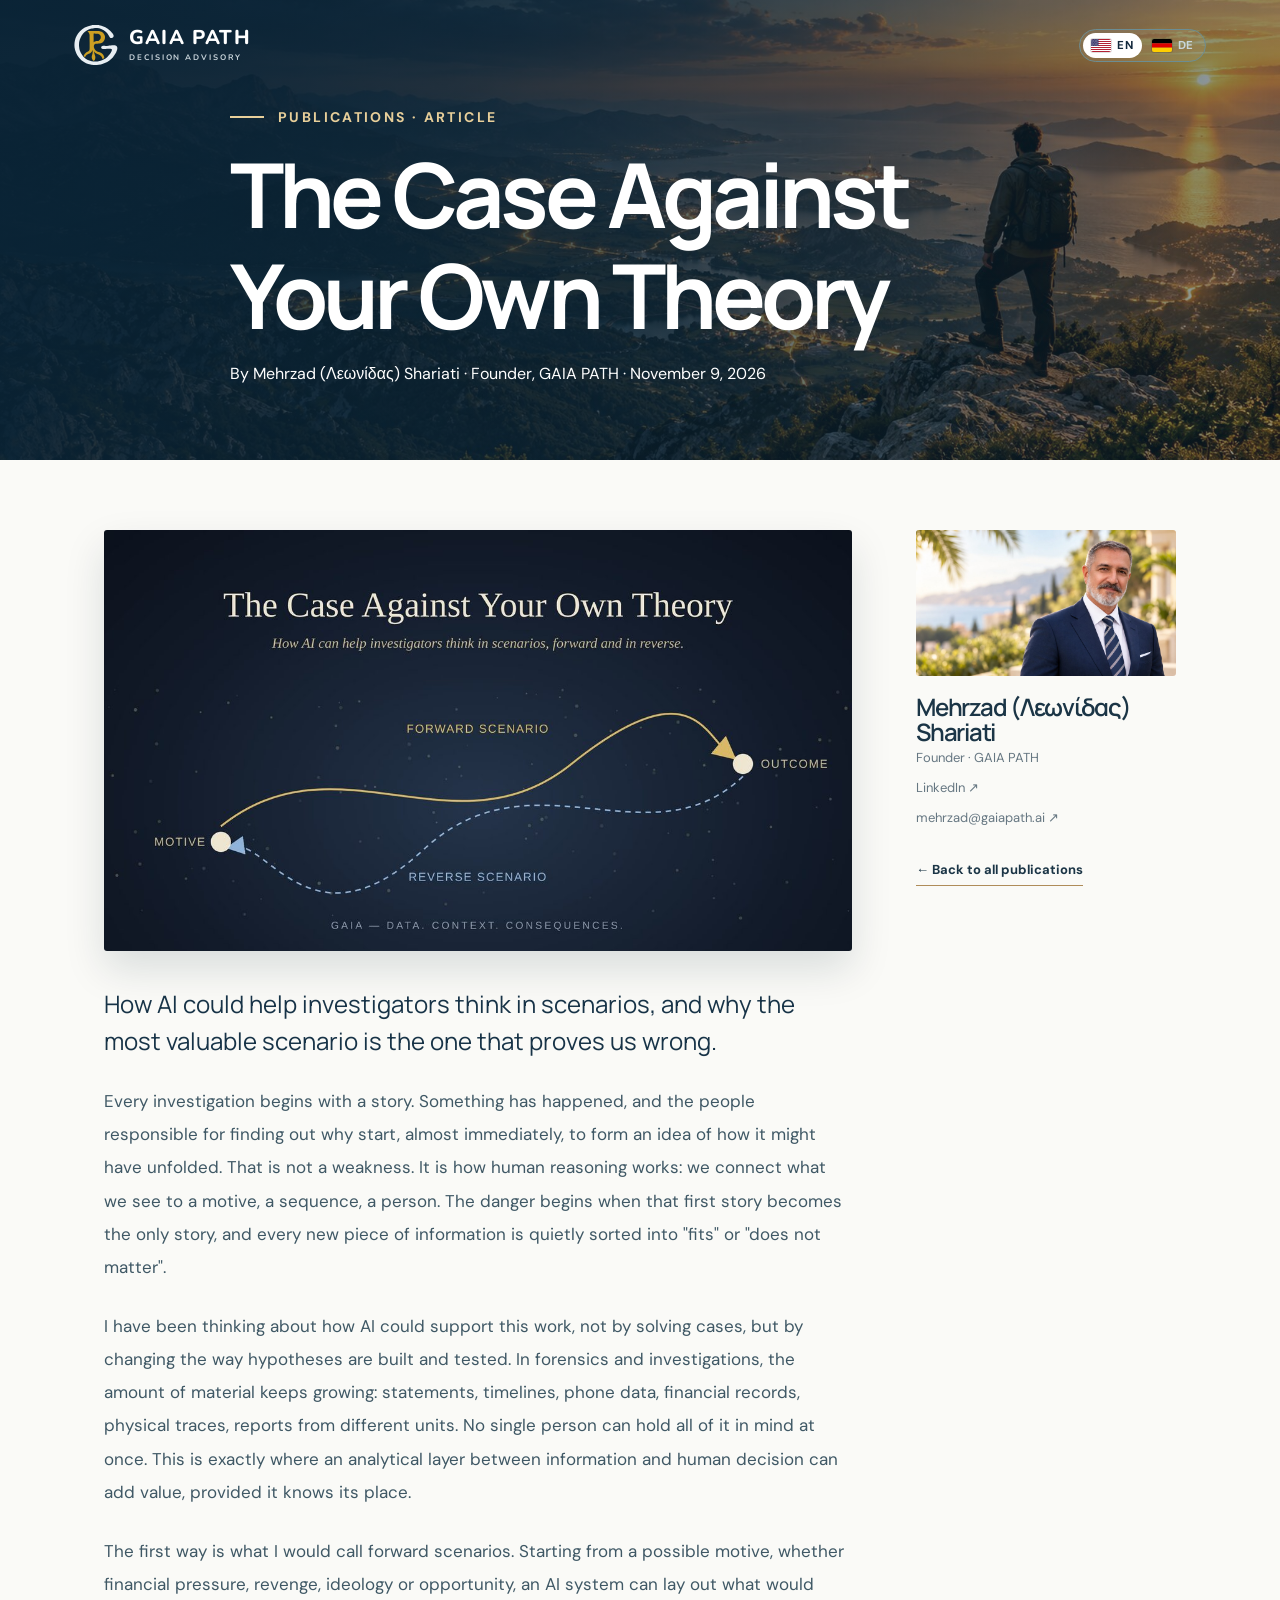
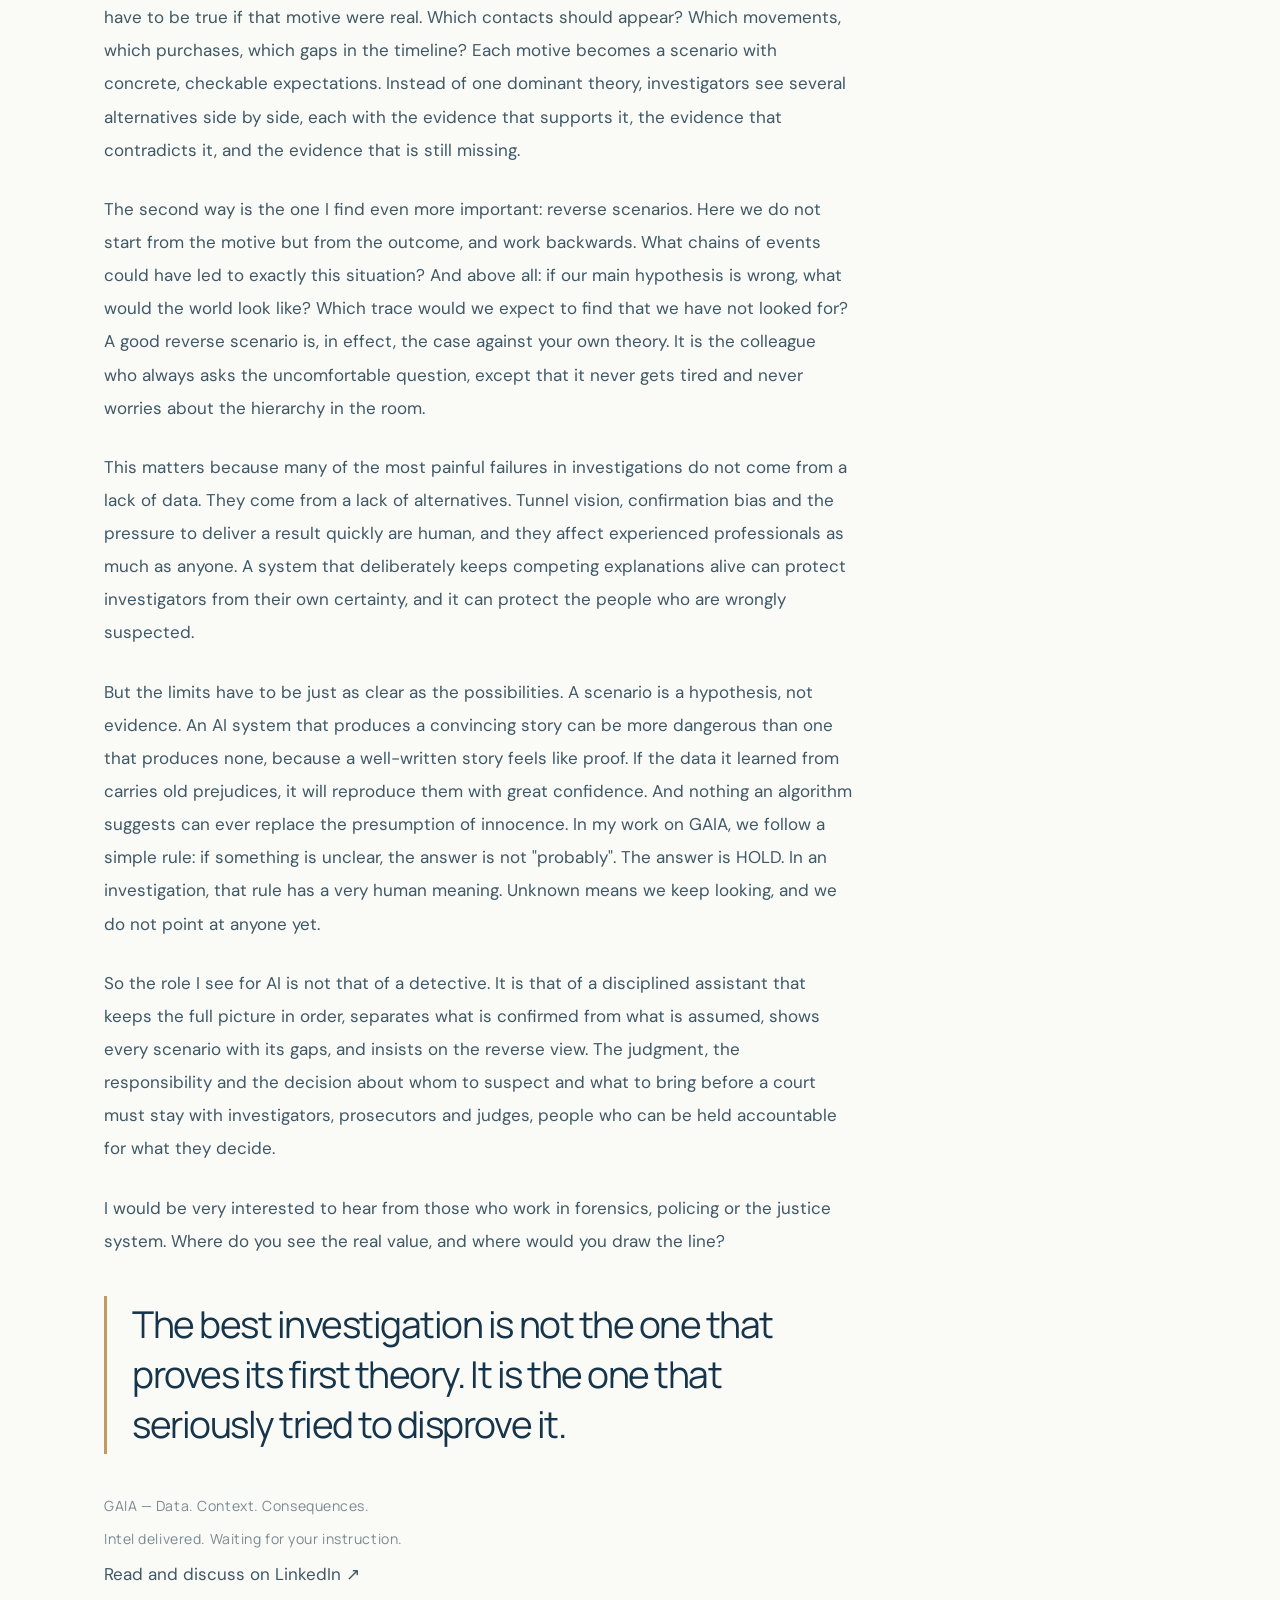
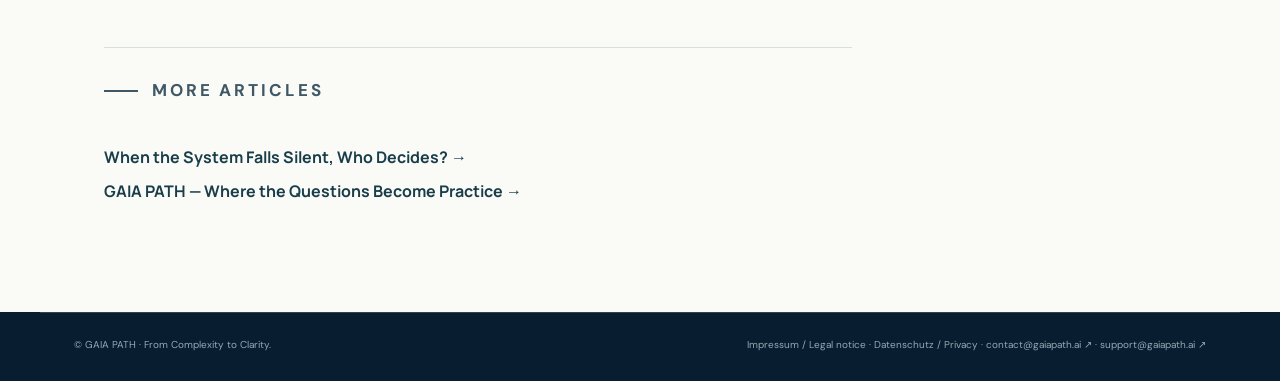
==== article.html @ ae5af327 "Headings: no automatic hyphenation (e.g. 'ex- perience' on About), smaller h2 on very narrow phones;" ====
<!doctype html><html lang="en"><head><meta charset="UTF-8"><meta name="viewport" content="width=device-width,initial-scale=1"><meta name="description" content="Articles by Mehrzad (Λεωνίδας) Shariati on AI, decisions and leadership."><title>Article – GAIA PATH</title><link rel="icon" href="assets/logo.svg" type="image/svg+xml"><link rel="icon" href="assets/favicon-32.png" sizes="32x32" type="image/png"><link rel="apple-touch-icon" href="assets/apple-touch-icon.png"><link rel="stylesheet" href="styles.css?v=34"></head><body class="editorial-page"><main><section class="editorial-hero"><div class="editorial-head"><a class="lockup" href="index.html#publications"><img src="assets/logo-light.svg" alt="" width="40" height="40"><span>GAIA PATH<small>DECISION ADVISORY</small></span></a><div class="editorial-language lang-switch" id="edLang" role="group" aria-label="Language"><button type="button" data-lang="en" aria-pressed="true"><svg class="flag" viewBox="0 0 190 100" preserveAspectRatio="xMidYMid slice" aria-hidden="true"><rect width="190" height="100" fill="#fff"/><rect y="0.00" width="190" height="7.69" fill="#B22234"/><rect y="15.38" width="190" height="7.69" fill="#B22234"/><rect y="30.77" width="190" height="7.69" fill="#B22234"/><rect y="46.15" width="190" height="7.69" fill="#B22234"/><rect y="61.54" width="190" height="7.69" fill="#B22234"/><rect y="76.92" width="190" height="7.69" fill="#B22234"/><rect y="92.31" width="190" height="7.69" fill="#B22234"/><rect width="76" height="53.85" fill="#3C3B6E"/><g fill="#fff"><circle cx="6.3" cy="5.4" r="1.9"/><circle cx="19.0" cy="5.4" r="1.9"/><circle cx="31.7" cy="5.4" r="1.9"/><circle cx="44.3" cy="5.4" r="1.9"/><circle cx="57.0" cy="5.4" r="1.9"/><circle cx="69.7" cy="5.4" r="1.9"/><circle cx="12.7" cy="10.8" r="1.9"/><circle cx="25.3" cy="10.8" r="1.9"/><circle cx="38.0" cy="10.8" r="1.9"/><circle cx="50.7" cy="10.8" r="1.9"/><circle cx="63.3" cy="10.8" r="1.9"/><circle cx="6.3" cy="16.1" r="1.9"/><circle cx="19.0" cy="16.1" r="1.9"/><circle cx="31.7" cy="16.1" r="1.9"/><circle cx="44.3" cy="16.1" r="1.9"/><circle cx="57.0" cy="16.1" r="1.9"/><circle cx="69.7" cy="16.1" r="1.9"/><circle cx="12.7" cy="21.5" r="1.9"/><circle cx="25.3" cy="21.5" r="1.9"/><circle cx="38.0" cy="21.5" r="1.9"/><circle cx="50.7" cy="21.5" r="1.9"/><circle cx="63.3" cy="21.5" r="1.9"/><circle cx="6.3" cy="26.9" r="1.9"/><circle cx="19.0" cy="26.9" r="1.9"/><circle cx="31.7" cy="26.9" r="1.9"/><circle cx="44.3" cy="26.9" r="1.9"/><circle cx="57.0" cy="26.9" r="1.9"/><circle cx="69.7" cy="26.9" r="1.9"/><circle cx="12.7" cy="32.3" r="1.9"/><circle cx="25.3" cy="32.3" r="1.9"/><circle cx="38.0" cy="32.3" r="1.9"/><circle cx="50.7" cy="32.3" r="1.9"/><circle cx="63.3" cy="32.3" r="1.9"/><circle cx="6.3" cy="37.7" r="1.9"/><circle cx="19.0" cy="37.7" r="1.9"/><circle cx="31.7" cy="37.7" r="1.9"/><circle cx="44.3" cy="37.7" r="1.9"/><circle cx="57.0" cy="37.7" r="1.9"/><circle cx="69.7" cy="37.7" r="1.9"/><circle cx="12.7" cy="43.0" r="1.9"/><circle cx="25.3" cy="43.0" r="1.9"/><circle cx="38.0" cy="43.0" r="1.9"/><circle cx="50.7" cy="43.0" r="1.9"/><circle cx="63.3" cy="43.0" r="1.9"/><circle cx="6.3" cy="48.4" r="1.9"/><circle cx="19.0" cy="48.4" r="1.9"/><circle cx="31.7" cy="48.4" r="1.9"/><circle cx="44.3" cy="48.4" r="1.9"/><circle cx="57.0" cy="48.4" r="1.9"/><circle cx="69.7" cy="48.4" r="1.9"/></g></svg><span>EN</span></button><button type="button" data-lang="de" aria-pressed="false"><svg class="flag" viewBox="0 0 5 3" preserveAspectRatio="none" aria-hidden="true"><rect width="5" height="1" fill="#000"/><rect y="1" width="5" height="1" fill="#DD0000"/><rect y="2" width="5" height="1" fill="#FFCE00"/></svg><span>DE</span></button></div></div><div class="container"><p class="eyebrow light" id="edKicker">A WORD FROM OUR FOUNDER</p><h1 id="edTitle">What the Mountains Taught Me About Business</h1><p id="edByline">By Mehrzad (Λεωνίδας) Shariati · Founder & Principal Advisor</p></div></section><section class="editorial-story article-story"><article class="editorial-prose" id="edBody"></article><aside class="editorial-profile"><img src="assets/founder.jpg" alt="Mehrzad (Λεωνίδας) Shariati in a Mediterranean landscape"><h2>Mehrzad (Λεωνίδας) Shariati</h2><p>Founder · GAIA PATH</p><p><a href="https://www.linkedin.com/in/leonidas-shariati" target="_blank" rel="noopener">LinkedIn ↗</a></p><p><a href="mailto:mehrzad@gaiapath.ai">mehrzad@gaiapath.ai ↗</a></p><a class="editorial-back" href="index.html#publications" id="edBack">← Back</a></aside></section></main><footer><div class="container footer-bottom"><span>© GAIA PATH · From Complexity to Clarity.</span><span><a href="impressum.html">Impressum / Legal notice</a> · <a href="datenschutz.html">Datenschutz / Privacy</a> · <a href="mailto:contact@gaiapath.ai">contact@gaiapath.ai ↗</a> · <a href="mailto:support@gaiapath.ai">support@gaiapath.ai ↗</a></span></div></footer><script src="article.js?v=4"></script></body></html>
---- styles.css ----
/* Self-hosted Google Fonts (DM Sans, Manrope; latin + latin-ext) */
@font-face {
  font-family: 'DM Sans';
  font-style: normal;
  font-weight: 400;
  font-display: swap;
  src: url(assets/fonts/DMSans-latin-ext-rP2Yp2yw.woff2) format('woff2');
  unicode-range: U+0100-02BA, U+02BD-02C5, U+02C7-02CC, U+02CE-02D7, U+02DD-02FF, U+0304, U+0308, U+0329, U+1D00-1DBF, U+1E00-1E9F, U+1EF2-1EFF, U+2020, U+20A0-20AB, U+20AD-20C4, U+2113, U+2C60-2C7F, U+A720-A7FF;
}
@font-face {
  font-family: 'DM Sans';
  font-style: normal;
  font-weight: 400;
  font-display: swap;
  src: url(assets/fonts/DMSans-latin-rP2Yp2yw.woff2) format('woff2');
  unicode-range: U+0000-00FF, U+0131, U+0152-0153, U+02BB-02BC, U+02C6, U+02DA, U+02DC, U+0304, U+0308, U+0329, U+2000-206F, U+20AC, U+2122, U+2191, U+2193, U+2212, U+2215, U+FEFF, U+FFFD;
}
@font-face {
  font-family: 'DM Sans';
  font-style: normal;
  font-weight: 500;
  font-display: swap;
  src: url(assets/fonts/DMSans-latin-ext-rP2Yp2yw.woff2) format('woff2');
  unicode-range: U+0100-02BA, U+02BD-02C5, U+02C7-02CC, U+02CE-02D7, U+02DD-02FF, U+0304, U+0308, U+0329, U+1D00-1DBF, U+1E00-1E9F, U+1EF2-1EFF, U+2020, U+20A0-20AB, U+20AD-20C4, U+2113, U+2C60-2C7F, U+A720-A7FF;
}
@font-face {
  font-family: 'DM Sans';
  font-style: normal;
  font-weight: 500;
  font-display: swap;
  src: url(assets/fonts/DMSans-latin-rP2Yp2yw.woff2) format('woff2');
  unicode-range: U+0000-00FF, U+0131, U+0152-0153, U+02BB-02BC, U+02C6, U+02DA, U+02DC, U+0304, U+0308, U+0329, U+2000-206F, U+20AC, U+2122, U+2191, U+2193, U+2212, U+2215, U+FEFF, U+FFFD;
}
@font-face {
  font-family: 'DM Sans';
  font-style: normal;
  font-weight: 600;
  font-display: swap;
  src: url(assets/fonts/DMSans-latin-ext-rP2Yp2yw.woff2) format('woff2');
  unicode-range: U+0100-02BA, U+02BD-02C5, U+02C7-02CC, U+02CE-02D7, U+02DD-02FF, U+0304, U+0308, U+0329, U+1D00-1DBF, U+1E00-1E9F, U+1EF2-1EFF, U+2020, U+20A0-20AB, U+20AD-20C4, U+2113, U+2C60-2C7F, U+A720-A7FF;
}
@font-face {
  font-family: 'DM Sans';
  font-style: normal;
  font-weight: 600;
  font-display: swap;
  src: url(assets/fonts/DMSans-latin-rP2Yp2yw.woff2) format('woff2');
  unicode-range: U+0000-00FF, U+0131, U+0152-0153, U+02BB-02BC, U+02C6, U+02DA, U+02DC, U+0304, U+0308, U+0329, U+2000-206F, U+20AC, U+2122, U+2191, U+2193, U+2212, U+2215, U+FEFF, U+FFFD;
}
@font-face {
  font-family: 'DM Sans';
  font-style: normal;
  font-weight: 700;
  font-display: swap;
  src: url(assets/fonts/DMSans-latin-ext-rP2Yp2yw.woff2) format('woff2');
  unicode-range: U+0100-02BA, U+02BD-02C5, U+02C7-02CC, U+02CE-02D7, U+02DD-02FF, U+0304, U+0308, U+0329, U+1D00-1DBF, U+1E00-1E9F, U+1EF2-1EFF, U+2020, U+20A0-20AB, U+20AD-20C4, U+2113, U+2C60-2C7F, U+A720-A7FF;
}
@font-face {
  font-family: 'DM Sans';
  font-style: normal;
  font-weight: 700;
  font-display: swap;
  src: url(assets/fonts/DMSans-latin-rP2Yp2yw.woff2) format('woff2');
  unicode-range: U+0000-00FF, U+0131, U+0152-0153, U+02BB-02BC, U+02C6, U+02DA, U+02DC, U+0304, U+0308, U+0329, U+2000-206F, U+20AC, U+2122, U+2191, U+2193, U+2212, U+2215, U+FEFF, U+FFFD;
}
@font-face {
  font-family: 'Manrope';
  font-style: normal;
  font-weight: 400;
  font-display: swap;
  src: url(assets/fonts/Manrope-latin-ext-xn7gYHE4.woff2) format('woff2');
  unicode-range: U+0100-02BA, U+02BD-02C5, U+02C7-02CC, U+02CE-02D7, U+02DD-02FF, U+0304, U+0308, U+0329, U+1D00-1DBF, U+1E00-1E9F, U+1EF2-1EFF, U+2020, U+20A0-20AB, U+20AD-20C4, U+2113, U+2C60-2C7F, U+A720-A7FF;
}
@font-face {
  font-family: 'Manrope';
  font-style: normal;
  font-weight: 400;
  font-display: swap;
  src: url(assets/fonts/Manrope-latin-xn7gYHE4.woff2) format('woff2');
  unicode-range: U+0000-00FF, U+0131, U+0152-0153, U+02BB-02BC, U+02C6, U+02DA, U+02DC, U+0304, U+0308, U+0329, U+2000-206F, U+20AC, U+2122, U+2191, U+2193, U+2212, U+2215, U+FEFF, U+FFFD;
}
@font-face {
  font-family: 'Manrope';
  font-style: normal;
  font-weight: 500;
  font-display: swap;
  src: url(assets/fonts/Manrope-latin-ext-xn7gYHE4.woff2) format('woff2');
  unicode-range: U+0100-02BA, U+02BD-02C5, U+02C7-02CC, U+02CE-02D7, U+02DD-02FF, U+0304, U+0308, U+0329, U+1D00-1DBF, U+1E00-1E9F, U+1EF2-1EFF, U+2020, U+20A0-20AB, U+20AD-20C4, U+2113, U+2C60-2C7F, U+A720-A7FF;
}
@font-face {
  font-family: 'Manrope';
  font-style: normal;
  font-weight: 500;
  font-display: swap;
  src: url(assets/fonts/Manrope-latin-xn7gYHE4.woff2) format('woff2');
  unicode-range: U+0000-00FF, U+0131, U+0152-0153, U+02BB-02BC, U+02C6, U+02DA, U+02DC, U+0304, U+0308, U+0329, U+2000-206F, U+20AC, U+2122, U+2191, U+2193, U+2212, U+2215, U+FEFF, U+FFFD;
}
@font-face {
  font-family: 'Manrope';
  font-style: normal;
  font-weight: 600;
  font-display: swap;
  src: url(assets/fonts/Manrope-latin-ext-xn7gYHE4.woff2) format('woff2');
  unicode-range: U+0100-02BA, U+02BD-02C5, U+02C7-02CC, U+02CE-02D7, U+02DD-02FF, U+0304, U+0308, U+0329, U+1D00-1DBF, U+1E00-1E9F, U+1EF2-1EFF, U+2020, U+20A0-20AB, U+20AD-20C4, U+2113, U+2C60-2C7F, U+A720-A7FF;
}
@font-face {
  font-family: 'Manrope';
  font-style: normal;
  font-weight: 600;
  font-display: swap;
  src: url(assets/fonts/Manrope-latin-xn7gYHE4.woff2) format('woff2');
  unicode-range: U+0000-00FF, U+0131, U+0152-0153, U+02BB-02BC, U+02C6, U+02DA, U+02DC, U+0304, U+0308, U+0329, U+2000-206F, U+20AC, U+2122, U+2191, U+2193, U+2212, U+2215, U+FEFF, U+FFFD;
}
@font-face {
  font-family: 'Manrope';
  font-style: normal;
  font-weight: 700;
  font-display: swap;
  src: url(assets/fonts/Manrope-latin-ext-xn7gYHE4.woff2) format('woff2');
  unicode-range: U+0100-02BA, U+02BD-02C5, U+02C7-02CC, U+02CE-02D7, U+02DD-02FF, U+0304, U+0308, U+0329, U+1D00-1DBF, U+1E00-1E9F, U+1EF2-1EFF, U+2020, U+20A0-20AB, U+20AD-20C4, U+2113, U+2C60-2C7F, U+A720-A7FF;
}
@font-face {
  font-family: 'Manrope';
  font-style: normal;
  font-weight: 700;
  font-display: swap;
  src: url(assets/fonts/Manrope-latin-xn7gYHE4.woff2) format('woff2');
  unicode-range: U+0000-00FF, U+0131, U+0152-0153, U+02BB-02BC, U+02C6, U+02DA, U+02DC, U+0304, U+0308, U+0329, U+2000-206F, U+20AC, U+2122, U+2191, U+2193, U+2212, U+2215, U+FEFF, U+FFFD;
}
@font-face {
  font-family: 'Manrope';
  font-style: normal;
  font-weight: 800;
  font-display: swap;
  src: url(assets/fonts/Manrope-latin-ext-xn7gYHE4.woff2) format('woff2');
  unicode-range: U+0100-02BA, U+02BD-02C5, U+02C7-02CC, U+02CE-02D7, U+02DD-02FF, U+0304, U+0308, U+0329, U+1D00-1DBF, U+1E00-1E9F, U+1EF2-1EFF, U+2020, U+20A0-20AB, U+20AD-20C4, U+2113, U+2C60-2C7F, U+A720-A7FF;
}
@font-face {
  font-family: 'Manrope';
  font-style: normal;
  font-weight: 800;
  font-display: swap;
  src: url(assets/fonts/Manrope-latin-xn7gYHE4.woff2) format('woff2');
  unicode-range: U+0000-00FF, U+0131, U+0152-0153, U+02BB-02BC, U+02C6, U+02DA, U+02DC, U+0304, U+0308, U+0329, U+2000-206F, U+20AC, U+2122, U+2191, U+2193, U+2212, U+2215, U+FEFF, U+FFFD;
}

:root{--navy:#11273b;--deep:#0b1c2e;--blue:#2e657b;--teal:#317c83;--paper:#f5f6f3;--ink:#192b37;--muted:#60717d;--line:#e0e6e5;--accent:#b3d5cb}*{box-sizing:border-box}html{scroll-behavior:smooth;scroll-padding-top:85px}body{margin:0;font-family:'DM Sans',sans-serif;color:var(--ink);background:#fff}h1,h2,h3,p{margin-top:0}h1,h2,h3{font-family:Manrope,sans-serif;letter-spacing:-.052em;line-height:1.12}h2{font-size:clamp(32px,4.1vw,58px);font-weight:600}h2 em,h1 em{font-style:normal;color:#8bbfb4}a{color:inherit;text-decoration:none}button,select,textarea{font:inherit}button{cursor:pointer}.container{max-width:1200px;margin:0 auto;padding-left:34px;padding-right:34px}.section{position:relative}.site-header{height:83px;display:flex;align-items:center;justify-content:space-between;padding:0 max(34px,calc((100vw - 1132px)/2));background:#fff;position:sticky;top:0;z-index:20;box-shadow:0 1px 0 rgba(10,38,50,.08)}.brand{display:flex;align-items:center;gap:11px;line-height:1;font-family:Manrope,sans-serif;font-size:20px;letter-spacing:.05em;font-weight:500;color:#152c43}.brand b{font-weight:800}.brand small{display:block;font-size:8px;letter-spacing:.19em;margin-top:6px;color:#799099;font-weight:700}.brand-mark{width:39px;height:39px;display:grid;place-items:center;border:1.5px solid #2f6b77;font-size:23px;font-weight:800;color:#246376}.brand-mark span{color:#be9271}.desktop-nav{display:flex;gap:29px;align-items:center}.desktop-nav a{font-size:12px;font-weight:700;color:#455d6c;transition:color .2s}.desktop-nav a:hover,.text-link:hover{color:#277e85}.nav-actions{display:flex;align-items:center;gap:13px}.language{background:transparent;border:0;font-size:12px;font-weight:800;color:#2d5363;padding:12px}.nav-cta{background:#163349;color:white;padding:14px 18px;font-size:12px;font-weight:700}.nav-cta span{margin-left:10px;color:#a2d6c8}.menu-toggle,.mobile-nav{display:none}.hero{background:linear-gradient(116deg,#092035 4%,#122d43 55%,#1b4550);color:white;min-height:666px;overflow:hidden}.hero-inner{padding-top:108px;padding-bottom:47px;position:relative;z-index:2}.eyebrow{font-weight:800;font-size:11px;letter-spacing:.17em;color:#3b7f84;text-transform:uppercase}.eyebrow.light{color:#a4c9c7}.dot{display:inline-block;border-radius:50%;width:7px;height:7px;background:#b0d4c6;margin-right:10px}.hero h1{font-size:clamp(52px,6.5vw,92px);max-width:900px;margin:26px 0 27px;font-weight:600;line-height:1.08}.hero-lede{max-width:530px;font-size:17px;line-height:1.85;color:#c8d8e3}.hero-buttons{display:flex;gap:14px;margin-top:33px;flex-wrap:wrap}.btn{display:inline-flex;align-items:center;justify-content:space-between;gap:35px;padding:16px 21px;font-size:13px;font-weight:800;border:1px solid transparent;transition:transform .2s}.btn:hover{transform:translateY(-2px)}.btn-light{background:#e2eee8;color:#173849}.btn-outline{border-color:#7d929b;color:#fff;background:transparent}.btn-dark{background:#133044;color:white;width:100%}.hero-footer{display:flex;gap:25px;color:#b8c9d2;font-size:11px;letter-spacing:.08em;margin-top:101px}.hero-decor{position:absolute;right:-125px;top:18px;width:700px;height:700px;opacity:.5}.ring{position:absolute;border:1px solid rgba(158,220,217,.25);border-radius:50%}.r1{inset:0}.r2{inset:85px}.r3{inset:185px}.ring-symbol{position:absolute;top:210px;left:240px;color:#b0d7ce;font-family:Manrope;font-weight:700;font-size:170px;opacity:.1}.intro{padding-top:122px;padding-bottom:120px;display:grid;grid-template-columns:1.2fr .8fr;gap:12%}.intro h2{font-size:clamp(32px,3.6vw,53px);max-width:650px;margin:21px 0 0}.intro h2 em,.services h2 em,.areas h2 em,.approach h2 em,.about h2 em{color:#538d8b}.intro-side{padding-top:57px}.intro-side p{font-size:15px;color:#516575;line-height:1.95}.text-link{display:inline-block;margin-top:15px;border-bottom:1px solid #589292;padding-bottom:8px;font-weight:800;font-size:12px}.ecosystem{background:var(--paper);padding:104px 0 106px}.center-heading{text-align:center;max-width:760px;margin:auto}.center-heading h2{margin:19px 0 25px}.center-heading>p:last-child{font-size:15px;line-height:1.85;color:#596c75}.ecosystem-visual{max-width:920px;margin:38px auto 31px;background:white;border-radius:3px;border:1px solid #e5ecea;box-shadow:0 18px 50px rgba(22,52,65,.07)}.ecosystem-visual img{width:100%;display:block}.ecosystem-tabs{display:flex;gap:9px;justify-content:center;flex-wrap:wrap}.tab{padding:12px 25px;background:white;border:1px solid #cad9d8;font-size:12px;color:#28516b;font-weight:700}.tab.active{background:#193b4d;color:white;border-color:#193b4d}.tab-panel{background:white;border:1px solid #e4eae9;padding:30px 36px;max-width:920px;margin:12px auto 0;min-height:128px;display:grid;grid-template-columns:190px 1fr;gap:24px;align-items:start}.tab-panel h3{font-size:22px;margin:0}.tab-panel p{color:#596d76;font-size:14px;line-height:1.85;margin:0}.caveat{color:#76858d;font-size:11px;text-align:center;margin-top:18px}.services{padding-top:117px;padding-bottom:117px}.section-top{display:flex;justify-content:space-between;align-items:end;gap:9%;margin-bottom:50px}.section-top h2{margin:18px 0 0}.section-aside{max-width:350px;color:#5e737c;line-height:1.9;font-size:14px;margin:0 0 6px}.service-grid{display:grid;grid-template-columns:1fr 1fr;gap:16px}.service-card{padding:35px 34px 30px;background:#f6f8f7;min-height:310px;border-top:3px solid #75a4a0;transition:transform .2s,box-shadow .2s}.service-card:hover{transform:translateY(-3px);box-shadow:0 12px 28px #15334510}.service-num{color:#3a858b;font-size:12px;font-weight:800;letter-spacing:.1em}.service-card h3{font-size:25px;margin:36px 0 16px;max-width:370px}.service-card p{font-size:14px;line-height:1.85;color:#596e79}.service-result{font-size:12px;color:#235b62;font-weight:800;margin-top:25px}.areas{background:#eaf0ed;padding:113px 0}.area-list{border-top:1px solid #cad9d6}.area-row{display:grid;grid-template-columns:64px 1fr 1fr 30px;gap:25px;padding:27px 0;align-items:center;border-bottom:1px solid #cad9d6}.area-row .number{color:#618b8c;font-weight:800;font-size:13px}.area-row h3{font-size:20px;letter-spacing:-.04em;margin:0}.area-row p{color:#5a6d77;font-size:13px;line-height:1.7;margin:0}.area-row .arrow{font-size:20px;color:#548e8a}.approach{padding-top:120px;padding-bottom:110px}.steps{display:grid;grid-template-columns:repeat(5,1fr);gap:12px}.step{border-top:2px solid #357f84;padding:22px 8px 0 0}.step .step-number{font-size:12px;font-weight:800;color:#398a8e}.step h3{font-size:19px;margin:24px 0 12px}.step p{font-size:13px;line-height:1.8;color:#60717a}.approach-note{background:#edf3f0;display:flex;gap:25px;align-items:center;padding:24px 30px;margin-top:60px}.approach-note p{margin:0;color:#4a646d;font-size:13px;line-height:1.8}.asterisk{font-size:36px;color:#408d89}.perspective{background:#143449;color:white;padding:100px 0 104px}.perspective-inner{max-width:1030px}.perspective h2{font-size:clamp(33px,4.2vw,58px);font-weight:500;line-height:1.35;max-width:930px;margin:26px 0 32px}.about{display:grid;grid-template-columns:1fr 1fr;gap:9%;padding-top:118px;padding-bottom:118px;align-items:center}.about-picture{position:relative;min-height:490px;overflow:hidden;background:#dce4df}.about-picture img{width:100%;height:530px;object-fit:cover;object-position:63% center;display:block}.photo-tag{position:absolute;bottom:0;left:0;right:0;background:rgba(10,37,51,.83);color:white;padding:18px 22px;font-size:12px}.about-copy h2{margin:20px 0 29px}.about-copy p:not(.eyebrow){font-size:14px;line-height:1.93;color:#5b6c75}.founder-signature{font-family:Manrope;font-weight:800;margin-top:29px;color:#1e3d4a}.founder-signature small{display:block;font-family:'DM Sans';font-size:11px;color:#77878e;margin-top:8px;font-weight:500}.contact{background:#103045;color:white;padding:113px 0}.contact-inner{display:grid;grid-template-columns:1fr 1fr;gap:12%}.contact h2{font-size:clamp(34px,4vw,57px);margin:24px 0}.contact h2 em{color:#9ac9bf}.contact p:not(.eyebrow){line-height:1.85;color:#c4d5dd;font-size:15px}.email-link{display:inline-block;color:#b8e0d4;border-bottom:1px solid #8bcabb;font-size:19px;font-weight:700;padding-bottom:10px;margin-top:23px}.challenge-card{background:#f6f9f7;color:#213848;padding:35px}.challenge-card label{font-size:12px;font-weight:800;display:block;margin-bottom:10px}.challenge-card select,.challenge-card textarea{border:1px solid #ccdbd8;background:white;width:100%;padding:15px;font-size:13px;color:#263f4b;outline-color:#3e898b;margin-bottom:25px}.challenge-card textarea{resize:vertical}.challenge-card .form-note{font-size:11px!important;line-height:1.6!important;color:#7b8a8d!important;margin:16px 0 0}footer{background:#081e30;color:white}.footer-top{padding-top:62px;padding-bottom:60px;display:flex;justify-content:space-between}.footer-brand{font-family:Manrope;font-size:27px;letter-spacing:.06em}.footer-top p{font-size:13px;color:#9bb0bc;line-height:1.7;margin-top:19px}.footer-links{display:grid;grid-template-columns:1fr 1fr;gap:17px 45px;align-content:start;font-size:12px;color:#b0c2cc}.footer-bottom{border-top:1px solid #2a4655;padding-top:25px;padding-bottom:30px;display:flex;gap:25px;justify-content:space-between;color:#8fa9b4;font-size:10px}
@media(max-width:1000px){.desktop-nav{gap:13px}.desktop-nav a{font-size:11px}.hero-decor{right:-280px}.steps{grid-template-columns:repeat(3,1fr)}}@media(max-width:760px){.container{padding-left:22px;padding-right:22px}.site-header{padding:0 20px;height:70px}.desktop-nav,.nav-cta{display:none}.menu-toggle{display:block;border:0;background:transparent;font-size:23px;color:#1a3c50}.mobile-nav.show{display:flex}.mobile-nav{position:sticky;top:70px;z-index:19;background:white;box-shadow:0 9px 20px #1232;flex-direction:column;padding:10px 24px 20px;gap:14px;font-size:13px;font-weight:800}.hero{min-height:auto}.hero-inner{padding-top:88px;padding-bottom:50px}.hero h1{font-size:clamp(48px,10vw,70px)}.hero-decor{opacity:.22;right:-420px}.hero-footer{margin-top:72px;gap:12px;flex-wrap:wrap}.intro,.about,.contact-inner{grid-template-columns:1fr;gap:36px}.intro{padding-top:82px;padding-bottom:80px}.intro-side{padding-top:0}.ecosystem,.services,.areas,.approach,.contact{padding-top:82px;padding-bottom:82px}.tab-panel{grid-template-columns:1fr;gap:8px;padding:23px}.section-top{display:block}.section-aside{margin-top:25px}.service-grid{grid-template-columns:1fr}.area-row{grid-template-columns:30px 1fr 25px;gap:12px}.area-row p{grid-column:2;grid-row:2}.area-row .arrow{grid-column:3;grid-row:1}.steps{grid-template-columns:1fr 1fr}.about{padding-top:82px;padding-bottom:82px}.about-picture{min-height:unset}.about-picture img{height:400px}.perspective{padding-top:79px;padding-bottom:79px}.footer-top,.footer-bottom{flex-direction:column;gap:20px}.footer-links{margin-top:14px}.challenge-card{padding:25px}.ecosystem-visual{margin-left:-12px;margin-right:-12px}}@media(max-width:430px){.steps{grid-template-columns:1fr}.step h3{margin-top:12px}.hero-buttons{flex-direction:column;align-items:stretch}.hero h1{font-size:44px}.brand{font-size:17px}}

/* Reusable editorial diagrams — also suitable for presentation export */
.interactions{background:#fff;padding:110px 0}.interactions h2 em{color:#538d8b}.visual-grid{display:grid;grid-template-columns:repeat(2,minmax(0,1fr));gap:24px}.visual-card{border:1px solid #dce6e4;background:#f6f9f8;overflow:hidden}.visual-card img{display:block;width:100%;height:290px;object-fit:contain;background:#f1f6f4}.visual-card-copy{padding:26px 28px 33px}.visual-card h3{font-size:24px;line-height:1.28;margin:15px 0}.visual-card p{color:#526976;font-size:14px;line-height:1.8}.golden-card{grid-column:1/-1;display:grid;grid-template-columns:1.12fr 1fr;align-items:center;background:#102c40;color:white}.golden-card img{height:100%;min-height:315px;background:#102c40}.golden-card .eyebrow{color:#d4b77b}.golden-card p{color:#d1dfe3}@media(max-width:760px){.interactions{padding:78px 0}.visual-grid{grid-template-columns:1fr}.golden-card{grid-column:auto;display:block}.golden-card img{min-height:unset;height:auto}.visual-card img{height:auto}.visual-card-copy{padding:23px}}

/* Nature-Inspired Intelligence: GAIA PATH visual system v1.2 */
:root{--accent:#d4a856;--gold:#d4a856;--paper:#f8f8f4}body{background:#fcfcfa}h1 em,h2 em{color:#d5ab65}.site-header{background:#f8f9f6f5;backdrop-filter:blur(17px)}.nav-cta{background:#c79953;color:#10283a;border-radius:5px}.nav-cta span{color:#10283a}
.hero{background:linear-gradient(90deg,rgba(6,27,42,.97) 0%,rgba(8,32,47,.88) 39%,rgba(8,34,48,.30) 79%),url('assets/hero-nature.jpg') center center/cover no-repeat;min-height:675px}.hero .orb,.hero-decor{display:none!important}.hero-inner{padding-top:116px}.hero h1{max-width:780px}.hero h1 em{color:#deb979}.hero-lede{max-width:615px}.hero .btn-light{background:#dbb677;color:#102739}.hero .btn-outline{border-color:#e5d4b7}.hero-footer{border-top-color:#d7b87a50}.nature-route{pointer-events:none;position:absolute;width:42vw;right:3vw;top:40%;opacity:.85}.nature-route svg{width:100%;height:220px;filter:drop-shadow(0 0 5px #e5c27d)}.nature-route circle{fill:#f6d38c;stroke:white;stroke-width:2}.eyebrow{color:#a67c40}.eyebrow.light{color:#e8cf9a}.dot{background:#dfb46e}.intro{background:#fcfcfa}.ecosystem{background:#f1f4f1}.nature-ecosystem-story{display:grid;grid-template-columns:repeat(3,1fr);gap:8px;margin:40px 0 20px}.nature-ecosystem-story article{height:230px;position:relative;overflow:hidden}.nature-ecosystem-story img{height:100%;width:100%;object-fit:cover;filter:saturate(.87)}.nature-ecosystem-story article:after{content:'';position:absolute;inset:0;background:linear-gradient(transparent 38%,#061d30ac)}.nature-ecosystem-story span{position:absolute;bottom:24px;left:24px;color:white;z-index:1;font-family:Manrope,sans-serif;font-size:17px;font-weight:800;letter-spacing:.13em}.ecosystem-visual{background:white;border:1px solid #dce3de;padding:15px}.ecosystem-tabs .tab.active{border-color:#b98d50;color:#926c37}.interactions{background:#fcfcfa}.visual-card{border-color:#dedfd5;background:#f6f6f0}.visual-card img{background:#e9eee9}.golden-card{background:#0d2636}.golden-card img{background:#0d2636}.nature-services .service-card{overflow:hidden;padding-top:0}.nature-services .service-photo{height:133px;margin:0 -1px 22px;background-size:cover;background-position:center}.service-photo-01{background-image:url('assets/service-1.jpg')}.service-photo-02{background-image:url('assets/processes-nature.jpg')}.service-photo-03{background-image:url('assets/service-3.jpg')}.service-photo-04{background-image:url('assets/service-4.jpg')}.perspective{background:linear-gradient(90deg,#071f33e8,#10283bc9),url('assets/hero-nature.jpg') center/cover}.about{background:#fcfcfa}.btn-light{background:#ddb879;color:#102536}.contact{background:#f1f3ee}
@media(max-width:760px){.hero{background-position:57% center}.hero-inner{padding-top:80px}.nature-route{opacity:.4;width:82vw;right:0;top:52%}.nature-ecosystem-story{gap:4px}.nature-ecosystem-story article{height:160px}.nature-ecosystem-story span{font-size:10px;left:9px;bottom:12px;letter-spacing:.04em}.nature-services .service-photo{height:180px}}

.founder-editorial-link{display:flex;align-items:center;gap:16px;padding:22px;margin-top:28px;border-top:1px solid #c9d8d4;border-bottom:1px solid #c9d8d4;color:#193e4a;transition:background .2s}.founder-editorial-link:hover{background:#edf3ee}.founder-editorial-link strong{display:block;font-family:Manrope,sans-serif;font-size:18px;margin-bottom:6px}.founder-editorial-link small{display:block;font-size:12px;color:#647881;line-height:1.6}.founder-editorial-link>span:last-child{margin-left:auto;font-size:22px;color:#af8244}.founder-editorial-symbol{font-size:27px;color:#bc8b45}.about-landscape img{object-position:75% center}.editorial-page{background:#fafaf7;color:#1b3546}.editorial-hero{min-height:460px;background:linear-gradient(90deg,#0a2436eb,#102c3b72),url('assets/hero-nature.jpg') center/cover;display:flex;align-items:end;color:white;padding:80px 0 60px}.editorial-hero h1{font-size:clamp(39px,6vw,75px);max-width:820px;letter-spacing:-.055em;margin:18px 0}.editorial-story{max-width:1100px;margin:0 auto;padding:90px 34px 110px;display:grid;grid-template-columns:minmax(220px,360px) minmax(0,1fr);gap:10%;align-items:start}.editorial-profile{position:sticky;top:110px}.editorial-profile img{width:100%;height:415px;object-fit:cover;object-position:center;display:block}.editorial-profile h2{font-size:24px;margin:19px 0 5px}.editorial-profile p{font-size:13px;color:#667782}.editorial-prose p{font-size:17px;line-height:1.95;color:#3f5865;margin-bottom:26px}.editorial-prose p.lead{font-size:24px;line-height:1.55;color:#173347;font-family:Manrope,sans-serif}.editorial-prose blockquote{font-size:clamp(24px,3vw,37px);line-height:1.35;letter-spacing:-.04em;border-left:3px solid #c29a5b;padding:4px 0 4px 25px;margin:38px 0;color:#16354a;font-family:Manrope,sans-serif}.editorial-back{display:inline-block;margin-top:22px;border-bottom:1px solid #af8c59;padding-bottom:7px;font-size:13px;font-weight:700}.editorial-language{background:#183347;color:white;border:1px solid #6c8d93;padding:10px 15px;border-radius:2px}.editorial-head{position:absolute;top:0;left:0;right:0;padding:23px max(34px,calc((100vw - 1132px)/2));display:flex;align-items:center;justify-content:space-between;z-index:2}.editorial-head a{color:white;font-weight:800;letter-spacing:.11em}.editorial-head small{display:block;font-size:9px;letter-spacing:.15em;margin-top:4px;font-weight:500}.editorial-hero{position:relative}@media(max-width:760px){.editorial-story{grid-template-columns:1fr;padding:55px 22px;gap:34px}.editorial-profile{position:static;max-width:360px}.editorial-profile img{height:320px}.editorial-hero{min-height:425px}.editorial-head{padding:20px 22px}}

/* Show images uncropped: ecosystem cards keep their full frame, founder photo centred on the person */
.nature-ecosystem-story article,.nature-ecosystem-story article:nth-child(n){height:auto;aspect-ratio:500/221}
.nature-ecosystem-story img{object-fit:cover;object-position:center top}
.editorial-profile img{height:auto;aspect-ratio:4/5;object-position:73% 20%}
.nature-ecosystem-story span,.nature-ecosystem-story article:after{display:none}

/* v2 content: problem tiles, decision cycle, AI capabilities, use cases, principles */
.problem-wrap{padding-bottom:110px}
.problem-grid{display:grid;grid-template-columns:repeat(3,1fr);gap:16px}
.problem-card{background:#f3f6f5;border-top:3px solid #d1a654;padding:28px 30px}
.problem-card h3{font-size:22px;margin:18px 0 10px}
.problem-card p{margin:0;color:#596e79;font-size:14px;line-height:1.8}
.problem-card .step-number{font-size:12px;font-weight:800;color:#b98d50}
.cycle-path{height:44px;margin:0 0 -6px}.cycle-path svg{width:100%;height:100%;display:block}
.capabilities{background:#f3f6f5}
.capabilities h2 em,.principles h2 em{color:#538d8b}
.cap-grid{display:grid;grid-template-columns:repeat(4,1fr);gap:14px}
.cap-card{background:white;padding:30px 26px;border-top:3px solid #75a4a0;min-height:220px}
.cap-card h3{font-size:21px;margin:26px 0 12px}
.cap-card p{margin:0;font-size:14px;line-height:1.8;color:#596e79}
.use-tabs{justify-content:flex-start;margin-bottom:22px}
.principles{background:#102c40;color:white}
.principles h2{font-size:clamp(32px,3.6vw,53px);margin:18px 0 50px}
.principles h2 em{color:#dbb677}
.prin-grid{display:grid;grid-template-columns:repeat(4,1fr);gap:28px}
.principle{border-top:1px solid #ffffff33;padding-top:22px}
.principle .asterisk{color:#dbb677}
.principle h3{font-size:19px;margin:16px 0 10px;color:white}
.principle p{margin:0;color:#c3d3da;font-size:14px;line-height:1.8}
@media(max-width:1000px){.cap-grid,.prin-grid{grid-template-columns:1fr 1fr}}
@media(max-width:760px){.problem-grid,.cap-grid,.prin-grid{grid-template-columns:1fr}.problem-wrap{padding-bottom:70px}.cycle-path{display:none}}
.contact{background:linear-gradient(116deg,#092035 4%,#122d43 55%,#1b4550)}.contact p{color:#c3d3da}

/* Founder page: whole landscape photo, smaller, essay below */
.editorial-story,.editorial-story:nth-child(n){display:block;max-width:760px;padding-top:70px}
.editorial-profile{position:static;max-width:640px;margin:0 auto 56px;text-align:center}
.editorial-profile img,.editorial-profile img:nth-child(n){width:100%;height:auto;aspect-ratio:auto;object-fit:contain;border-radius:3px}
.nature-ecosystem-story article:first-child img{object-position:center 20%}
.nature-ecosystem-story article:nth-child(2) img{object-position:center 55%}
/* All three ecosystem images are new 3:2 photos without baked-in text: show labels as real text */
.nature-ecosystem-story article,.nature-ecosystem-story article:nth-child(n){aspect-ratio:3/2}
.nature-ecosystem-story article:first-child img{object-position:center 30%}
.nature-ecosystem-story span{display:block;text-transform:uppercase}
.nature-ecosystem-story article:after{display:block}
/* New full-size service photos: show them larger */
.nature-services .service-photo{height:auto;aspect-ratio:16/9;margin:0 -34px 22px}
@media(max-width:760px){.nature-services .service-photo{margin-left:-23px;margin-right:-23px}}

/* Greek glyphs (Manrope) for the founder name */
@font-face {
  font-family: 'Manrope';
  font-style: normal;
  font-weight: 400;
  font-display: swap;
  src: url(assets/fonts/Manrope-greek.woff2) format('woff2');
  unicode-range: U+0370-0377, U+037A-037F, U+0384-038A, U+038C, U+038E-03A1, U+03A3-03FF;
}
@font-face {
  font-family: 'Manrope';
  font-style: normal;
  font-weight: 500;
  font-display: swap;
  src: url(assets/fonts/Manrope-greek.woff2) format('woff2');
  unicode-range: U+0370-0377, U+037A-037F, U+0384-038A, U+038C, U+038E-03A1, U+03A3-03FF;
}
@font-face {
  font-family: 'Manrope';
  font-style: normal;
  font-weight: 600;
  font-display: swap;
  src: url(assets/fonts/Manrope-greek.woff2) format('woff2');
  unicode-range: U+0370-0377, U+037A-037F, U+0384-038A, U+038C, U+038E-03A1, U+03A3-03FF;
}
@font-face {
  font-family: 'Manrope';
  font-style: normal;
  font-weight: 700;
  font-display: swap;
  src: url(assets/fonts/Manrope-greek.woff2) format('woff2');
  unicode-range: U+0370-0377, U+037A-037F, U+0384-038A, U+038C, U+038E-03A1, U+03A3-03FF;
}
@font-face {
  font-family: 'Manrope';
  font-style: normal;
  font-weight: 800;
  font-display: swap;
  src: url(assets/fonts/Manrope-greek.woff2) format('woff2');
  unicode-range: U+0370-0377, U+037A-037F, U+0384-038A, U+038C, U+038E-03A1, U+03A3-03FF;
}

/* Motion: scroll reveal, drawn golden paths, hero route */
.anim .section-top,.anim .intro h2,.anim .intro-side,.anim .problem-card,.anim .step,.anim .cap-card,.anim .area-row,.anim .service-card,.anim .principle,.anim .tower-copy,.anim .tower-visual,.anim .nature-ecosystem-story article,.anim .about-copy,.anim .about-picture{opacity:0;transform:translateY(26px);transition:opacity .8s ease var(--stagger,0s),transform .8s cubic-bezier(.2,.7,.2,1) var(--stagger,0s)}
.anim .in{opacity:1!important;transform:none!important}
.cycle-path path{stroke-dasharray:1200;stroke-dashoffset:0}
.anim .cycle-path path{stroke-dashoffset:1200;transition:stroke-dashoffset 2.4s ease}
.anim .cycle-path.in path{stroke-dashoffset:0}
.step{position:relative}.step:before{content:'';position:absolute;top:-7px;left:0;width:12px;height:12px;border-radius:50%;background:#d6a95b;box-shadow:0 0 0 4px #fff,0 0 14px #e0b36899}
.cap-card,.problem-card{transition:transform .25s,box-shadow .25s}.cap-card:hover,.problem-card:hover{transform:translateY(-4px);box-shadow:0 14px 30px #15334514}
.hero h1 em{background:linear-gradient(90deg,#dbb677,#f3d9a4,#dbb677);background-size:200% 100%;-webkit-background-clip:text;background-clip:text;color:transparent;animation:shimmer 6s ease-in-out infinite}
@keyframes shimmer{0%,100%{background-position:0 0}50%{background-position:100% 0}}
/* Carrier Tower showcase */
.tower{background:radial-gradient(circle at 80% 20%,#1b4550,#0b2235 60%);color:white;overflow:hidden}
.tower-inner{display:grid;grid-template-columns:1.1fr .9fr;gap:8%;align-items:center}
.tower h2{font-size:clamp(32px,3.6vw,53px);margin:18px 0 22px}.tower h2 em{color:#dbb677}
.tower-copy>p{color:#c3d3da;line-height:1.9;font-size:15px;max-width:560px}
.tower-facts{list-style:none;padding:0;margin:34px 0 0;display:grid;grid-template-columns:1fr 1fr;gap:22px 28px}
.tower-facts li{border-top:1px solid #ffffff2e;padding-top:14px}
.tower-facts strong{display:block;font-family:Manrope,sans-serif;font-size:34px;color:#dbb677;letter-spacing:-.03em}
.tower-facts span{color:#c3d3da;font-size:13px;line-height:1.7}
.tower-note{font-size:12px!important;color:#8fa7b2!important;margin-top:26px}
.tower-visual{position:relative;max-width:420px;width:100%;margin-left:auto;aspect-ratio:420/560}
.tower-visual svg{position:absolute;inset:0;width:100%;height:100%;overflow:visible}
.gate-line,.gate-branch,.gate-hold{fill:none;stroke:#d1a654;stroke-width:2.5}
.gate-hold{stroke:#7f97a3;stroke-dasharray:6 6}
.gate-node{fill:#0b2235;stroke:#d1a654;stroke-width:2.5}
.gate-end{fill:#dbb677}.gate-end.hold{fill:#7f97a3}
.gate-labels{position:absolute;inset:0}
.gate-label{position:absolute;left:21%;transform:translateY(-50%);font-size:13px;font-weight:700;letter-spacing:.04em;color:#e6eef1;white-space:nowrap}
.gate-label.hold,.gate-label.human{left:66%;font-weight:600;color:#c3d3da;font-size:12px;white-space:normal;width:34%;line-height:1.4}
.gate-label.human{color:#f3d9a4}
.anim .tower-visual .gate-line{stroke-dasharray:480;stroke-dashoffset:480;transition:stroke-dashoffset 3s ease}
.anim .tower-visual.in .gate-line{stroke-dashoffset:0}
.anim .tower-visual .gate-node{opacity:.25;transition:opacity .4s,fill .4s}
.anim .tower-visual.in .gate-node{animation:gatePulse .6s ease forwards;animation-delay:var(--d)}
@keyframes gatePulse{0%{opacity:.25}60%{opacity:1;fill:#f3d9a4;r:12}100%{opacity:1;fill:#dbb677;r:9}}
.anim .tower-visual .gate-label{opacity:.35;transition:opacity .5s}
.anim .tower-visual.in .gate-label{opacity:1;transition-delay:var(--d,3s)}
.anim .tower-visual .gate-label.hold,.anim .tower-visual .gate-label.human,.anim .tower-visual .gate-end,.anim .tower-visual .gate-branch,.anim .tower-visual .gate-hold{opacity:0;transition:opacity .8s 3s}
.anim .tower-visual.in .gate-label.hold,.anim .tower-visual.in .gate-label.human,.anim .tower-visual.in .gate-end,.anim .tower-visual.in .gate-branch,.anim .tower-visual.in .gate-hold{opacity:1}
@media(max-width:900px){.tower-inner{grid-template-columns:1fr;gap:50px}.tower-visual{margin:0 auto}}
@media(max-width:430px){.tower-facts{grid-template-columns:1fr}}
@media(prefers-reduced-motion:reduce){.hero h1 em{animation:none}}
/* publications */
.pub-grid{display:grid;grid-template-columns:repeat(auto-fill,minmax(260px,1fr));gap:18px;margin-top:40px}
.pub-card{display:flex;flex-direction:column;gap:10px;padding:26px 24px;border:1px solid rgba(16,42,58,.14);border-radius:18px;background:#fff;color:inherit;text-decoration:none;transition:transform .35s,box-shadow .35s,border-color .35s}
.pub-card:hover{transform:translateY(-4px);box-shadow:0 18px 40px rgba(16,42,58,.12);border-color:#d1a654}
.pub-card strong{font-size:1.12rem;line-height:1.35}
.pub-card small{color:#6b7c85;font-size:.85rem;line-height:1.5}
.pub-no{font-weight:700;color:#d1a654;letter-spacing:.08em;font-size:.8rem}
.pub-more{margin-top:auto;font-weight:600;font-size:.88rem;color:#16465c}
.pub-all{background:#0f2a3a;color:#fff;border-color:#0f2a3a}.pub-all small{color:#b9cbd3}.pub-all .pub-more{color:#dbb677}
/* ecosystem diagram */
.ecosystem-visual{padding:24px 12px 14px!important;overflow:hidden}
.eco-diagram svg{display:block;width:100%;height:auto;overflow:visible}
.eco-ring{fill:none;stroke:#c9e0e1;stroke-width:16;cursor:pointer;transition:stroke .4s}
.eco-orbit{fill:none;stroke:#8fb2ba;stroke-width:1.5;stroke-dasharray:2 9}
.eco-ring-text{font-family:Manrope,sans-serif;font-size:15px;font-weight:700;letter-spacing:3.5px;fill:#2e5a6e}
.eco-spin{transform-box:view-box;transform-origin:500px 360px;animation:ecoSpin 48s linear infinite}
.eco-spin circle{fill:#2e657b}
@keyframes ecoSpin{to{transform:rotate(360deg)}}
.eco-cap path{fill:none;stroke:#8fb2ba;stroke-width:1.5;stroke-dasharray:2 6}
.eco-cap circle{fill:#1f4f66}
.eco-cap text{font-family:Manrope,sans-serif;font-size:18px;fill:#2a4252}
.eco-c{cursor:pointer;outline:none}
.eco-c circle{stroke:#fff;stroke-width:3;fill-opacity:.9;transform-box:fill-box;transform-origin:center;transition:transform .5s cubic-bezier(.2,.8,.2,1),opacity .4s,stroke .4s}
.eco-c:hover circle,.eco-c:focus-visible circle{transform:scale(1.035)}
.eco-diagram svg[data-active=people] .eco-c[data-k=people] circle,.eco-diagram svg[data-active=processes] .eco-c[data-k=processes] circle,.eco-diagram svg[data-active=solutions] .eco-c[data-k=solutions] circle{stroke:#dbb677;stroke-width:5}
.eco-diagram svg[data-active=space] .eco-ring{stroke:#e5c98e}
.eco-labels{pointer-events:none}
.eco-name{font-family:Manrope,sans-serif;font-size:36px;font-weight:700;fill:#fff}
.eco-kw{font-size:13px;letter-spacing:2.5px;fill:#d8e8ee}
.eco-l path{stroke:#dbb677;stroke-width:2}
.eco-glow{pointer-events:none;transform-box:fill-box;transform-origin:center;animation:ecoGlow 4s ease-in-out infinite}
@keyframes ecoGlow{0%,100%{opacity:.65;transform:scale(.85)}50%{opacity:1;transform:scale(1.25)}}
.eco-hint{text-align:center;font-size:13px;color:#6b7c85;margin:10px 0 0}
/* entrance */
.anim .eco-diagram .eco-c circle{transition:transform .9s cubic-bezier(.2,.8,.2,1) calc(.25s + var(--i)*.3s),opacity .9s calc(.25s + var(--i)*.3s),stroke .4s}
.anim .eco-diagram:not(.in) .eco-c circle{transform:scale(.2);opacity:0}
.anim .eco-diagram .eco-l,.anim .eco-diagram .eco-cap,.anim .eco-diagram .eco-ring-text{transition:opacity .8s 1.2s}
.anim .eco-diagram .eco-cap{transition-delay:calc(1.4s + var(--i)*.15s)}
.anim .eco-diagram:not(.in) .eco-l,.anim .eco-diagram:not(.in) .eco-cap,.anim .eco-diagram:not(.in) .eco-ring-text{opacity:0}
.anim .eco-diagram .eco-ring{stroke-dasharray:1885;transition:stroke-dashoffset 1.6s ease,stroke .4s}
.anim .eco-diagram:not(.in) .eco-ring{stroke-dashoffset:1885}
@media(prefers-reduced-motion:reduce){.eco-spin,.eco-glow{animation:none}}
@media(max-width:640px){.eco-diagram svg{width:150%;margin-left:-25%}.eco-cap,.eco-kw{display:none}.eco-name{font-size:33px}.eco-ring-text{font-size:17px;letter-spacing:2px}}
/* film */
.film{position:relative;background:#081a28;overflow:hidden}
.film-stage{position:relative;height:min(82vh,760px);min-height:420px}
.film-slide{position:absolute;inset:0;margin:0;opacity:0;transition:opacity 1.4s ease}
.film-slide.active{opacity:1;z-index:1}
.film-slide img{width:100%;height:100%;object-fit:cover;display:block;transform:scale(1.02)}
.film-slide.active img{animation:kenA 7s ease-out forwards}
.film-slide:nth-child(even).active img{animation-name:kenB}
@keyframes kenA{from{transform:scale(1.02) translate(0,0)}to{transform:scale(1.14) translate(-2%,-1.5%)}}
@keyframes kenB{from{transform:scale(1.14) translate(2%,1%)}to{transform:scale(1.03) translate(0,0)}}
.film-slide:after{content:"";position:absolute;inset:0;background:linear-gradient(0deg,rgba(6,22,34,.85) 0%,rgba(6,22,34,.35) 38%,rgba(6,22,34,0) 65%)}
.film-slide figcaption{position:absolute;z-index:2;left:0;right:0;bottom:84px;max-width:1180px;margin:0 auto;padding:0 40px;color:#fff}
.film-no{display:block;font-size:12px;letter-spacing:.2em;color:#dbb677;font-weight:700;margin-bottom:12px}
.film-cap{display:block;font-family:Manrope,sans-serif;font-weight:600;font-size:clamp(1.6rem,4vw,3.3rem);line-height:1.12;max-width:820px;letter-spacing:-.02em}
.film-cap em{font-style:normal;color:#dbb677}
.film-slide figcaption>*{opacity:0;transform:translateY(18px);transition:opacity .9s .5s,transform .9s .5s}
.film-slide.active figcaption>*{opacity:1;transform:none}
.film-slide.active .film-cap{transition-delay:.75s}
.film-ui{position:absolute;z-index:3;left:0;right:0;bottom:34px;max-width:1180px;margin:0 auto;padding:0 40px;display:flex;align-items:center;gap:18px}
.film-toggle{width:34px;height:34px;border-radius:50%;border:1px solid rgba(255,255,255,.45);background:rgba(8,26,40,.4);color:#fff;font-size:11px;cursor:pointer;flex:none}
.film-bars{display:flex;gap:6px;flex:1}
.film-bars button{flex:1;height:3px;border:0;padding:0;background:rgba(255,255,255,.25);cursor:pointer;position:relative;overflow:hidden}
.film-bars button:before{content:"";position:absolute;inset:0;background:#dbb677;transform:scaleX(0);transform-origin:left}
.film-bars button.done:before{transform:scaleX(1)}
.film-bars button.run:before{animation:filmBar 5.2s linear forwards}
.film.paused .film-bars button.run:before{animation-play-state:paused}
.film.paused .film-slide.active img{animation-play-state:paused}
@keyframes filmBar{to{transform:scaleX(1)}}
@media(max-width:760px){.film-stage{height:78vh;min-height:460px}.film-slide figcaption,.film-ui{padding:0 22px}.film-slide figcaption{bottom:76px}}
@media(prefers-reduced-motion:reduce){.film-slide.active img{animation:none}.film-bars button.run:before{animation:none;transform:scaleX(1)}}
/* film as hero background */
.hero{position:relative;background:#081a28!important}
.hero-film .film-slide:after{content:"";display:block;position:absolute;inset:0;z-index:1;pointer-events:none;background:linear-gradient(90deg,rgba(6,27,42,.94) 0%,rgba(8,32,47,.78) 40%,rgba(8,34,48,.18) 78%),linear-gradient(0deg,rgba(6,22,34,.75) 0%,rgba(6,22,34,0) 30%)}
.hero-inner{position:relative;z-index:2;padding-bottom:120px}
.hero-film{position:absolute;inset:0;z-index:0}
.hero-film .film-stage{position:absolute;inset:0;height:auto;min-height:0}
.hero-film .film-slide figcaption{z-index:3;left:auto;right:max(40px,calc((100vw - 1180px)/2 + 40px));bottom:84px;max-width:440px;padding:0;margin:0;text-align:right}
.hero-film .film-cap{font-size:clamp(1.05rem,1.7vw,1.45rem);line-height:1.3}
.hero-film .film-no{margin-bottom:8px}
.hero-film .film-ui{z-index:4;bottom:32px}
.hero-film .film-bars{max-width:none}
@media(max-width:900px){.hero-film .film-slide figcaption{left:22px;right:22px;text-align:left;bottom:76px;max-width:none}.hero-film .film-slide:after{background:linear-gradient(0deg,rgba(6,22,34,.92) 0%,rgba(6,22,34,.55) 35%,rgba(6,27,42,.82) 100%)}.hero-inner{padding-bottom:170px}}
.film-more{display:inline-block;margin-top:14px;font-size:14px;font-weight:700;color:#dbb677;text-decoration:none;border-bottom:1px solid rgba(219,182,119,.5);padding-bottom:2px;pointer-events:auto}
.film-more:hover{color:#f3d9a4;border-color:#f3d9a4}
.film-slide:not(.active) .film-more{pointer-events:none}
.hero-film .film-slide figcaption{max-width:470px}
.film-hit{animation:filmHit 2.4s ease}
@keyframes filmHit{0%{box-shadow:0 0 0 0 rgba(219,182,119,.9)}25%{box-shadow:0 0 0 8px rgba(219,182,119,.75)}100%{box-shadow:0 0 0 0 rgba(219,182,119,0)}}
.hero-inner{pointer-events:none}.hero-inner>*{pointer-events:auto}
@media(max-width:900px){.hero .hero-footer{display:none}.hero-inner{padding-bottom:200px}}
.film-hit{animation:filmHit 3.2s ease;position:relative;z-index:2}
@keyframes filmHit{0%{box-shadow:0 0 0 0 rgba(219,182,119,.9);transform:translateY(0)}20%{box-shadow:0 0 0 10px rgba(219,182,119,.8);transform:translateY(-6px)}70%{box-shadow:0 0 0 10px rgba(219,182,119,.5)}100%{box-shadow:0 0 0 0 rgba(219,182,119,0);transform:none}}
.film-sound{display:inline-flex;align-items:center;gap:8px;height:34px;padding:0 14px;border-radius:17px;border:1px solid rgba(219,182,119,.7);background:rgba(8,26,40,.45);color:#f3e2b8;font:600 12px 'DM Sans',sans-serif;letter-spacing:.06em;cursor:pointer;flex:none;transition:background .3s,color .3s}
.film-sound:hover{background:rgba(219,182,119,.25)}
.film-sound.on{background:#dbb677;color:#0b1c2e}
.film-sound-ico{font-size:14px}
.film-sound.on .film-sound-ico{animation:soundPulse 1.2s ease-in-out infinite}
@keyframes soundPulse{50%{transform:scale(1.3)}}
.eco-tag{display:flex;align-items:center;justify-content:center;gap:10px;margin:4px 0 0;font-family:Manrope,sans-serif;font-weight:700;font-size:13px;letter-spacing:.22em;text-transform:uppercase;color:#2e5a6e}
.eco-tag-dot{width:9px;height:9px;border-radius:50%;background:#dbb677;box-shadow:0 0 0 0 rgba(219,182,119,.7);animation:tagPulse 2.4s ease-out infinite}
@keyframes tagPulse{70%{box-shadow:0 0 0 10px rgba(219,182,119,0)}100%{box-shadow:0 0 0 0 rgba(219,182,119,0)}}
#circle{scroll-margin-top:95px}
.desktop-nav a{white-space:nowrap}
@media(max-width:1180px){.desktop-nav{display:none}.menu-toggle{display:block}.mobile-nav{top:84px}.mobile-nav.show{display:flex}}
@media(max-width:760px){.mobile-nav{top:70px}}
/* bigger circle */
.ecosystem-visual#circle{max-width:1180px}
.eco-diagram svg{max-height:calc(100vh - 150px);min-height:420px}
@media(max-width:640px){.eco-diagram svg{width:160%;margin-left:-30%;min-height:0;max-height:none}}
.eco-name{font-size:32px}
.eco-kw{font-size:12px;letter-spacing:1.8px}
@media(max-width:640px){.eco-name{font-size:31px}}
/* language switch with flags */
.lang-switch{display:inline-flex;align-items:center;gap:2px;padding:3px;border:1px solid #d8e1e3;border-radius:20px;background:rgba(255,255,255,.6)}
.lang-switch button{display:inline-flex;align-items:center;gap:6px;border:0;background:transparent;border-radius:16px;padding:6px 10px;font:800 11.5px 'DM Sans',sans-serif;letter-spacing:.06em;color:#5b707c;cursor:pointer;transition:background .25s,color .25s}
.lang-switch button:hover{color:#11273b}
.lang-switch button.on{background:#11273b;color:#fff}
.lang-switch button:focus-visible{outline:2px solid #d1a654;outline-offset:1px}
.lang-switch .flag{width:20px;height:13px;border-radius:2px;box-shadow:0 0 0 1px rgba(0,0,0,.12);flex:none;display:block}
.language.lang-switch{padding:3px}
.editorial-language.lang-switch{background:rgba(255,255,255,.08);border-color:#6c8d93;padding:3px}
.editorial-language.lang-switch button{color:#c9d7dc}
.editorial-language.lang-switch button.on{background:#fff;color:#11273b}
@media(max-width:760px){.lang-switch button{padding:6px 7px}.lang-switch button span{display:none}}
.brand{white-space:nowrap}
@media(min-width:1181px){.desktop-nav{gap:18px}.lang-switch button{padding:5px 8px}}
/* logo */
.brand-mark{width:44px!important;height:44px!important;border:0!important;display:block!important;color:#11273b;flex:none}
.brand-mark svg{width:100%;height:100%;display:block}
/* decision brief example */
.brief{background:#f3f6f5}
.brief h2 em{color:#538d8b}
.brief-doc{background:#fff;border-top:4px solid #d1a654;box-shadow:0 30px 60px -40px rgba(17,39,59,.35);padding:clamp(22px,4vw,48px);display:grid;gap:30px}
.brief-tag{font-size:11px;letter-spacing:.16em;font-weight:700;color:#a07b33}
.brief-head h3{font-size:clamp(22px,2.6vw,32px);line-height:1.25;margin:12px 0 18px;color:#11273b;text-wrap:balance;max-width:28ch}
.brief-head dl{display:flex;flex-wrap:wrap;gap:10px 36px;margin:0}
.brief-head dt{font-size:11px;letter-spacing:.12em;text-transform:uppercase;color:#7b8c95}
.brief-head dd{margin:3px 0 0;font-size:14px;color:#11273b}
.brief-table-wrap{overflow-x:auto}
.brief-table{width:100%;border-collapse:collapse;font-size:14px;min-width:620px}
.brief-table th{text-align:left;font-size:11px;letter-spacing:.12em;text-transform:uppercase;color:#7b8c95;padding:0 14px 10px 0;border-bottom:1px solid #d9e1e3}
.brief-table td{padding:14px 14px 14px 0;border-bottom:1px solid #eef2f3;color:#3d5260;vertical-align:top;line-height:1.55}
.brief-table td:first-child{color:#11273b;font-weight:600;white-space:nowrap}
.brief-opt{display:inline-grid;place-items:center;width:26px;height:26px;border-radius:50%;background:#11273b;color:#fff;font-size:12px;margin-right:6px}
.brief-blocks{display:grid;grid-template-columns:repeat(5,1fr);gap:14px}
.brief-block{background:#f7f9f9;padding:20px 18px;border-left:3px solid #75a4a0;min-width:0}
.brief-cap{font-size:10.5px;letter-spacing:.12em;text-transform:uppercase;color:#538d8b;font-weight:700}
.brief-block h4{margin:8px 0 10px;font-size:17px;color:#11273b}
.brief-block ul{margin:0;padding-left:16px;font-size:13.5px;line-height:1.65;color:#596e79}
.brief-block li+li{margin-top:6px}
.brief-foot{margin:0;display:flex;align-items:center;gap:12px;flex-wrap:wrap;font-size:15px;color:#3d5260;border-top:1px solid #eef2f3;padding-top:22px}
.brief-foot strong{color:#11273b}
.brief-dot{width:12px;height:12px;border-radius:50%;background:#d1a654;box-shadow:0 0 0 6px rgba(209,166,84,.2)}
@media(max-width:1100px){.brief-blocks{grid-template-columns:repeat(2,1fr)}}
@media(max-width:600px){.brief-blocks{grid-template-columns:1fr}}
.anim .brief-doc{opacity:0;transform:translateY(26px);transition:opacity .8s ease,transform .8s cubic-bezier(.2,.7,.2,1)}
@media(max-width:700px){.brief-table{min-width:0}.brief-table thead{display:none}.brief-table tr{display:block;padding:16px 0;border-bottom:1px solid #d9e1e3}.brief-table td{display:block;border:0;padding:4px 0}.brief-table td:first-child{white-space:normal;margin-bottom:6px}.brief-table td[data-l]:before{content:attr(data-l);display:block;font-size:10.5px;letter-spacing:.12em;text-transform:uppercase;color:#7b8c95}}
/* GAIA note, Carrier Tower use */
.gaia-note{margin-top:14px;background:#fbf6ea;border-left:3px solid #d1a654}
.gaia-note .asterisk{color:#d1a654}
.gaia-note strong{color:#11273b}
.tower-use{border-left:2px solid #d1a654;padding-left:16px;font-size:15px;line-height:1.75}
.tower-use strong{color:#d1a654;font-weight:600}
/* where we support companies: AI room */
.xp{position:relative;margin-top:110px;padding-block:90px 80px;background:#0d1f30;box-shadow:0 0 0 100vmax #0d1f30;clip-path:inset(0 -100vmax);color:#e8eef0;isolation:isolate}
.xp-mesh{position:absolute;inset:0;width:100%;height:100%;z-index:-1;opacity:.9}
.xp .eyebrow{color:#d1a654}
.xp h2{color:#fff}.xp h2 em{color:#d1a654}
.xp .section-aside{color:#b9c8cf}
.xp-grid{display:grid;grid-template-columns:repeat(3,1fr);gap:18px}
.xp-card{position:relative;background:linear-gradient(180deg,rgba(255,255,255,.06),rgba(255,255,255,.025));border:1px solid rgba(255,255,255,.09);border-radius:4px;padding:0 0 24px;display:flex;flex-direction:column;gap:14px;min-width:0;overflow:hidden;transition:transform .5s cubic-bezier(.2,.7,.2,1),border-color .4s,box-shadow .4s;backdrop-filter:blur(3px)}
.xp-card:hover{transform:translateY(-6px);border-color:rgba(209,166,84,.55);box-shadow:0 30px 60px -30px rgba(209,166,84,.35)}
.xp-card>*:not(.xp-art){margin-left:24px;margin-right:24px}
.xp-art{position:relative;aspect-ratio:16/9;max-width:100%;overflow:hidden;background:#11273b}
.xp-art img{position:absolute;inset:0;width:100%;height:100%;object-fit:cover;filter:saturate(.75) contrast(1.05);transform:scale(1.04);transition:transform 6s ease,filter .6s}
.xp-card:hover .xp-art img{transform:scale(1.14);filter:saturate(1) contrast(1.05)}
.xp-art:before{content:"";position:absolute;inset:0;z-index:1;background:linear-gradient(180deg,rgba(13,31,48,.25),rgba(13,31,48,.78)),linear-gradient(90deg,rgba(13,31,48,.55),transparent 60%)}
.xp-net{position:absolute;inset:0;width:100%;height:100%;z-index:2}
.xp-net line{stroke:rgba(243,213,143,.42);stroke-width:.9}
.xp-node{fill:#f3d58f;transform-box:fill-box;transform-origin:center;animation:xpTw 2.8s ease-in-out infinite var(--d)}
.xp-pulse{fill:#fff;filter:drop-shadow(0 0 4px #f3d58f)}
.xp-scan{animation:xpScan 3.6s cubic-bezier(.5,0,.5,1) infinite calc(var(--i,0)*.5s)}
.xp-brk{fill:none;stroke:rgba(255,255,255,.7);stroke-width:1.6}
@keyframes xpTw{0%,100%{opacity:.55;transform:scale(1)}50%{opacity:1;transform:scale(1.6)}}
@keyframes xpScan{0%{transform:translateY(0)}100%{transform:translateY(300px)}}
.xp-live{position:absolute;z-index:3;top:12px;right:14px;display:flex;align-items:center;gap:7px;font-size:10px;letter-spacing:.14em;text-transform:uppercase;font-weight:700;color:#fff;background:rgba(13,31,48,.55);border:1px solid rgba(255,255,255,.18);padding:5px 9px;border-radius:999px;backdrop-filter:blur(4px)}
.xp-live i{width:7px;height:7px;border-radius:50%;background:#5fd38d;box-shadow:0 0 0 0 rgba(95,211,141,.7);animation:xpLive 1.8s infinite}
@keyframes xpLive{70%{box-shadow:0 0 0 8px rgba(95,211,141,0)}100%{box-shadow:0 0 0 0 rgba(95,211,141,0)}}
.xp-hud{position:absolute;z-index:3;left:16px;bottom:14px;max-width:calc(100% - 32px);font:600 12px/1.3 ui-monospace,SFMono-Regular,Menlo,Consolas,monospace;color:#f3d58f;background:rgba(13,31,48,.6);border-left:2px solid #d1a654;padding:6px 10px;white-space:nowrap;overflow:hidden;text-overflow:ellipsis}
.xp-hud.typing{animation:xpType .9s steps(24,end)}
@keyframes xpType{from{clip-path:inset(0 100% 0 0)}to{clip-path:inset(0 0 0 0)}}
.xp-num{font-size:12px;letter-spacing:.14em;color:#d1a654;font-weight:700}
.xp-top{display:flex;justify-content:space-between;align-items:center;gap:10px;margin-top:6px}
.xp-badge{font-size:10px;letter-spacing:.12em;text-transform:uppercase;font-weight:700;color:#11273b;background:linear-gradient(90deg,#f3d58f,#d1a654);border-radius:999px;padding:4px 10px}
.xp-card h3{margin:0;font-size:20px;line-height:1.3;color:#fff}
.xp-card>p{margin:0;font-size:14px;line-height:1.75;color:#b9c8cf}
.xp-ai{background:rgba(209,166,84,.08);border:1px solid rgba(209,166,84,.25);border-radius:4px;padding:14px 14px 12px;flex:1}
.xp-ai-label{display:flex;align-items:center;gap:6px;font-size:10.5px;letter-spacing:.12em;text-transform:uppercase;font-weight:700;color:#d1a654;margin-bottom:10px}
.xp-spark{display:inline-block;animation:xpSpin 6s linear infinite}
@keyframes xpSpin{to{transform:rotate(360deg)}}
.xp-agents{list-style:none;margin:0 0 10px;padding:0;display:flex;flex-wrap:wrap;gap:6px;align-items:center}
.xp-agents li{position:relative;font-size:11px;font-weight:600;color:#e8eef0;border:1px solid rgba(255,255,255,.18);border-radius:999px;padding:4px 9px;animation:xpAgent 4.5s infinite calc(var(--j)*1.5s + var(--i,0)*.3s)}
.xp-agents li+li:before{content:"";position:absolute;left:-7px;top:50%;width:6px;height:1px;background:rgba(209,166,84,.6)}
@keyframes xpAgent{0%,30%{background:rgba(209,166,84,.9);color:#11273b;border-color:#d1a654;box-shadow:0 0 14px rgba(209,166,84,.55)}40%,100%{background:transparent;color:#e8eef0;border-color:rgba(255,255,255,.18);box-shadow:none}}
.xp-ai p{margin:0;font-size:13.5px;line-height:1.7;color:#dbe4e8}
.xp-kw{font-size:11.5px;letter-spacing:.06em;color:#75a4a0;font-weight:600;padding-top:12px;border-top:1px solid rgba(255,255,255,.1)}
.xp-meta{display:grid;grid-template-columns:1fr 1fr;gap:14px 40px;margin:40px 0 0}
.xp-meta dt{font-size:11px;letter-spacing:.14em;text-transform:uppercase;color:#d1a654;margin-bottom:6px}
.xp-meta dd{margin:0;font-size:14.5px;line-height:1.7;color:#e8eef0}
@media(max-width:1000px){.xp-grid{grid-template-columns:1fr 1fr}}
@media(max-width:640px){.xp-grid,.xp-meta{grid-template-columns:1fr}.xp{margin-top:70px;padding-block:60px}}
@media(prefers-reduced-motion:reduce){.xp *{animation:none!important}.xp-net animateMotion{display:none}}
.anim .xp-card{opacity:0;transform:translateY(26px);transition:opacity .8s ease var(--stagger,0s),transform .8s cubic-bezier(.2,.7,.2,1) var(--stagger,0s)}
.anim .xp-card.in:hover{transform:translateY(-6px)!important}
/* contact channels */
.channels{list-style:none;margin:28px 0 8px;padding:0;display:grid;gap:12px}
.channels li{display:grid;gap:2px;padding:14px 18px;border:1px solid rgba(139,202,187,.35);border-left:3px solid #8bcabb;background:rgba(255,255,255,.04)}
.channels .ch-label{font-size:11px;letter-spacing:.14em;text-transform:uppercase;font-weight:700;color:#d1a654}
.channels a{color:#fff;font-size:19px;font-weight:700;word-break:break-word}
.channels a:hover{color:#b8e0d4}
.channels small{font-size:13px;color:#c4d5dd;line-height:1.6}
.channels .ch-support{border-left-color:#d1a654;background:rgba(209,166,84,.08)}
.about-links{display:flex;flex-wrap:wrap;gap:12px 28px}
/* contact form */
.challenge-card input:not(.hp){border:1px solid #ccdbd8;background:white;width:100%;padding:13px 15px;font-size:14px;color:#263f4b;outline-color:#3e898b;margin-bottom:20px;font-family:inherit}
.challenge-card .hp{position:absolute;left:-9999px;width:1px;height:1px;opacity:0}
.challenge-card button[disabled]{opacity:.6;cursor:wait}
.form-status{margin:14px 0 0;font-size:14px!important;line-height:1.6!important;font-weight:600}
.form-status:empty{display:none}
.form-status.ok{color:#2f7d5b!important;background:#e6f4ec;padding:10px 14px;border-left:3px solid #2f7d5b}
.form-status.err{color:#a23b2a!important;background:#fbece8;padding:10px 14px;border-left:3px solid #a23b2a}
.challenge-card #cfTo{border-color:#d1a654;background:#fffaf0;font-weight:600}
/* live demo */
.demo{display:grid;gap:22px}
.demo-step{display:block;font-size:11px;letter-spacing:.16em;text-transform:uppercase;font-weight:700;color:#a07b33;margin-bottom:12px}
.demo-pick{background:#fff;border-top:4px solid #d1a654;padding:clamp(20px,3vw,34px);box-shadow:0 30px 60px -45px rgba(17,39,59,.4);display:grid;gap:4px}
.demo-cases{display:flex;flex-wrap:wrap;gap:8px}
.demo-case{font:inherit;font-size:14px;font-weight:600;padding:10px 18px;border-radius:999px;border:1px solid #cfdadd;background:#f7f9f9;color:#11273b;cursor:pointer;transition:.25s}
.demo-case:hover{border-color:#d1a654}
.demo-case.on{background:#11273b;color:#fff;border-color:#11273b}
.demo-q{margin:16px 0 14px;font-size:clamp(18px,2vw,23px);line-height:1.4;color:#11273b;font-weight:600;max-width:52ch;text-wrap:balance}
.demo-fict{display:inline-block;font-size:10px;letter-spacing:.12em;text-transform:uppercase;font-weight:700;color:#7b8c95;border:1px solid #d9e1e3;border-radius:999px;padding:3px 8px;margin-right:10px;vertical-align:middle}
.demo-go{justify-self:start;cursor:pointer}
.demo-lab{position:relative;display:grid;grid-template-columns:minmax(0,1fr) minmax(0,1.3fr);gap:20px;background:#0d1f30;color:#e8eef0;padding:clamp(18px,3vw,30px);overflow:hidden;border-radius:4px;min-height:340px}
.demo-mesh{position:absolute;inset:0;width:100%;height:100%;pointer-events:none}
.demo-agents{position:relative;list-style:none;margin:0;padding:0;display:grid;gap:10px;align-content:start}
.demo-agents li{display:grid;grid-template-columns:14px 1fr;column-gap:12px;row-gap:2px;align-items:center;padding:12px 14px;border:1px solid rgba(255,255,255,.1);background:rgba(255,255,255,.04);border-radius:4px;transition:.4s}
.demo-agents b{font-size:14px;color:#fff}
.demo-agents small{grid-column:2;font-size:12px;color:#9fb3bc}
.demo-dot{width:10px;height:10px;border-radius:50%;background:#46606e;grid-row:1/3}
.demo-bar{grid-column:1/-1;height:3px;background:rgba(255,255,255,.08);border-radius:3px;overflow:hidden;margin-top:8px;display:block}
.demo-bar i{display:block;height:100%;width:0;background:linear-gradient(90deg,#d1a654,#f3d58f);transition:width .4s}
.demo-agents li.work{border-color:#d1a654;background:rgba(209,166,84,.1);box-shadow:0 0 24px -6px rgba(209,166,84,.5)}
.demo-agents li.work .demo-dot{background:#d1a654;animation:xpLive 1.2s infinite;box-shadow:0 0 0 0 rgba(209,166,84,.7)}
.demo-agents li.work .demo-bar i{width:60%;animation:demoBar 1.1s ease-in-out infinite alternate}
.demo-agents li.done .demo-dot{background:#5fd38d}
.demo-agents li.done .demo-bar i{width:100%;background:#5fd38d}
@keyframes demoBar{from{width:25%}to{width:85%}}
.demo-log{position:relative;font:13px/1.6 ui-monospace,SFMono-Regular,Menlo,Consolas,monospace;background:rgba(0,0,0,.25);border:1px solid rgba(255,255,255,.08);border-radius:4px;padding:16px 18px;max-height:320px;overflow-y:auto;min-width:0}
.demo-log p{margin:0 0 10px;color:#dbe4e8}
.demo-log p b{color:#f3d58f;font-weight:600;margin-right:6px}
.demo-log p b:before{content:"› ";color:#75a4a0}
.demo-log .typing{animation:xpType .8s steps(30,end)}
.demo-idle{color:#9fb3bc!important;font-family:inherit}
.demo-out{display:none}
.demo-out.show{display:grid;gap:24px;animation:demoIn .7s ease}
@keyframes demoIn{from{opacity:0;transform:translateY(20px)}to{opacity:1;transform:none}}
.demo-opts{display:grid;grid-template-columns:repeat(3,minmax(0,1fr));gap:14px}
.demo-opt{background:#fff;border:1px solid #e3e9eb;border-top:3px solid #75a4a0;padding:20px;display:grid;gap:10px;align-content:start;transition:.35s;animation:demoIn .6s ease both calc(var(--k)*.15s)}
.demo-opt header{display:flex;align-items:center;gap:8px}
.demo-opt h4{margin:0;font-size:17px;color:#11273b}
.demo-opt>p{margin:0;font-size:14px;line-height:1.6;color:#596e79}
.demo-opt dl{margin:4px 0 0;display:grid;gap:7px}
.demo-m{display:grid;grid-template-columns:84px 1fr;align-items:center;gap:10px}
.demo-m dt{font-size:11px;letter-spacing:.06em;color:#7b8c95}
.demo-m dd{margin:0;height:7px;background:#eef2f3;border-radius:6px;overflow:hidden}
.demo-m dd i{display:block;height:100%;width:var(--w);border-radius:6px;background:#538d8b;animation:demoGrow 1.2s cubic-bezier(.2,.7,.2,1) both}
.demo-m.m1 dd i{background:#c0705a}.demo-m.m2 dd i{background:#d1a654}.demo-m.m3 dd i{background:#7b8c95}
@keyframes demoGrow{from{width:0}}
.demo-open{margin:4px 0 0!important;font-size:13px!important;color:#3d5260!important;background:#fbf6ea;border-left:3px solid #d1a654;padding:8px 10px}
.demo-open span{display:block;font-size:10px;letter-spacing:.12em;text-transform:uppercase;font-weight:700;color:#a07b33}
.demo-opt.picked{border-top-color:#d1a654;box-shadow:0 20px 40px -24px rgba(209,166,84,.7);transform:translateY(-4px)}
.demo-opt.dim{filter:grayscale(.7) opacity(.5)}
.demo-decide{background:#11273b;color:#fff;padding:clamp(20px,3vw,32px);border-radius:4px}
.demo-decide .demo-step{color:#d1a654}
.demo-choices{display:flex;flex-wrap:wrap;gap:10px}
.demo-choice{font:inherit;font-size:15px;color:#fff;background:transparent;border:1px solid rgba(255,255,255,.3);border-radius:999px;padding:11px 20px;cursor:pointer;transition:.25s}
.demo-choice b{color:#d1a654;margin-right:4px}
.demo-choice:hover{border-color:#d1a654;background:rgba(209,166,84,.12)}
.demo-choice.on{background:#d1a654;border-color:#d1a654;color:#11273b}.demo-choice.on b{color:#11273b}
.demo-result{margin-top:22px;padding-top:20px;border-top:1px solid rgba(255,255,255,.15);animation:demoIn .6s ease}
.demo-result p{margin:0 0 10px;color:#c4d5dd;line-height:1.7}
.demo-chose{font-size:20px;color:#fff!important;font-weight:600}
.demo-result .btn{margin-top:8px}
@media(max-width:900px){.demo-lab{grid-template-columns:1fr}.demo-opts{grid-template-columns:1fr}}
@media(prefers-reduced-motion:reduce){.demo *{animation:none!important}}
.demo-fair{justify-self:start;font-size:10.5px;letter-spacing:.1em;text-transform:uppercase;font-weight:700;color:#2f7d5b;background:#e6f4ec;border:1px solid #b9dfc9;border-radius:999px;padding:3px 9px}
.demo-sign{margin:18px 0 6px;padding-top:18px;border-top:1px solid rgba(255,255,255,.15);animation:demoIn .6s ease}
.demo-parties{display:grid;grid-template-columns:repeat(2,minmax(0,1fr));gap:12px}
.demo-party{position:relative;display:grid;gap:2px;padding:14px 16px;border:1px dashed rgba(255,255,255,.3);border-radius:4px;background:rgba(255,255,255,.04);transition:.4s}
.demo-party svg{width:120px;height:40px}
.demo-sig{fill:none;stroke:#f3d58f;stroke-width:2.2;stroke-linecap:round;stroke-linejoin:round;stroke-dasharray:260;stroke-dashoffset:260}
.demo-party.signing .demo-sig{animation:demoSig 1.5s ease forwards}
.demo-party.signed .demo-sig{stroke-dashoffset:0}
@keyframes demoSig{to{stroke-dashoffset:0}}
.demo-party b{color:#fff;font-size:15px}
.demo-party small{color:#9fb3bc;font-size:12px}
.demo-party.signing{border-color:#d1a654}
.demo-party.signed{border-style:solid;border-color:#5fd38d;background:rgba(95,211,141,.08)}
.demo-check{position:absolute;top:12px;right:14px;width:26px;height:26px;border-radius:50%;display:grid;place-items:center;background:#5fd38d;color:#0d1f30;font-weight:800;transform:scale(0);transition:transform .4s cubic-bezier(.3,1.6,.5,1)}
.demo-party.signed .demo-check{transform:scale(1)}
.demo-flow{position:relative;margin-top:16px;padding:16px;border-radius:4px;background:rgba(209,166,84,.08);border:1px solid rgba(209,166,84,.3);animation:demoIn .6s ease}
.demo-flow-title{display:block;font-size:11px;letter-spacing:.14em;text-transform:uppercase;font-weight:700;color:#d1a654;margin-bottom:12px}
.demo-flow ol{list-style:none;margin:0;padding:0;display:flex;flex-wrap:wrap;gap:8px;align-items:center}
.demo-flow li{position:relative;font-size:13px;font-weight:600;color:#fff;border:1px solid rgba(255,255,255,.25);border-radius:999px;padding:6px 12px;animation:demoIn .5s ease both calc(var(--s)*.25s),demoPulse 3.75s ease-in-out infinite calc(var(--s)*.75s + 1.5s)}
.demo-flow li+li:before{content:"→";position:absolute;left:-8px;top:50%;transform:translate(-50%,-50%);color:#d1a654;font-size:11px}
@keyframes demoPulse{0%,20%{background:#d1a654;color:#11273b;border-color:#d1a654;box-shadow:0 0 16px rgba(209,166,84,.6)}30%,100%{background:transparent;color:#fff;border-color:rgba(255,255,255,.25);box-shadow:none}}
.demo-done{margin:14px 0 4px!important;color:#e8eef0!important}
@media(max-width:600px){.demo-parties{grid-template-columns:1fr}}
.demo-fictnote{position:absolute;right:16px;bottom:8px;margin:0;font-size:10.5px;letter-spacing:.06em;color:#7f97a2;z-index:1}
.demo-lab{padding-bottom:34px}

/* Article pages */
.editorial-story.article-story{display:grid;max-width:1140px;grid-template-columns:minmax(0,1fr) 260px;gap:64px;align-items:start}
.article-story .editorial-profile{position:sticky;top:40px;max-width:none;margin:0;text-align:left}
.article-story .editorial-profile img{max-height:300px;object-fit:cover;object-position:center 30%}
.article-story .editorial-prose{min-width:0}
.article-cover{margin:0 0 34px}.article-cover img{width:100%;height:auto;display:block;border-radius:3px;box-shadow:0 18px 40px #0a243622}
.editorial-prose p.article-note{font-size:13px;line-height:1.6;color:#6c7d86;border-left:2px solid #c29a5b;padding-left:12px;margin-bottom:22px}
.editorial-prose p.article-sign{font-family:Manrope,sans-serif;font-size:14px;letter-spacing:.04em;color:#7a8a92;margin-bottom:6px}
.article-more{margin-top:56px;padding-top:26px;border-top:1px solid #d6e0dd;display:flex;flex-direction:column;gap:12px}
.article-more a{font-family:Manrope,sans-serif;font-weight:700;color:#193e4a}.article-more a:hover{color:#af8244}
.pub-card.pub-site .pub-more{color:#af8244}
@media(max-width:860px){.editorial-story.article-story{grid-template-columns:1fr;gap:40px}.article-story .editorial-profile{position:static;max-width:320px}}

/* Pages: one area per view */
body.routed [data-view]:not(.view-on){display:none!important}
.desktop-nav a.on{color:#193e4a;box-shadow:inset 0 -2px 0 #c29a5b;padding-bottom:4px}
.mobile-nav a.on{color:#af8244}
.explore{background:#f4f7f5}
.explore-grid{display:grid;grid-template-columns:repeat(auto-fill,minmax(240px,1fr));gap:18px}
.explore-card{display:flex;flex-direction:column;gap:10px;padding:26px 24px;background:#fff;border:1px solid #dde6e3;border-radius:14px;color:#193e4a;transition:transform .25s,box-shadow .25s,border-color .25s}
.explore-card:hover{transform:translateY(-4px);box-shadow:0 18px 36px #0a243614;border-color:#c29a5b}
.explore-card strong{font-family:Manrope,sans-serif;font-size:20px}
.explore-card small{font-size:14px;line-height:1.6;color:#5d717b}
.explore-card .pub-more{margin-top:auto;color:#af8244;font-weight:700}
body.routed section.view-first{padding-top:60px!important}body.routed #tower.view-first,body.routed #philosophy.view-first{padding-top:120px!important}
@media print{.anim *{opacity:1!important;transform:none!important;transition:none!important}.site-header{position:static!important;box-shadow:none}.anim .cycle-path path,.anim .tower-visual .gate-line{stroke-dashoffset:0!important}}

/* GAIA Circle: detailed tab panel */
.tab-panel{max-width:1040px}
.eco-detail{display:flex;flex-direction:column;gap:22px;min-width:0}
.tab-panel p.eco-intro{font-size:16px;color:#2f4a58;line-height:1.75}
.eco-cols{display:grid;grid-template-columns:1fr 1fr;gap:26px}
.eco-lbl{display:block;font-size:10px;font-weight:800;letter-spacing:.16em;text-transform:uppercase;color:#af8244;margin-bottom:12px}
.eco-ai{list-style:none;margin:0;padding:0;display:flex;flex-direction:column;gap:12px}
.eco-ai li{position:relative;padding-left:22px;font-size:14px;line-height:1.7;color:#4a6170}
.eco-ai li:before{content:"";position:absolute;left:0;top:.62em;width:9px;height:9px;border-radius:50%;background:radial-gradient(circle,#e6c27e 30%,#c29a5b 70%);box-shadow:0 0 0 3px #c29a5b22}
.eco-ex{background:#f4f7f5;border-left:3px solid #4c9a97;padding:18px 20px;border-radius:0 6px 6px 0}
.eco-ex p{font-size:14px!important}
.tab-panel p.eco-res{font-size:14px;color:#193e4a;border-top:1px solid #e4eae9;padding-top:16px}
@media(max-width:760px){.eco-cols{grid-template-columns:1fr}}

/* Use cases: each row leads to the contact form with the topic filled in */
a.area-row{color:inherit;text-decoration:none;cursor:pointer;position:relative;transition:background .25s,padding .25s}
a.area-row:hover{background:#f1f6f4}
a.area-row .arrow{transition:transform .25s}
a.area-row:hover .arrow{transform:translateX(6px);color:#af8244}
.area-row .area-ask{position:absolute;right:46px;bottom:8px;font-size:11px;font-weight:700;letter-spacing:.04em;color:#af8244;opacity:0;transition:opacity .25s}
a.area-row:hover .area-ask,a.area-row:focus-visible .area-ask{opacity:1}
@media(max-width:760px){.area-row .area-ask{position:static;opacity:1;grid-column:2;grid-row:3;margin-top:4px}}

/* Bigger headings site-wide (2026-11) */
h2{font-size:clamp(36px,5.2vw,76px);hyphens:auto;-webkit-hyphens:auto;overflow-wrap:break-word}
.intro h2,.principles h2,.contact h2{font-size:clamp(36px,4.8vw,70px)}
.intro h2{max-width:820px}
.perspective h2{font-size:clamp(34px,4.8vw,66px)}
.editorial-profile h2,.tab-panel h3{hyphens:manual}
.eyebrow{font-size:13px}
.section-aside{font-size:16px;max-width:400px}
.editorial-hero h1{font-size:clamp(40px,7vw,92px)}
.legal h1{font-size:clamp(2.1rem,6vw,4.4rem)!important;hyphens:auto;-webkit-hyphens:auto;overflow-wrap:break-word}
.legal h2{font-size:clamp(1.6rem,3.4vw,2.2rem)!important;hyphens:auto}

/* Section headers v2: larger type, filled header row (2026-11-02) */
h2{font-size:clamp(40px,6.4vw,100px);line-height:1.02}
.intro h2,.principles h2,.contact h2,.perspective h2{font-size:clamp(38px,5.6vw,88px)}
.section-top{display:grid;grid-template-columns:minmax(0,1.7fr) minmax(0,1fr);gap:56px;align-items:end;padding-bottom:40px;margin-bottom:56px;position:relative}
.section-top:after{content:"";position:absolute;left:0;right:0;bottom:0;height:2px;background:linear-gradient(90deg,#c29a5b 0,#c29a5b 120px,#c9d8d4 120px,#c9d8d4 100%)}
.section-top>div{min-width:0}
.section-top h2{max-width:none;margin-bottom:0}
.eyebrow{font-size:14px;display:flex;align-items:center;gap:14px}
.eyebrow:before{content:"";width:34px;height:2px;background:currentColor;display:inline-block}
.section-aside{font-size:18px;line-height:1.75;max-width:none;border-left:3px solid #c29a5b;padding:6px 0 6px 24px;margin:0}
.xp .section-top:after,.principles .section-top:after,.contact .section-top:after{background:linear-gradient(90deg,#d1a654 0,#d1a654 120px,#ffffff22 120px,#ffffff22 100%)}
@media(max-width:900px){.section-top{grid-template-columns:1fr;gap:26px;padding-bottom:30px}.section-aside{font-size:16px}}
.section-top{grid-template-columns:1fr;gap:30px}
.section-top h2{font-size:clamp(40px,6.4vw,96px)}
.section-aside{justify-self:end;max-width:620px}
@media(max-width:900px){.section-aside{justify-self:start}}

/* Visible links on legal pages (2026-11-02) */
.legal a:not(.back):not(.legal-btn){color:#1f6f66;text-decoration:underline;text-underline-offset:3px;text-decoration-thickness:1px}
.legal-btn{display:inline-block;margin-top:8px;padding:12px 22px;border-radius:999px;background:#c29a5b;color:#fff!important;text-decoration:none!important;font-weight:600}
.legal-btn:hover{background:#a9824a}
.service-card{display:flex;flex-direction:column}.service-card .service-result{margin-top:auto;padding-top:20px}.pg-join{align-self:flex-start;margin-top:16px;font-size:12px;font-weight:800;color:#235b62;border-bottom:1px solid #b9a06a;padding-bottom:4px;transition:color .2s}.pg-join:hover{color:#b08a43}.pg-note{display:flex;gap:28px;align-items:center;justify-content:space-between;margin-top:22px;padding:26px 30px;background:#edf3f0;border-left:3px solid #d1a654}.pg-note p{margin:0;color:#4a646d;font-size:14px;line-height:1.8;max-width:720px}.pg-note .pg-note-cta{width:auto;flex:none}@media(max-width:760px){.pg-note{flex-direction:column;align-items:flex-start;padding:22px 20px}}

/* Unified GAIA PATH lockup (logo v8): same name and subline everywhere */
.brand,.editorial-head a.lockup,.footer-brand{font-family:Manrope,sans-serif;font-weight:800;letter-spacing:.06em;line-height:1}
.brand b,.footer-brand b{font-weight:800}
.brand small,.editorial-head a.lockup small,.footer-brand small{display:block;font-family:Manrope,sans-serif;font-weight:700;letter-spacing:.24em;margin-top:6px;font-size:8px}
.editorial-head a.lockup,.footer-brand{display:flex;align-items:center;gap:11px}
.editorial-head a.lockup img,.footer-brand img{flex:none;display:block}
.editorial-head a.lockup small{color:#c9d4db}
.footer-brand small{font-size:10px;color:#9fb0bc}
.editorial-head a.lockup{font-size:20px;color:#fff}.editorial-head a.lockup img{width:44px;height:44px}
/* Soft rounded lockup type (Nunito, self-hosted, OFL) */
@font-face{font-family:'Nunito';font-style:normal;font-weight:800;font-display:swap;src:url(assets/fonts/nunito-800.woff2) format('woff2')}
@font-face{font-family:'Nunito';font-style:normal;font-weight:700;font-display:swap;src:url(assets/fonts/nunito-700.woff2) format('woff2')}
.brand,.editorial-head a.lockup,.footer-brand{font-family:Nunito,Manrope,sans-serif}
.brand small,.editorial-head a.lockup small,.footer-brand small{font-family:Nunito,Manrope,sans-serif}
/* demo start button */
.demo-go{--g:#cc9f22;--n:#0e2a4e;font:inherit;border:0;cursor:pointer;justify-self:start;display:inline-flex;align-items:center;gap:16px;text-align:left;margin-top:8px;transition:transform .25s,box-shadow .25s,background .25s}
.demo-go .go-txt{display:grid;gap:3px}
.demo-go .go-txt b{font-family:Nunito,Manrope,sans-serif;font-weight:800;font-size:19px;letter-spacing:.01em}
.demo-go .go-txt small{font-size:13px;font-weight:500;opacity:.85}
.demo-go .go-icon{flex:none;display:grid;place-items:center;border-radius:50%;position:relative}
.demo-go .go-icon svg{width:22px;height:22px;fill:currentColor;margin-left:3px}
.demo-go .go-agents{display:none}
.demo-go:focus-visible{outline:3px solid var(--g);outline-offset:4px}
@keyframes goRing{0%{transform:scale(1);opacity:.7}100%{transform:scale(1.9);opacity:0}}
@keyframes goDot{0%,100%{background:rgba(255,255,255,.18);box-shadow:none}25%{background:var(--g);box-shadow:0 0 10px var(--g)}}
/* B: agent bar */
.go-b{justify-self:stretch;background:linear-gradient(110deg,var(--n) 0%,#163d66 100%);color:#fff;border-radius:14px;padding:16px 26px 16px 16px;box-shadow:0 22px 40px -24px rgba(14,42,78,.9);border-left:5px solid var(--g)}
.go-b .go-icon{width:58px;height:58px;background:var(--g);color:var(--n)}
.go-b .go-icon:after{content:"";position:absolute;inset:0;border-radius:50%;border:2px solid var(--g);animation:goRing 2s ease-out infinite}
.go-b .go-txt small{color:#e9d9a8}
.go-b .go-agents{display:flex;gap:9px;margin-left:auto;padding-left:16px}
.go-b .go-agents i{width:12px;height:12px;border-radius:50%;background:rgba(255,255,255,.18);animation:goDot 2.4s infinite}
.go-b .go-agents i:nth-child(2){animation-delay:.6s}.go-b .go-agents i:nth-child(3){animation-delay:1.2s}.go-b .go-agents i:nth-child(4){animation-delay:1.8s}
.go-b:hover{transform:translateY(-3px);box-shadow:0 28px 46px -24px rgba(14,42,78,1)}
/* after a run: calmer */
.demo-go.again{animation:none}
.demo-go.again .go-icon:before,.demo-go.again .go-icon:after{display:none}
.demo-go.again .go-agents i{animation:none}
@media(max-width:640px){.demo-go{justify-self:stretch}.go-b .go-agents{display:none}.demo-go .go-txt b{font-size:18px}}
@media(prefers-reduced-motion:reduce){.demo-go,.demo-go *,.demo-go .go-icon:before,.demo-go .go-icon:after{animation:none!important}}
/* human layer in demo results */
.demo-story{display:grid;grid-template-columns:auto 1fr;gap:6px 18px;align-items:start;background:#fff;border-radius:14px;padding:22px 26px;box-shadow:0 20px 44px -34px rgba(14,42,78,.6);border:1px solid #efe6cf}
.demo-story:before{content:"“";grid-row:1/3;font-family:Nunito,Manrope,sans-serif;font-weight:800;font-size:64px;line-height:.8;color:#cc9f22}
.demo-story span{font-size:11px;letter-spacing:.14em;text-transform:uppercase;font-weight:700;color:#a07b33}
.demo-story p{margin:0;font-size:clamp(16px,1.6vw,19px);line-height:1.6;color:#0e2a4e;font-weight:500}
.demo-people{margin:4px 0 0!important;font-size:14px!important;line-height:1.55!important;color:#0e2a4e!important;background:#eef4f6;border-radius:10px;padding:10px 12px 10px 40px;position:relative}
.demo-people:before{content:"";position:absolute;left:12px;top:12px;width:18px;height:18px;background:no-repeat center/contain url("data:image/svg+xml,%3Csvg xmlns='http://www.w3.org/2000/svg' viewBox='0 0 24 24' fill='%230e2a4e'%3E%3Ccircle cx='8' cy='7' r='3.2'/%3E%3Ccircle cx='16.5' cy='8' r='2.6'/%3E%3Cpath d='M1.5 20c0-4 2.9-6.5 6.5-6.5s6.5 2.5 6.5 6.5z'/%3E%3Cpath d='M15.5 20c0-2-.5-3.7-1.6-5 .8-.4 1.6-.6 2.6-.6 3 0 5.5 2 5.5 5.6z' opacity='.7'/%3E%3C/svg%3E")}
.demo-people span{display:block;font-size:10px;letter-spacing:.12em;text-transform:uppercase;font-weight:700;color:#2e657b;margin-bottom:2px}
@media(max-width:640px){.demo-story{grid-template-columns:1fr;padding:18px}.demo-story:before{grid-row:auto;font-size:48px}}

/* No automatic hyphenation in headings (2026-11-13): words stay whole */
h1,h2,h3,h4,.legal h1,.legal h2{hyphens:manual!important;-webkit-hyphens:manual!important;overflow-wrap:normal;word-break:normal}
@media(max-width:380px){h2{font-size:32px!important}.legal h2{font-size:1.6rem!important}.editorial-profile h2{font-size:24px!important}.service-card h3{font-size:22px}.legal h1{font-size:1.75rem!important}}
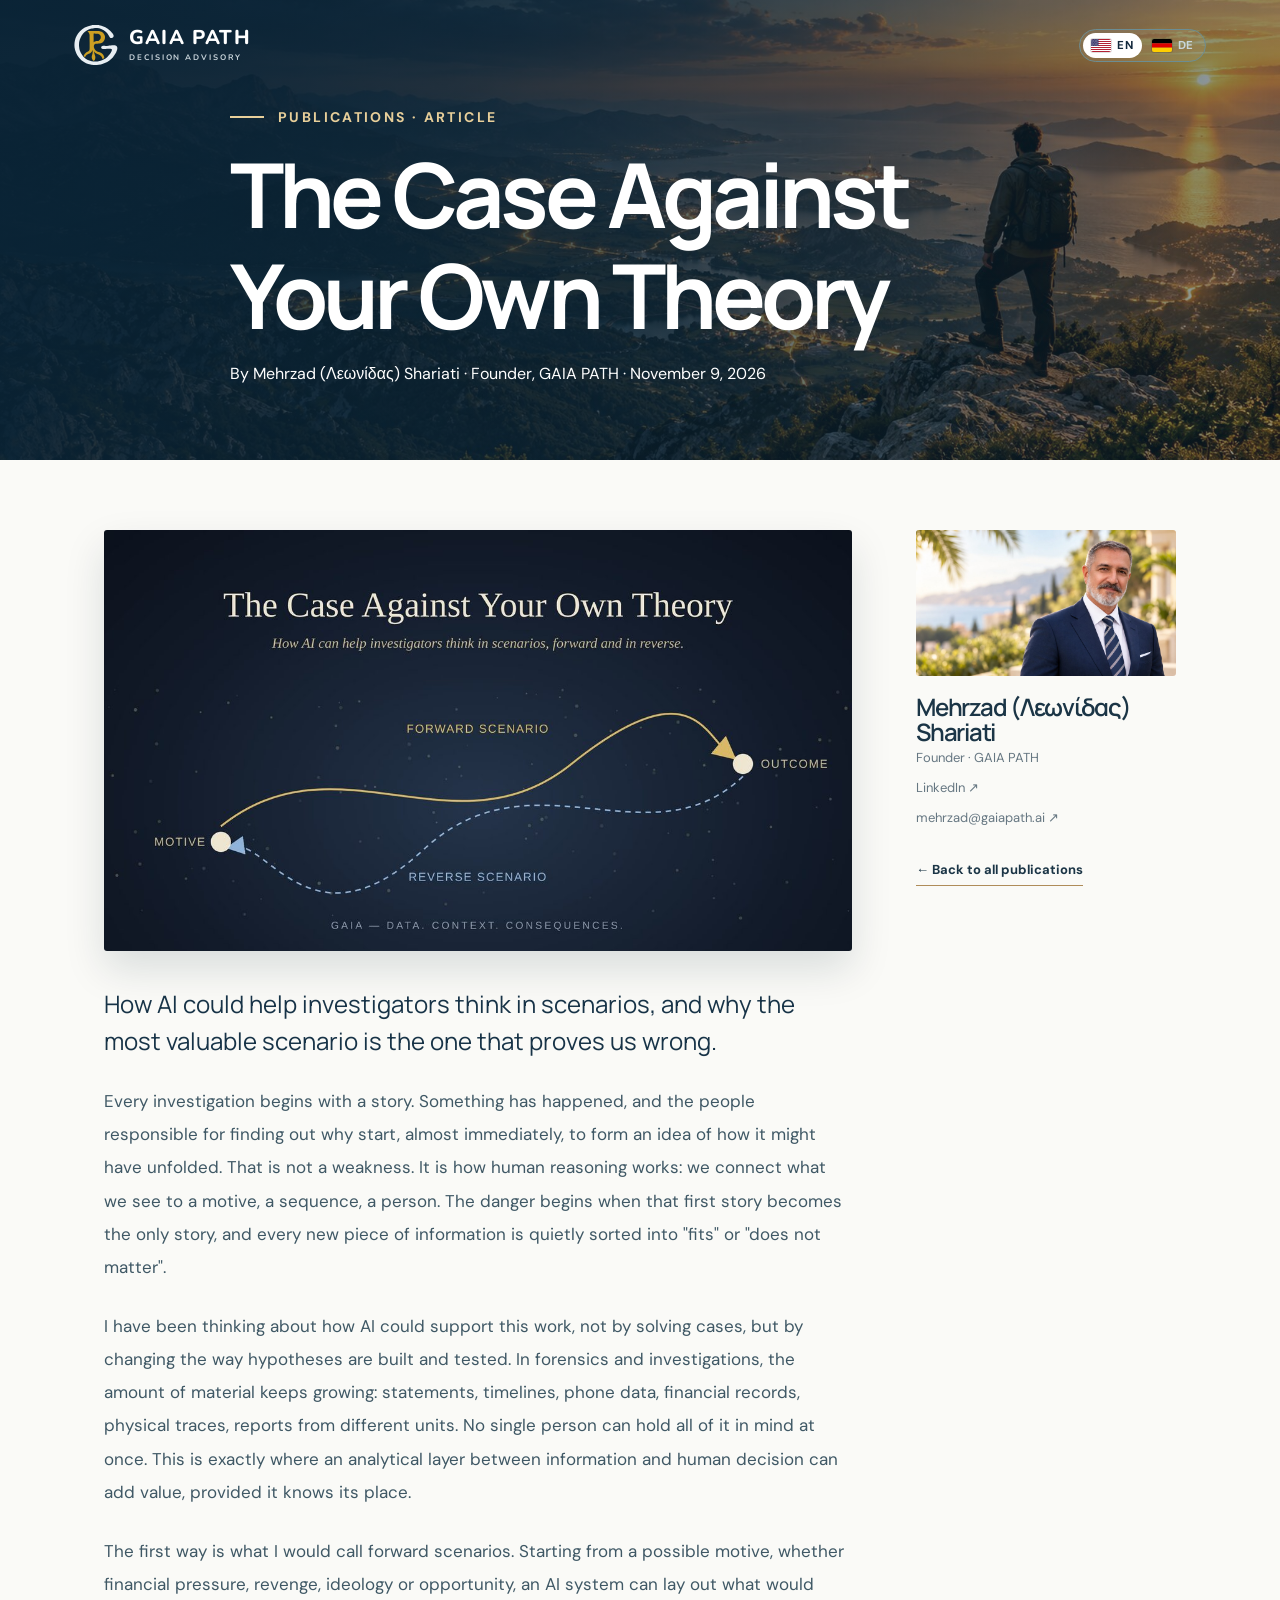
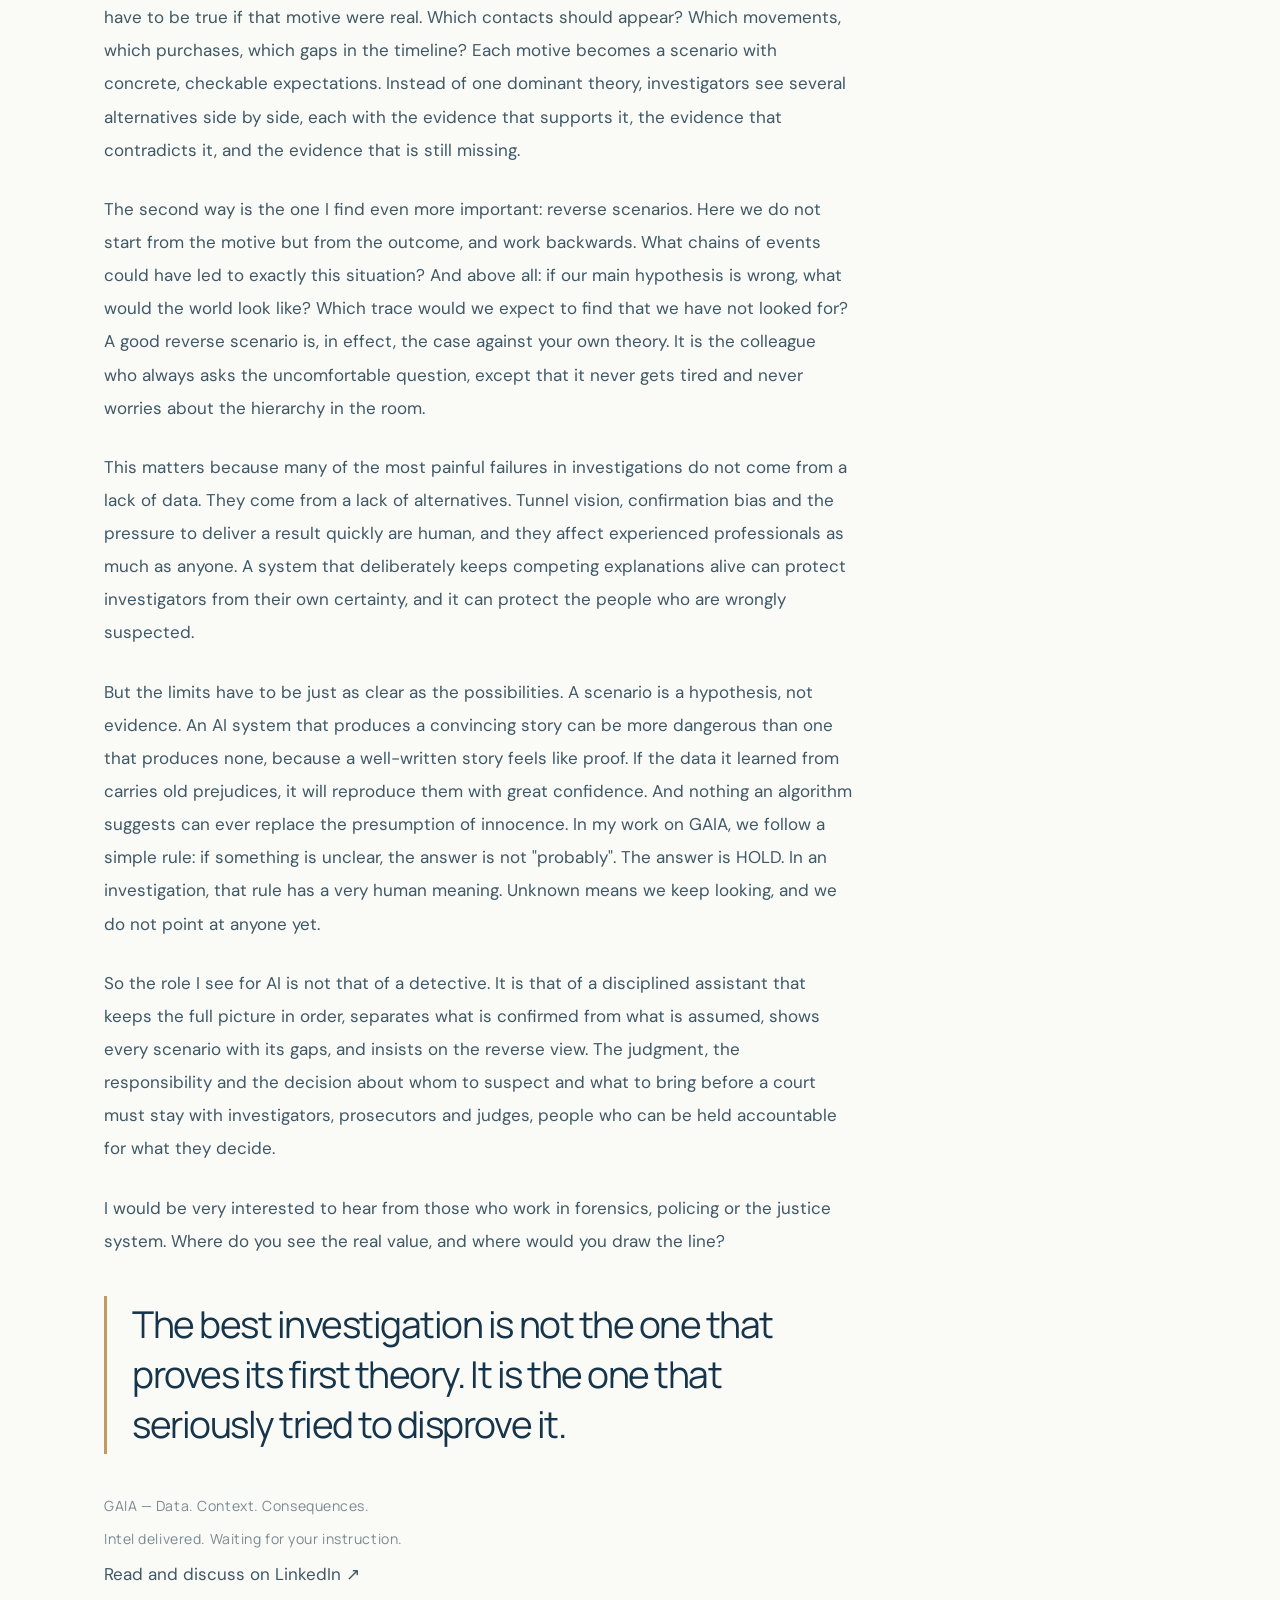
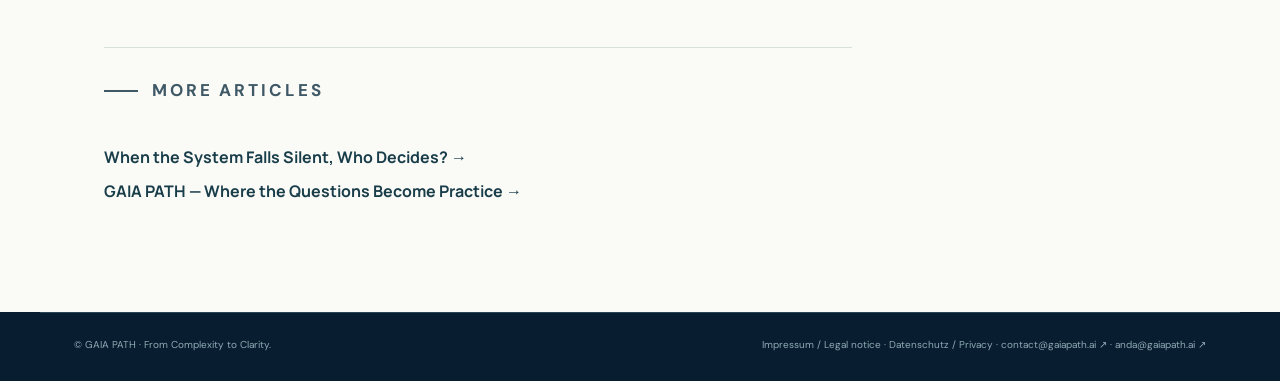
==== commit e3fd41e6: "Support-Adresse: support@ durch anda@gaiapath.ai ersetzen (DE+EN) Kontaktkanal, Formular-Dropdown, F" ====
--- a/article.html
+++ b/article.html
@@ -1 +1 @@
-<!doctype html><html lang="en"><head><meta charset="UTF-8"><meta name="viewport" content="width=device-width,initial-scale=1"><meta name="description" content="Articles by Mehrzad (Λεωνίδας) Shariati on AI, decisions and leadership."><title>Article – GAIA PATH</title><link rel="icon" href="assets/logo.svg" type="image/svg+xml"><link rel="icon" href="assets/favicon-32.png" sizes="32x32" type="image/png"><link rel="apple-touch-icon" href="assets/apple-touch-icon.png"><link rel="stylesheet" href="styles.css?v=34"></head><body class="editorial-page"><main><section class="editorial-hero"><div class="editorial-head"><a class="lockup" href="index.html#publications"><img src="assets/logo-light.svg" alt="" width="40" height="40"><span>GAIA PATH<small>DECISION ADVISORY</small></span></a><div class="editorial-language lang-switch" id="edLang" role="group" aria-label="Language"><button type="button" data-lang="en" aria-pressed="true"><svg class="flag" viewBox="0 0 190 100" preserveAspectRatio="xMidYMid slice" aria-hidden="true"><rect width="190" height="100" fill="#fff"/><rect y="0.00" width="190" height="7.69" fill="#B22234"/><rect y="15.38" width="190" height="7.69" fill="#B22234"/><rect y="30.77" width="190" height="7.69" fill="#B22234"/><rect y="46.15" width="190" height="7.69" fill="#B22234"/><rect y="61.54" width="190" height="7.69" fill="#B22234"/><rect y="76.92" width="190" height="7.69" fill="#B22234"/><rect y="92.31" width="190" height="7.69" fill="#B22234"/><rect width="76" height="53.85" fill="#3C3B6E"/><g fill="#fff"><circle cx="6.3" cy="5.4" r="1.9"/><circle cx="19.0" cy="5.4" r="1.9"/><circle cx="31.7" cy="5.4" r="1.9"/><circle cx="44.3" cy="5.4" r="1.9"/><circle cx="57.0" cy="5.4" r="1.9"/><circle cx="69.7" cy="5.4" r="1.9"/><circle cx="12.7" cy="10.8" r="1.9"/><circle cx="25.3" cy="10.8" r="1.9"/><circle cx="38.0" cy="10.8" r="1.9"/><circle cx="50.7" cy="10.8" r="1.9"/><circle cx="63.3" cy="10.8" r="1.9"/><circle cx="6.3" cy="16.1" r="1.9"/><circle cx="19.0" cy="16.1" r="1.9"/><circle cx="31.7" cy="16.1" r="1.9"/><circle cx="44.3" cy="16.1" r="1.9"/><circle cx="57.0" cy="16.1" r="1.9"/><circle cx="69.7" cy="16.1" r="1.9"/><circle cx="12.7" cy="21.5" r="1.9"/><circle cx="25.3" cy="21.5" r="1.9"/><circle cx="38.0" cy="21.5" r="1.9"/><circle cx="50.7" cy="21.5" r="1.9"/><circle cx="63.3" cy="21.5" r="1.9"/><circle cx="6.3" cy="26.9" r="1.9"/><circle cx="19.0" cy="26.9" r="1.9"/><circle cx="31.7" cy="26.9" r="1.9"/><circle cx="44.3" cy="26.9" r="1.9"/><circle cx="57.0" cy="26.9" r="1.9"/><circle cx="69.7" cy="26.9" r="1.9"/><circle cx="12.7" cy="32.3" r="1.9"/><circle cx="25.3" cy="32.3" r="1.9"/><circle cx="38.0" cy="32.3" r="1.9"/><circle cx="50.7" cy="32.3" r="1.9"/><circle cx="63.3" cy="32.3" r="1.9"/><circle cx="6.3" cy="37.7" r="1.9"/><circle cx="19.0" cy="37.7" r="1.9"/><circle cx="31.7" cy="37.7" r="1.9"/><circle cx="44.3" cy="37.7" r="1.9"/><circle cx="57.0" cy="37.7" r="1.9"/><circle cx="69.7" cy="37.7" r="1.9"/><circle cx="12.7" cy="43.0" r="1.9"/><circle cx="25.3" cy="43.0" r="1.9"/><circle cx="38.0" cy="43.0" r="1.9"/><circle cx="50.7" cy="43.0" r="1.9"/><circle cx="63.3" cy="43.0" r="1.9"/><circle cx="6.3" cy="48.4" r="1.9"/><circle cx="19.0" cy="48.4" r="1.9"/><circle cx="31.7" cy="48.4" r="1.9"/><circle cx="44.3" cy="48.4" r="1.9"/><circle cx="57.0" cy="48.4" r="1.9"/><circle cx="69.7" cy="48.4" r="1.9"/></g></svg><span>EN</span></button><button type="button" data-lang="de" aria-pressed="false"><svg class="flag" viewBox="0 0 5 3" preserveAspectRatio="none" aria-hidden="true"><rect width="5" height="1" fill="#000"/><rect y="1" width="5" height="1" fill="#DD0000"/><rect y="2" width="5" height="1" fill="#FFCE00"/></svg><span>DE</span></button></div></div><div class="container"><p class="eyebrow light" id="edKicker">A WORD FROM OUR FOUNDER</p><h1 id="edTitle">What the Mountains Taught Me About Business</h1><p id="edByline">By Mehrzad (Λεωνίδας) Shariati · Founder & Principal Advisor</p></div></section><section class="editorial-story article-story"><article class="editorial-prose" id="edBody"></article><aside class="editorial-profile"><img src="assets/founder.jpg" alt="Mehrzad (Λεωνίδας) Shariati in a Mediterranean landscape"><h2>Mehrzad (Λεωνίδας) Shariati</h2><p>Founder · GAIA PATH</p><p><a href="https://www.linkedin.com/in/leonidas-shariati" target="_blank" rel="noopener">LinkedIn ↗</a></p><p><a href="mailto:mehrzad@gaiapath.ai">mehrzad@gaiapath.ai ↗</a></p><a class="editorial-back" href="index.html#publications" id="edBack">← Back</a></aside></section></main><footer><div class="container footer-bottom"><span>© GAIA PATH · From Complexity to Clarity.</span><span><a href="impressum.html">Impressum / Legal notice</a> · <a href="datenschutz.html">Datenschutz / Privacy</a> · <a href="mailto:contact@gaiapath.ai">contact@gaiapath.ai ↗</a> · <a href="mailto:support@gaiapath.ai">support@gaiapath.ai ↗</a></span></div></footer><script src="article.js?v=4"></script></body></html>+<!doctype html><html lang="en"><head><meta charset="UTF-8"><meta name="viewport" content="width=device-width,initial-scale=1"><meta name="description" content="Articles by Mehrzad (Λεωνίδας) Shariati on AI, decisions and leadership."><title>Article – GAIA PATH</title><link rel="icon" href="assets/logo.svg" type="image/svg+xml"><link rel="icon" href="assets/favicon-32.png" sizes="32x32" type="image/png"><link rel="apple-touch-icon" href="assets/apple-touch-icon.png"><link rel="stylesheet" href="styles.css?v=34"></head><body class="editorial-page"><main><section class="editorial-hero"><div class="editorial-head"><a class="lockup" href="index.html#publications"><img src="assets/logo-light.svg" alt="" width="40" height="40"><span>GAIA PATH<small>DECISION ADVISORY</small></span></a><div class="editorial-language lang-switch" id="edLang" role="group" aria-label="Language"><button type="button" data-lang="en" aria-pressed="true"><svg class="flag" viewBox="0 0 190 100" preserveAspectRatio="xMidYMid slice" aria-hidden="true"><rect width="190" height="100" fill="#fff"/><rect y="0.00" width="190" height="7.69" fill="#B22234"/><rect y="15.38" width="190" height="7.69" fill="#B22234"/><rect y="30.77" width="190" height="7.69" fill="#B22234"/><rect y="46.15" width="190" height="7.69" fill="#B22234"/><rect y="61.54" width="190" height="7.69" fill="#B22234"/><rect y="76.92" width="190" height="7.69" fill="#B22234"/><rect y="92.31" width="190" height="7.69" fill="#B22234"/><rect width="76" height="53.85" fill="#3C3B6E"/><g fill="#fff"><circle cx="6.3" cy="5.4" r="1.9"/><circle cx="19.0" cy="5.4" r="1.9"/><circle cx="31.7" cy="5.4" r="1.9"/><circle cx="44.3" cy="5.4" r="1.9"/><circle cx="57.0" cy="5.4" r="1.9"/><circle cx="69.7" cy="5.4" r="1.9"/><circle cx="12.7" cy="10.8" r="1.9"/><circle cx="25.3" cy="10.8" r="1.9"/><circle cx="38.0" cy="10.8" r="1.9"/><circle cx="50.7" cy="10.8" r="1.9"/><circle cx="63.3" cy="10.8" r="1.9"/><circle cx="6.3" cy="16.1" r="1.9"/><circle cx="19.0" cy="16.1" r="1.9"/><circle cx="31.7" cy="16.1" r="1.9"/><circle cx="44.3" cy="16.1" r="1.9"/><circle cx="57.0" cy="16.1" r="1.9"/><circle cx="69.7" cy="16.1" r="1.9"/><circle cx="12.7" cy="21.5" r="1.9"/><circle cx="25.3" cy="21.5" r="1.9"/><circle cx="38.0" cy="21.5" r="1.9"/><circle cx="50.7" cy="21.5" r="1.9"/><circle cx="63.3" cy="21.5" r="1.9"/><circle cx="6.3" cy="26.9" r="1.9"/><circle cx="19.0" cy="26.9" r="1.9"/><circle cx="31.7" cy="26.9" r="1.9"/><circle cx="44.3" cy="26.9" r="1.9"/><circle cx="57.0" cy="26.9" r="1.9"/><circle cx="69.7" cy="26.9" r="1.9"/><circle cx="12.7" cy="32.3" r="1.9"/><circle cx="25.3" cy="32.3" r="1.9"/><circle cx="38.0" cy="32.3" r="1.9"/><circle cx="50.7" cy="32.3" r="1.9"/><circle cx="63.3" cy="32.3" r="1.9"/><circle cx="6.3" cy="37.7" r="1.9"/><circle cx="19.0" cy="37.7" r="1.9"/><circle cx="31.7" cy="37.7" r="1.9"/><circle cx="44.3" cy="37.7" r="1.9"/><circle cx="57.0" cy="37.7" r="1.9"/><circle cx="69.7" cy="37.7" r="1.9"/><circle cx="12.7" cy="43.0" r="1.9"/><circle cx="25.3" cy="43.0" r="1.9"/><circle cx="38.0" cy="43.0" r="1.9"/><circle cx="50.7" cy="43.0" r="1.9"/><circle cx="63.3" cy="43.0" r="1.9"/><circle cx="6.3" cy="48.4" r="1.9"/><circle cx="19.0" cy="48.4" r="1.9"/><circle cx="31.7" cy="48.4" r="1.9"/><circle cx="44.3" cy="48.4" r="1.9"/><circle cx="57.0" cy="48.4" r="1.9"/><circle cx="69.7" cy="48.4" r="1.9"/></g></svg><span>EN</span></button><button type="button" data-lang="de" aria-pressed="false"><svg class="flag" viewBox="0 0 5 3" preserveAspectRatio="none" aria-hidden="true"><rect width="5" height="1" fill="#000"/><rect y="1" width="5" height="1" fill="#DD0000"/><rect y="2" width="5" height="1" fill="#FFCE00"/></svg><span>DE</span></button></div></div><div class="container"><p class="eyebrow light" id="edKicker">A WORD FROM OUR FOUNDER</p><h1 id="edTitle">What the Mountains Taught Me About Business</h1><p id="edByline">By Mehrzad (Λεωνίδας) Shariati · Founder & Principal Advisor</p></div></section><section class="editorial-story article-story"><article class="editorial-prose" id="edBody"></article><aside class="editorial-profile"><img src="assets/founder.jpg" alt="Mehrzad (Λεωνίδας) Shariati in a Mediterranean landscape"><h2>Mehrzad (Λεωνίδας) Shariati</h2><p>Founder · GAIA PATH</p><p><a href="https://www.linkedin.com/in/leonidas-shariati" target="_blank" rel="noopener">LinkedIn ↗</a></p><p><a href="mailto:mehrzad@gaiapath.ai">mehrzad@gaiapath.ai ↗</a></p><a class="editorial-back" href="index.html#publications" id="edBack">← Back</a></aside></section></main><footer><div class="container footer-bottom"><span>© GAIA PATH · From Complexity to Clarity.</span><span><a href="impressum.html">Impressum / Legal notice</a> · <a href="datenschutz.html">Datenschutz / Privacy</a> · <a href="mailto:contact@gaiapath.ai">contact@gaiapath.ai ↗</a> · <a href="mailto:anda@gaiapath.ai">anda@gaiapath.ai ↗</a></span></div></footer><script src="article.js?v=4"></script></body></html>
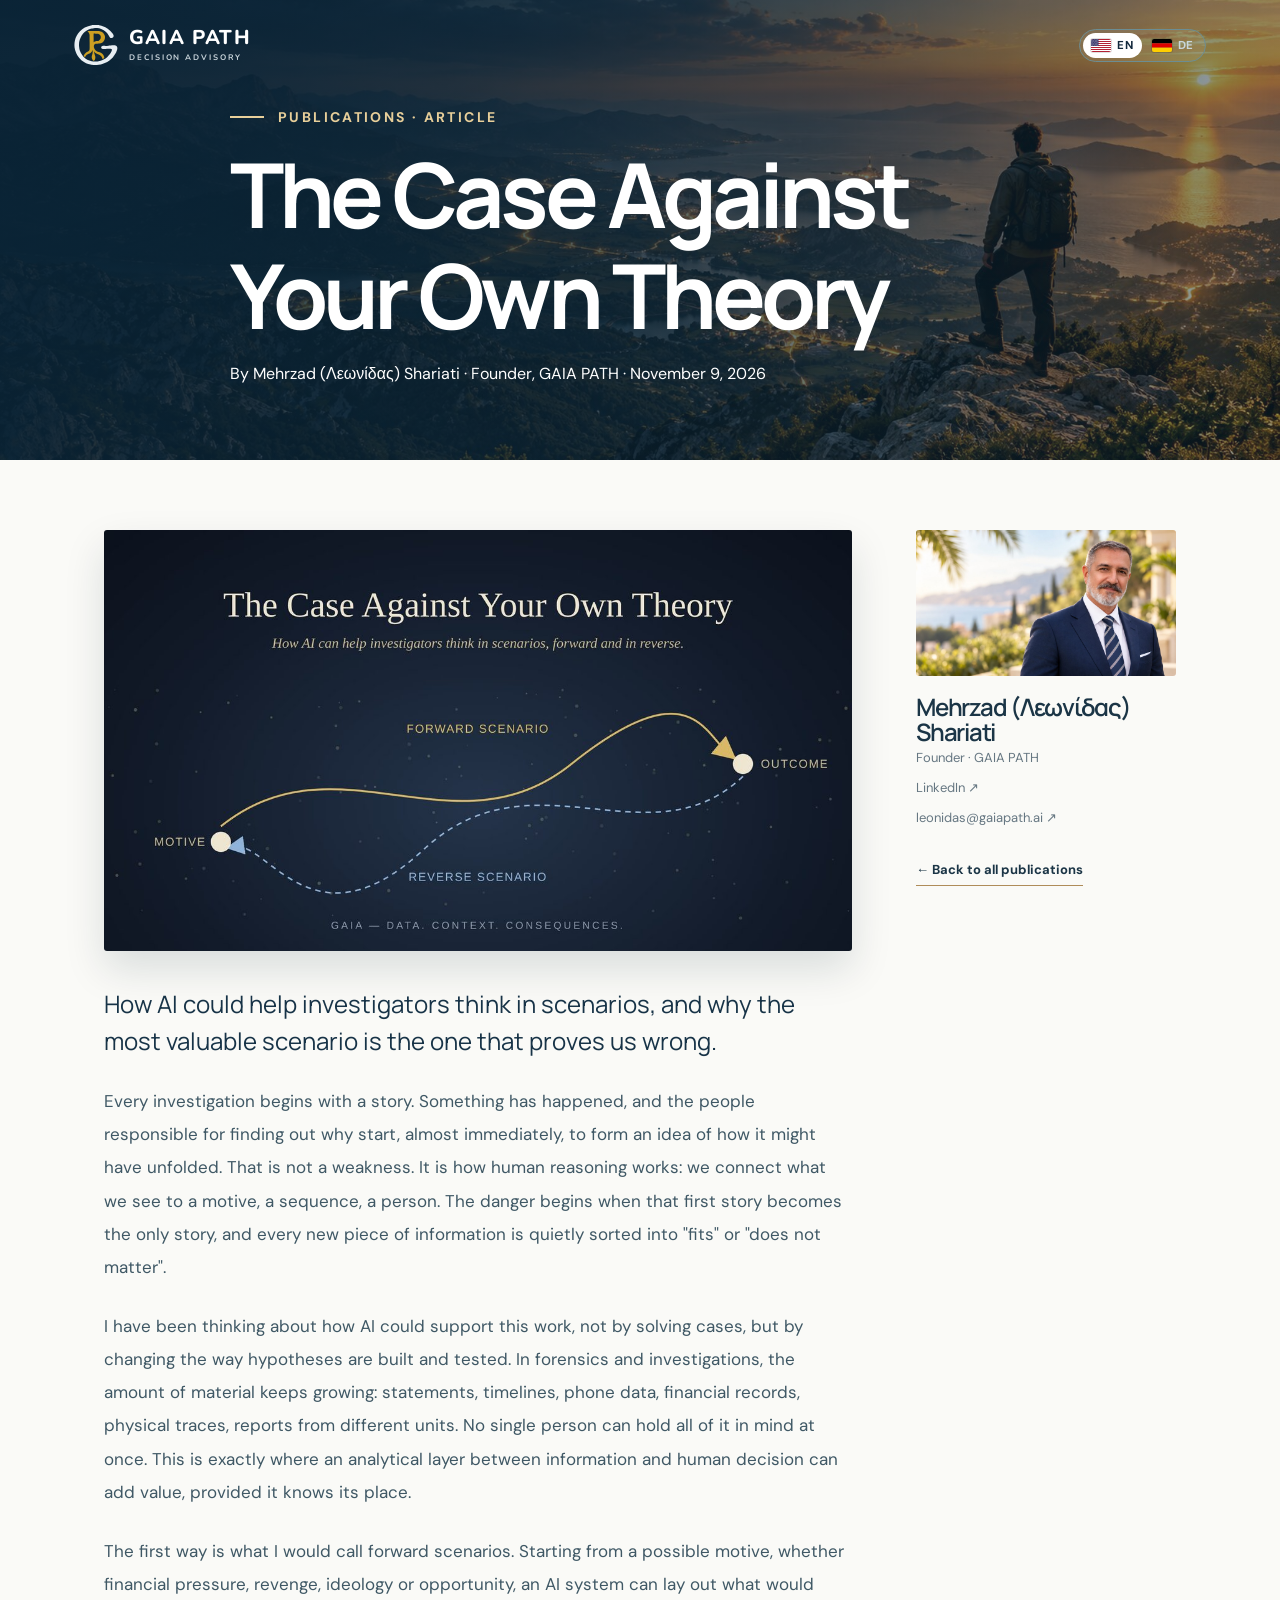
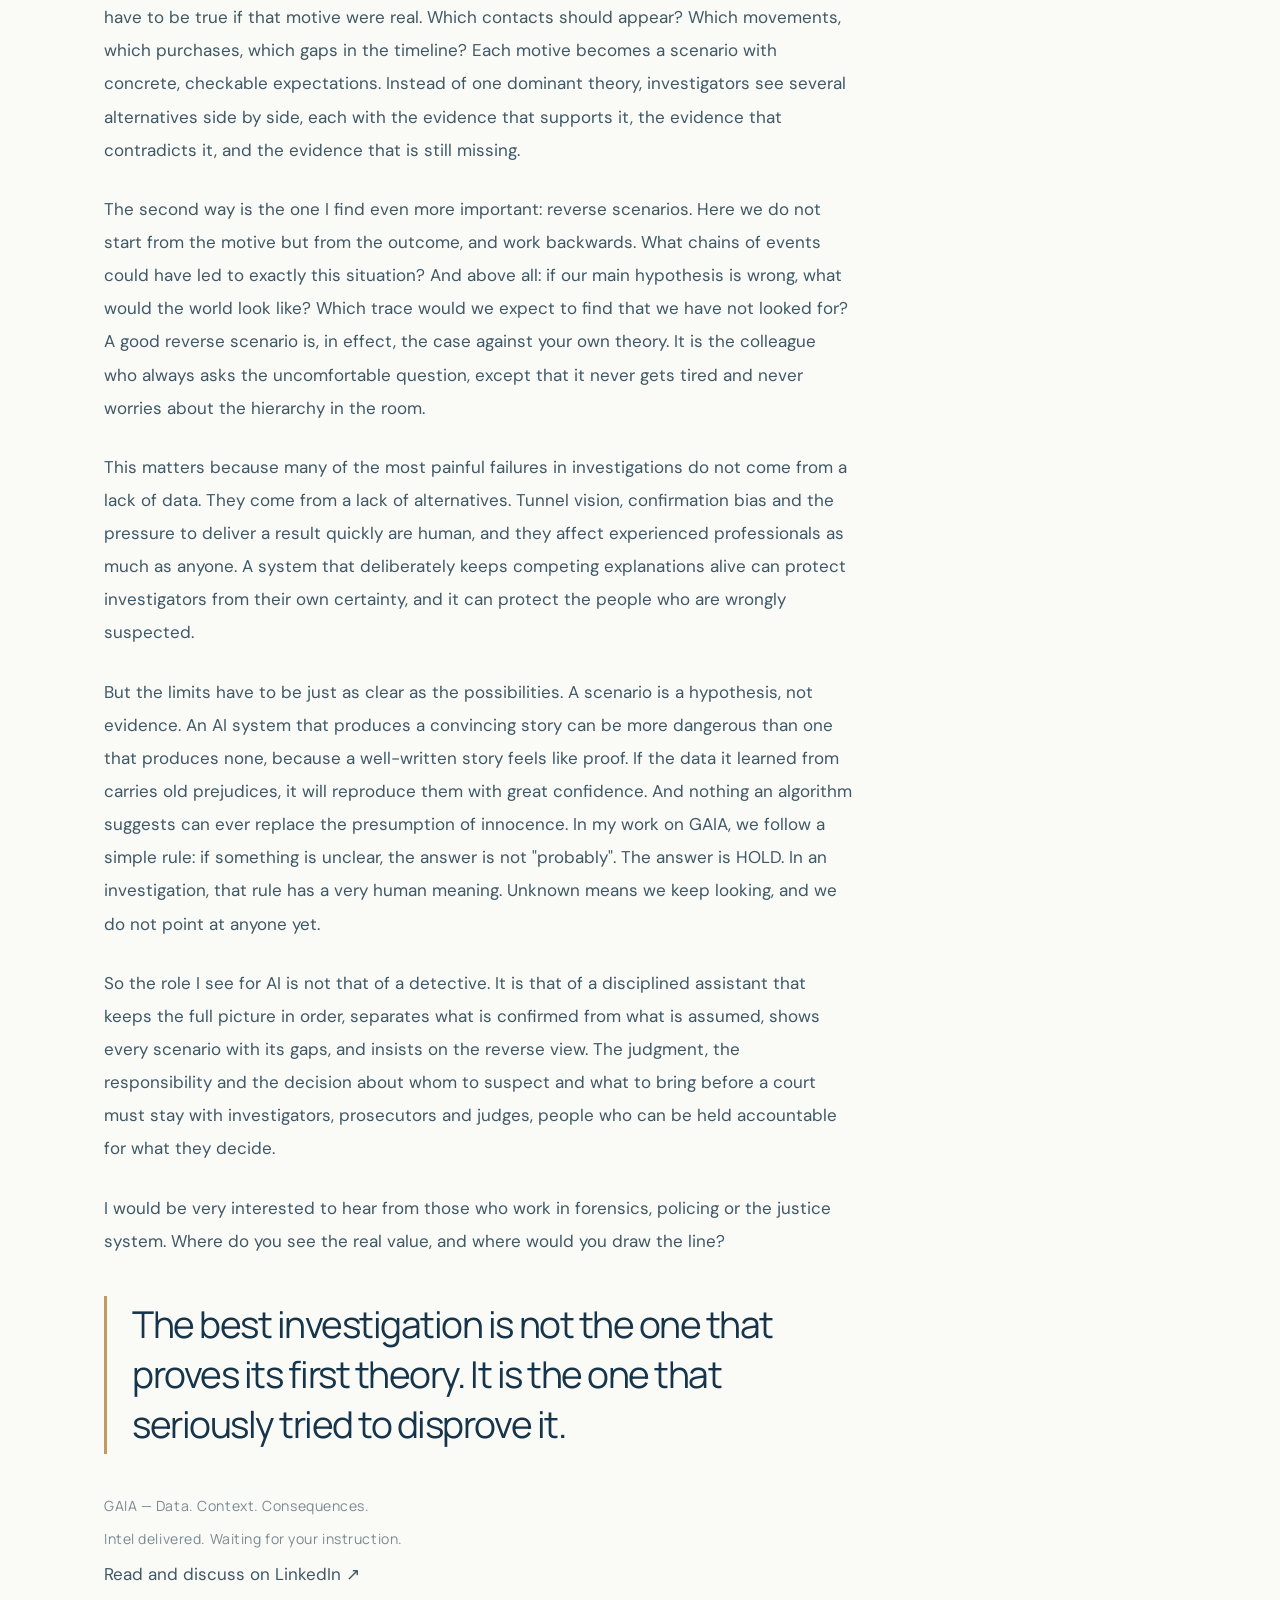
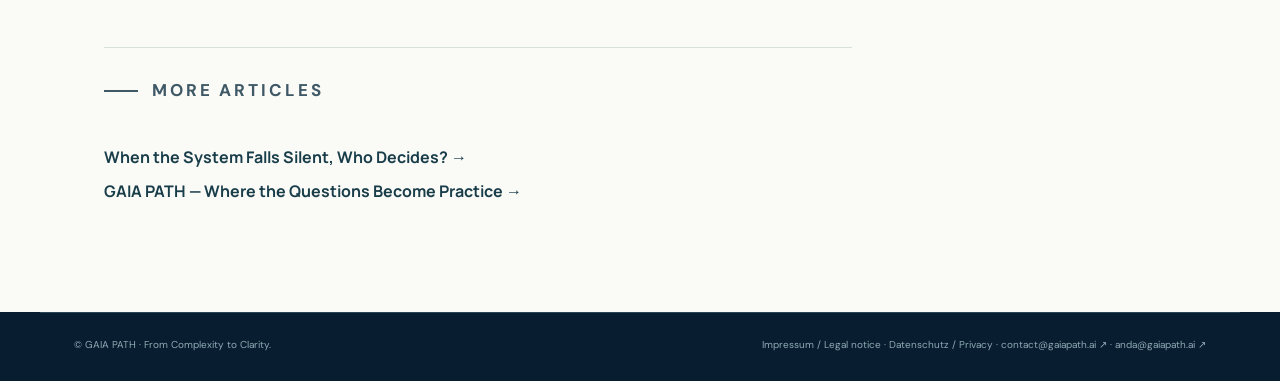
==== commit 55f73715: "Kontaktadresse mehrzad@ durch leonidas@gaiapath.ai ersetzen Co-Authored-By: Claude Opus 5.5 <noreply" ====
--- a/article.html
+++ b/article.html
@@ -1 +1 @@
-<!doctype html><html lang="en"><head><meta charset="UTF-8"><meta name="viewport" content="width=device-width,initial-scale=1"><meta name="description" content="Articles by Mehrzad (Λεωνίδας) Shariati on AI, decisions and leadership."><title>Article – GAIA PATH</title><link rel="icon" href="assets/logo.svg" type="image/svg+xml"><link rel="icon" href="assets/favicon-32.png" sizes="32x32" type="image/png"><link rel="apple-touch-icon" href="assets/apple-touch-icon.png"><link rel="stylesheet" href="styles.css?v=34"></head><body class="editorial-page"><main><section class="editorial-hero"><div class="editorial-head"><a class="lockup" href="index.html#publications"><img src="assets/logo-light.svg" alt="" width="40" height="40"><span>GAIA PATH<small>DECISION ADVISORY</small></span></a><div class="editorial-language lang-switch" id="edLang" role="group" aria-label="Language"><button type="button" data-lang="en" aria-pressed="true"><svg class="flag" viewBox="0 0 190 100" preserveAspectRatio="xMidYMid slice" aria-hidden="true"><rect width="190" height="100" fill="#fff"/><rect y="0.00" width="190" height="7.69" fill="#B22234"/><rect y="15.38" width="190" height="7.69" fill="#B22234"/><rect y="30.77" width="190" height="7.69" fill="#B22234"/><rect y="46.15" width="190" height="7.69" fill="#B22234"/><rect y="61.54" width="190" height="7.69" fill="#B22234"/><rect y="76.92" width="190" height="7.69" fill="#B22234"/><rect y="92.31" width="190" height="7.69" fill="#B22234"/><rect width="76" height="53.85" fill="#3C3B6E"/><g fill="#fff"><circle cx="6.3" cy="5.4" r="1.9"/><circle cx="19.0" cy="5.4" r="1.9"/><circle cx="31.7" cy="5.4" r="1.9"/><circle cx="44.3" cy="5.4" r="1.9"/><circle cx="57.0" cy="5.4" r="1.9"/><circle cx="69.7" cy="5.4" r="1.9"/><circle cx="12.7" cy="10.8" r="1.9"/><circle cx="25.3" cy="10.8" r="1.9"/><circle cx="38.0" cy="10.8" r="1.9"/><circle cx="50.7" cy="10.8" r="1.9"/><circle cx="63.3" cy="10.8" r="1.9"/><circle cx="6.3" cy="16.1" r="1.9"/><circle cx="19.0" cy="16.1" r="1.9"/><circle cx="31.7" cy="16.1" r="1.9"/><circle cx="44.3" cy="16.1" r="1.9"/><circle cx="57.0" cy="16.1" r="1.9"/><circle cx="69.7" cy="16.1" r="1.9"/><circle cx="12.7" cy="21.5" r="1.9"/><circle cx="25.3" cy="21.5" r="1.9"/><circle cx="38.0" cy="21.5" r="1.9"/><circle cx="50.7" cy="21.5" r="1.9"/><circle cx="63.3" cy="21.5" r="1.9"/><circle cx="6.3" cy="26.9" r="1.9"/><circle cx="19.0" cy="26.9" r="1.9"/><circle cx="31.7" cy="26.9" r="1.9"/><circle cx="44.3" cy="26.9" r="1.9"/><circle cx="57.0" cy="26.9" r="1.9"/><circle cx="69.7" cy="26.9" r="1.9"/><circle cx="12.7" cy="32.3" r="1.9"/><circle cx="25.3" cy="32.3" r="1.9"/><circle cx="38.0" cy="32.3" r="1.9"/><circle cx="50.7" cy="32.3" r="1.9"/><circle cx="63.3" cy="32.3" r="1.9"/><circle cx="6.3" cy="37.7" r="1.9"/><circle cx="19.0" cy="37.7" r="1.9"/><circle cx="31.7" cy="37.7" r="1.9"/><circle cx="44.3" cy="37.7" r="1.9"/><circle cx="57.0" cy="37.7" r="1.9"/><circle cx="69.7" cy="37.7" r="1.9"/><circle cx="12.7" cy="43.0" r="1.9"/><circle cx="25.3" cy="43.0" r="1.9"/><circle cx="38.0" cy="43.0" r="1.9"/><circle cx="50.7" cy="43.0" r="1.9"/><circle cx="63.3" cy="43.0" r="1.9"/><circle cx="6.3" cy="48.4" r="1.9"/><circle cx="19.0" cy="48.4" r="1.9"/><circle cx="31.7" cy="48.4" r="1.9"/><circle cx="44.3" cy="48.4" r="1.9"/><circle cx="57.0" cy="48.4" r="1.9"/><circle cx="69.7" cy="48.4" r="1.9"/></g></svg><span>EN</span></button><button type="button" data-lang="de" aria-pressed="false"><svg class="flag" viewBox="0 0 5 3" preserveAspectRatio="none" aria-hidden="true"><rect width="5" height="1" fill="#000"/><rect y="1" width="5" height="1" fill="#DD0000"/><rect y="2" width="5" height="1" fill="#FFCE00"/></svg><span>DE</span></button></div></div><div class="container"><p class="eyebrow light" id="edKicker">A WORD FROM OUR FOUNDER</p><h1 id="edTitle">What the Mountains Taught Me About Business</h1><p id="edByline">By Mehrzad (Λεωνίδας) Shariati · Founder & Principal Advisor</p></div></section><section class="editorial-story article-story"><article class="editorial-prose" id="edBody"></article><aside class="editorial-profile"><img src="assets/founder.jpg" alt="Mehrzad (Λεωνίδας) Shariati in a Mediterranean landscape"><h2>Mehrzad (Λεωνίδας) Shariati</h2><p>Founder · GAIA PATH</p><p><a href="https://www.linkedin.com/in/leonidas-shariati" target="_blank" rel="noopener">LinkedIn ↗</a></p><p><a href="mailto:mehrzad@gaiapath.ai">mehrzad@gaiapath.ai ↗</a></p><a class="editorial-back" href="index.html#publications" id="edBack">← Back</a></aside></section></main><footer><div class="container footer-bottom"><span>© GAIA PATH · From Complexity to Clarity.</span><span><a href="impressum.html">Impressum / Legal notice</a> · <a href="datenschutz.html">Datenschutz / Privacy</a> · <a href="mailto:contact@gaiapath.ai">contact@gaiapath.ai ↗</a> · <a href="mailto:anda@gaiapath.ai">anda@gaiapath.ai ↗</a></span></div></footer><script src="article.js?v=4"></script></body></html>+<!doctype html><html lang="en"><head><meta charset="UTF-8"><meta name="viewport" content="width=device-width,initial-scale=1"><meta name="description" content="Articles by Mehrzad (Λεωνίδας) Shariati on AI, decisions and leadership."><title>Article – GAIA PATH</title><link rel="icon" href="assets/logo.svg" type="image/svg+xml"><link rel="icon" href="assets/favicon-32.png" sizes="32x32" type="image/png"><link rel="apple-touch-icon" href="assets/apple-touch-icon.png"><link rel="stylesheet" href="styles.css?v=34"></head><body class="editorial-page"><main><section class="editorial-hero"><div class="editorial-head"><a class="lockup" href="index.html#publications"><img src="assets/logo-light.svg" alt="" width="40" height="40"><span>GAIA PATH<small>DECISION ADVISORY</small></span></a><div class="editorial-language lang-switch" id="edLang" role="group" aria-label="Language"><button type="button" data-lang="en" aria-pressed="true"><svg class="flag" viewBox="0 0 190 100" preserveAspectRatio="xMidYMid slice" aria-hidden="true"><rect width="190" height="100" fill="#fff"/><rect y="0.00" width="190" height="7.69" fill="#B22234"/><rect y="15.38" width="190" height="7.69" fill="#B22234"/><rect y="30.77" width="190" height="7.69" fill="#B22234"/><rect y="46.15" width="190" height="7.69" fill="#B22234"/><rect y="61.54" width="190" height="7.69" fill="#B22234"/><rect y="76.92" width="190" height="7.69" fill="#B22234"/><rect y="92.31" width="190" height="7.69" fill="#B22234"/><rect width="76" height="53.85" fill="#3C3B6E"/><g fill="#fff"><circle cx="6.3" cy="5.4" r="1.9"/><circle cx="19.0" cy="5.4" r="1.9"/><circle cx="31.7" cy="5.4" r="1.9"/><circle cx="44.3" cy="5.4" r="1.9"/><circle cx="57.0" cy="5.4" r="1.9"/><circle cx="69.7" cy="5.4" r="1.9"/><circle cx="12.7" cy="10.8" r="1.9"/><circle cx="25.3" cy="10.8" r="1.9"/><circle cx="38.0" cy="10.8" r="1.9"/><circle cx="50.7" cy="10.8" r="1.9"/><circle cx="63.3" cy="10.8" r="1.9"/><circle cx="6.3" cy="16.1" r="1.9"/><circle cx="19.0" cy="16.1" r="1.9"/><circle cx="31.7" cy="16.1" r="1.9"/><circle cx="44.3" cy="16.1" r="1.9"/><circle cx="57.0" cy="16.1" r="1.9"/><circle cx="69.7" cy="16.1" r="1.9"/><circle cx="12.7" cy="21.5" r="1.9"/><circle cx="25.3" cy="21.5" r="1.9"/><circle cx="38.0" cy="21.5" r="1.9"/><circle cx="50.7" cy="21.5" r="1.9"/><circle cx="63.3" cy="21.5" r="1.9"/><circle cx="6.3" cy="26.9" r="1.9"/><circle cx="19.0" cy="26.9" r="1.9"/><circle cx="31.7" cy="26.9" r="1.9"/><circle cx="44.3" cy="26.9" r="1.9"/><circle cx="57.0" cy="26.9" r="1.9"/><circle cx="69.7" cy="26.9" r="1.9"/><circle cx="12.7" cy="32.3" r="1.9"/><circle cx="25.3" cy="32.3" r="1.9"/><circle cx="38.0" cy="32.3" r="1.9"/><circle cx="50.7" cy="32.3" r="1.9"/><circle cx="63.3" cy="32.3" r="1.9"/><circle cx="6.3" cy="37.7" r="1.9"/><circle cx="19.0" cy="37.7" r="1.9"/><circle cx="31.7" cy="37.7" r="1.9"/><circle cx="44.3" cy="37.7" r="1.9"/><circle cx="57.0" cy="37.7" r="1.9"/><circle cx="69.7" cy="37.7" r="1.9"/><circle cx="12.7" cy="43.0" r="1.9"/><circle cx="25.3" cy="43.0" r="1.9"/><circle cx="38.0" cy="43.0" r="1.9"/><circle cx="50.7" cy="43.0" r="1.9"/><circle cx="63.3" cy="43.0" r="1.9"/><circle cx="6.3" cy="48.4" r="1.9"/><circle cx="19.0" cy="48.4" r="1.9"/><circle cx="31.7" cy="48.4" r="1.9"/><circle cx="44.3" cy="48.4" r="1.9"/><circle cx="57.0" cy="48.4" r="1.9"/><circle cx="69.7" cy="48.4" r="1.9"/></g></svg><span>EN</span></button><button type="button" data-lang="de" aria-pressed="false"><svg class="flag" viewBox="0 0 5 3" preserveAspectRatio="none" aria-hidden="true"><rect width="5" height="1" fill="#000"/><rect y="1" width="5" height="1" fill="#DD0000"/><rect y="2" width="5" height="1" fill="#FFCE00"/></svg><span>DE</span></button></div></div><div class="container"><p class="eyebrow light" id="edKicker">A WORD FROM OUR FOUNDER</p><h1 id="edTitle">What the Mountains Taught Me About Business</h1><p id="edByline">By Mehrzad (Λεωνίδας) Shariati · Founder & Principal Advisor</p></div></section><section class="editorial-story article-story"><article class="editorial-prose" id="edBody"></article><aside class="editorial-profile"><img src="assets/founder.jpg" alt="Mehrzad (Λεωνίδας) Shariati in a Mediterranean landscape"><h2>Mehrzad (Λεωνίδας) Shariati</h2><p>Founder · GAIA PATH</p><p><a href="https://www.linkedin.com/in/leonidas-shariati" target="_blank" rel="noopener">LinkedIn ↗</a></p><p><a href="mailto:leonidas@gaiapath.ai">leonidas@gaiapath.ai ↗</a></p><a class="editorial-back" href="index.html#publications" id="edBack">← Back</a></aside></section></main><footer><div class="container footer-bottom"><span>© GAIA PATH · From Complexity to Clarity.</span><span><a href="impressum.html">Impressum / Legal notice</a> · <a href="datenschutz.html">Datenschutz / Privacy</a> · <a href="mailto:contact@gaiapath.ai">contact@gaiapath.ai ↗</a> · <a href="mailto:anda@gaiapath.ai">anda@gaiapath.ai ↗</a></span></div></footer><script src="article.js?v=4"></script></body></html>
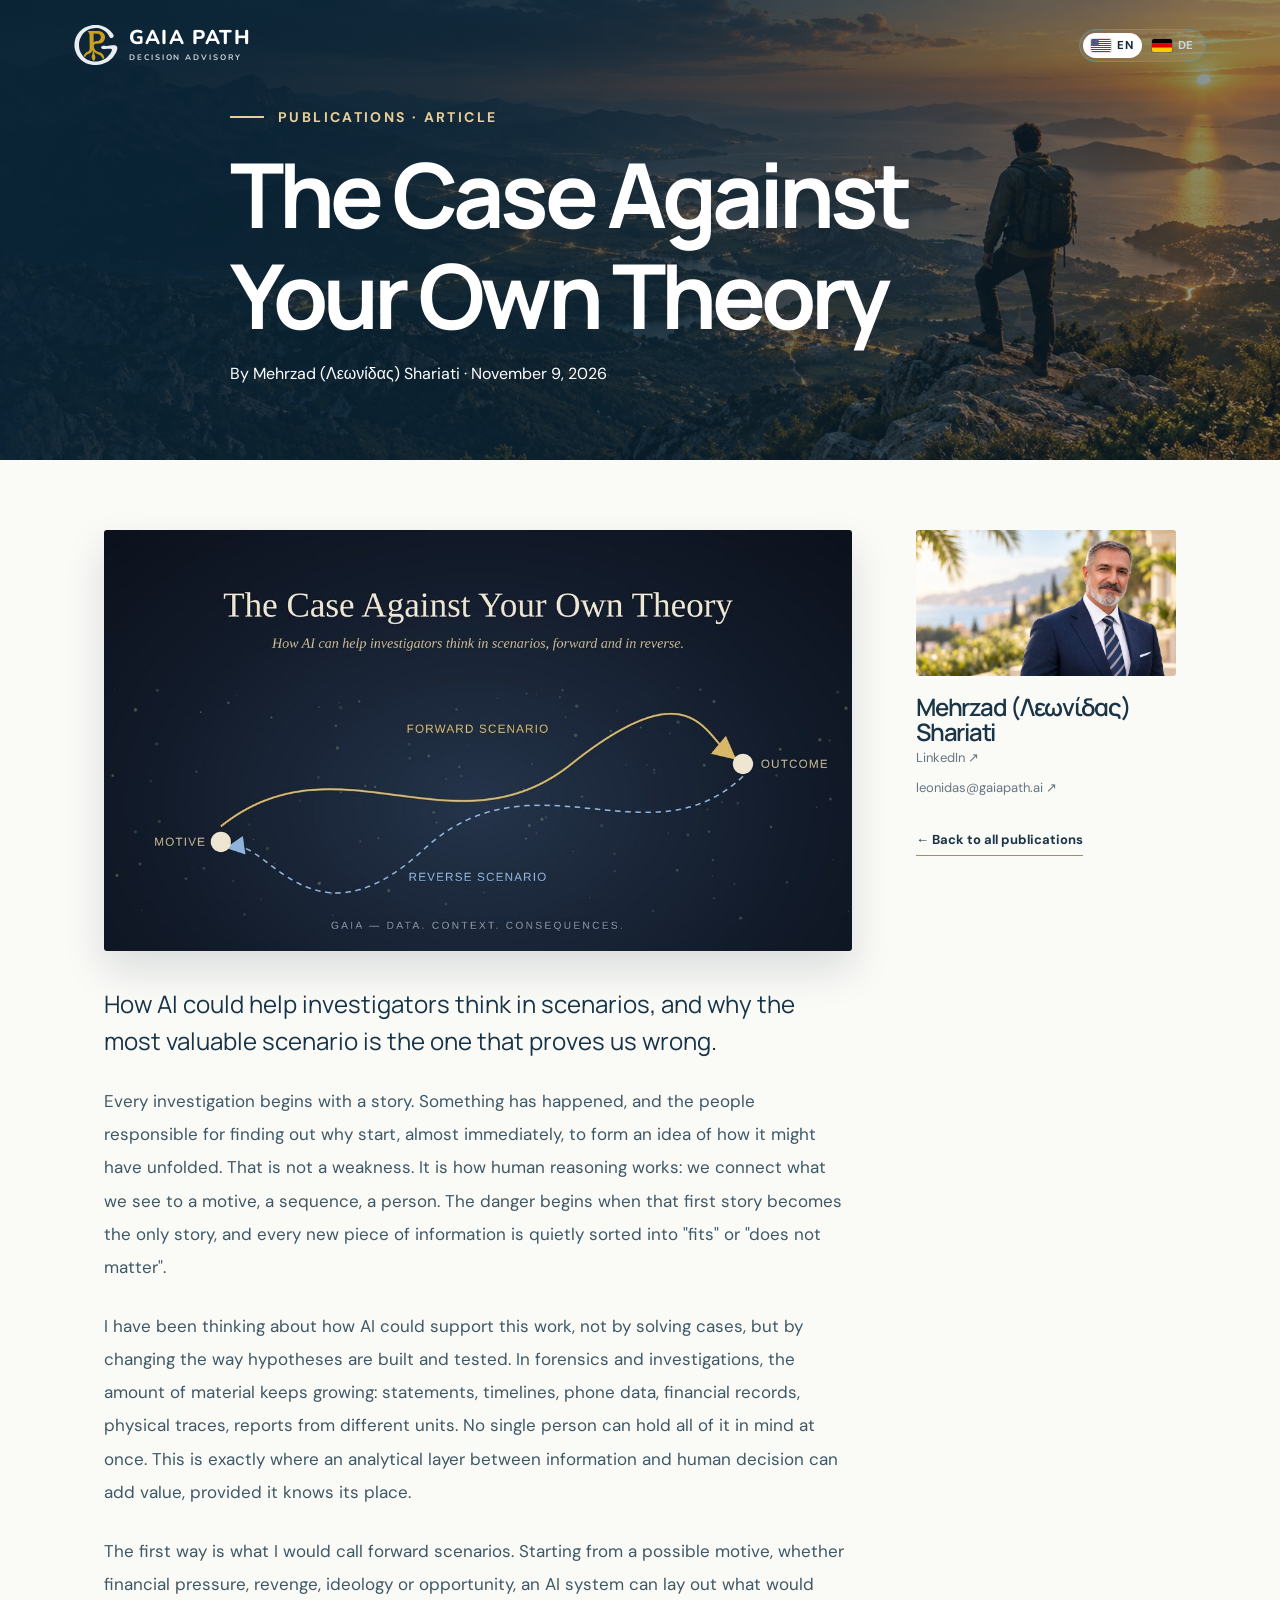
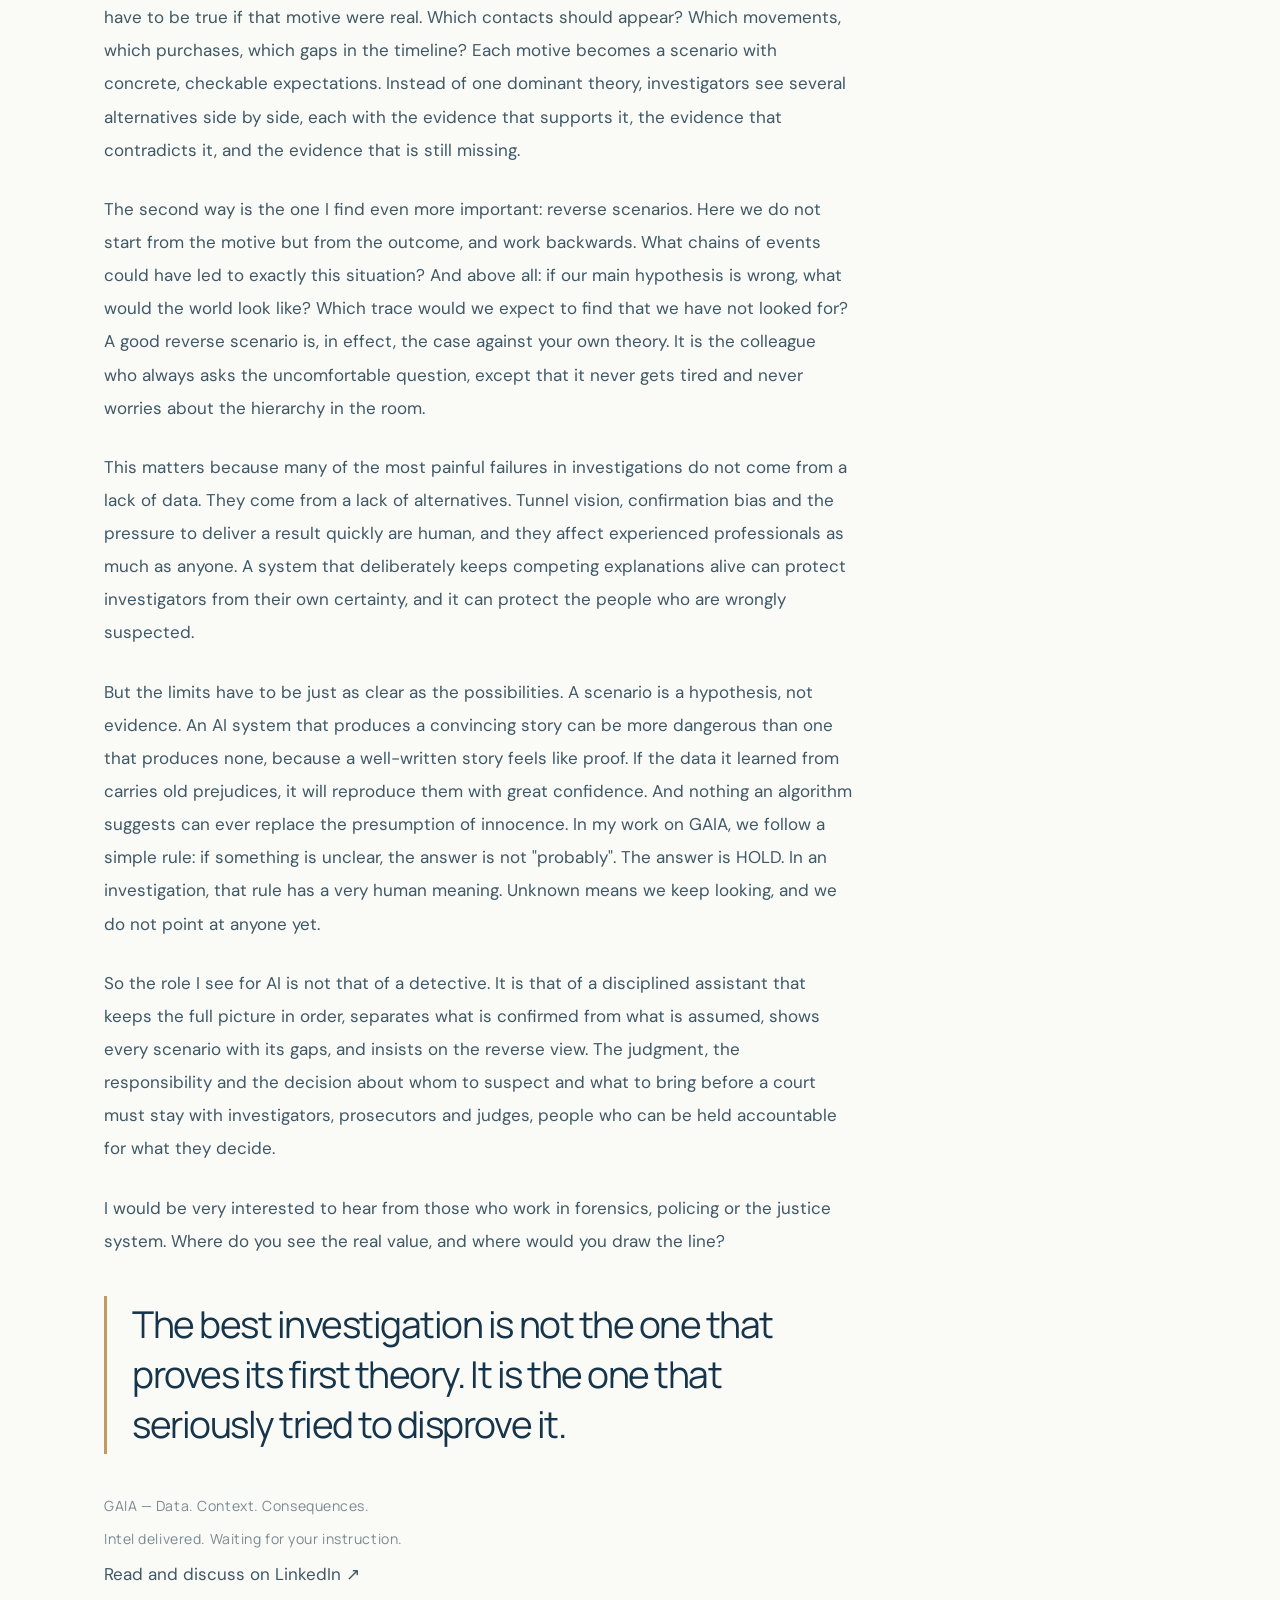
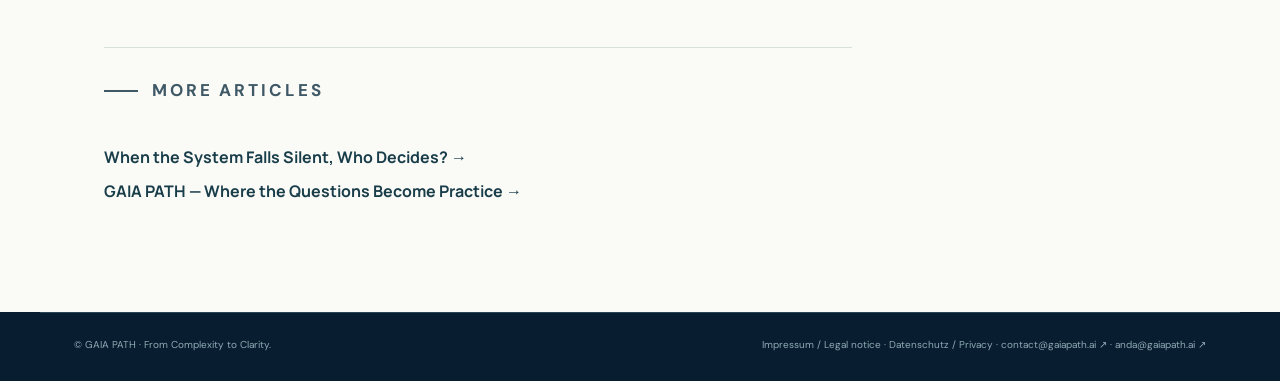
==== commit a50a9fed: "Founder-Teil von der Website entfernen Über-uns ohne Gründer-Bio, LinkedIn-/Mail-Link und Founder-Es" ====
--- a/article.html
+++ b/article.html
@@ -1 +1 @@
-<!doctype html><html lang="en"><head><meta charset="UTF-8"><meta name="viewport" content="width=device-width,initial-scale=1"><meta name="description" content="Articles by Mehrzad (Λεωνίδας) Shariati on AI, decisions and leadership."><title>Article – GAIA PATH</title><link rel="icon" href="assets/logo.svg" type="image/svg+xml"><link rel="icon" href="assets/favicon-32.png" sizes="32x32" type="image/png"><link rel="apple-touch-icon" href="assets/apple-touch-icon.png"><link rel="stylesheet" href="styles.css?v=34"></head><body class="editorial-page"><main><section class="editorial-hero"><div class="editorial-head"><a class="lockup" href="index.html#publications"><img src="assets/logo-light.svg" alt="" width="40" height="40"><span>GAIA PATH<small>DECISION ADVISORY</small></span></a><div class="editorial-language lang-switch" id="edLang" role="group" aria-label="Language"><button type="button" data-lang="en" aria-pressed="true"><svg class="flag" viewBox="0 0 190 100" preserveAspectRatio="xMidYMid slice" aria-hidden="true"><rect width="190" height="100" fill="#fff"/><rect y="0.00" width="190" height="7.69" fill="#B22234"/><rect y="15.38" width="190" height="7.69" fill="#B22234"/><rect y="30.77" width="190" height="7.69" fill="#B22234"/><rect y="46.15" width="190" height="7.69" fill="#B22234"/><rect y="61.54" width="190" height="7.69" fill="#B22234"/><rect y="76.92" width="190" height="7.69" fill="#B22234"/><rect y="92.31" width="190" height="7.69" fill="#B22234"/><rect width="76" height="53.85" fill="#3C3B6E"/><g fill="#fff"><circle cx="6.3" cy="5.4" r="1.9"/><circle cx="19.0" cy="5.4" r="1.9"/><circle cx="31.7" cy="5.4" r="1.9"/><circle cx="44.3" cy="5.4" r="1.9"/><circle cx="57.0" cy="5.4" r="1.9"/><circle cx="69.7" cy="5.4" r="1.9"/><circle cx="12.7" cy="10.8" r="1.9"/><circle cx="25.3" cy="10.8" r="1.9"/><circle cx="38.0" cy="10.8" r="1.9"/><circle cx="50.7" cy="10.8" r="1.9"/><circle cx="63.3" cy="10.8" r="1.9"/><circle cx="6.3" cy="16.1" r="1.9"/><circle cx="19.0" cy="16.1" r="1.9"/><circle cx="31.7" cy="16.1" r="1.9"/><circle cx="44.3" cy="16.1" r="1.9"/><circle cx="57.0" cy="16.1" r="1.9"/><circle cx="69.7" cy="16.1" r="1.9"/><circle cx="12.7" cy="21.5" r="1.9"/><circle cx="25.3" cy="21.5" r="1.9"/><circle cx="38.0" cy="21.5" r="1.9"/><circle cx="50.7" cy="21.5" r="1.9"/><circle cx="63.3" cy="21.5" r="1.9"/><circle cx="6.3" cy="26.9" r="1.9"/><circle cx="19.0" cy="26.9" r="1.9"/><circle cx="31.7" cy="26.9" r="1.9"/><circle cx="44.3" cy="26.9" r="1.9"/><circle cx="57.0" cy="26.9" r="1.9"/><circle cx="69.7" cy="26.9" r="1.9"/><circle cx="12.7" cy="32.3" r="1.9"/><circle cx="25.3" cy="32.3" r="1.9"/><circle cx="38.0" cy="32.3" r="1.9"/><circle cx="50.7" cy="32.3" r="1.9"/><circle cx="63.3" cy="32.3" r="1.9"/><circle cx="6.3" cy="37.7" r="1.9"/><circle cx="19.0" cy="37.7" r="1.9"/><circle cx="31.7" cy="37.7" r="1.9"/><circle cx="44.3" cy="37.7" r="1.9"/><circle cx="57.0" cy="37.7" r="1.9"/><circle cx="69.7" cy="37.7" r="1.9"/><circle cx="12.7" cy="43.0" r="1.9"/><circle cx="25.3" cy="43.0" r="1.9"/><circle cx="38.0" cy="43.0" r="1.9"/><circle cx="50.7" cy="43.0" r="1.9"/><circle cx="63.3" cy="43.0" r="1.9"/><circle cx="6.3" cy="48.4" r="1.9"/><circle cx="19.0" cy="48.4" r="1.9"/><circle cx="31.7" cy="48.4" r="1.9"/><circle cx="44.3" cy="48.4" r="1.9"/><circle cx="57.0" cy="48.4" r="1.9"/><circle cx="69.7" cy="48.4" r="1.9"/></g></svg><span>EN</span></button><button type="button" data-lang="de" aria-pressed="false"><svg class="flag" viewBox="0 0 5 3" preserveAspectRatio="none" aria-hidden="true"><rect width="5" height="1" fill="#000"/><rect y="1" width="5" height="1" fill="#DD0000"/><rect y="2" width="5" height="1" fill="#FFCE00"/></svg><span>DE</span></button></div></div><div class="container"><p class="eyebrow light" id="edKicker">A WORD FROM OUR FOUNDER</p><h1 id="edTitle">What the Mountains Taught Me About Business</h1><p id="edByline">By Mehrzad (Λεωνίδας) Shariati · Founder & Principal Advisor</p></div></section><section class="editorial-story article-story"><article class="editorial-prose" id="edBody"></article><aside class="editorial-profile"><img src="assets/founder.jpg" alt="Mehrzad (Λεωνίδας) Shariati in a Mediterranean landscape"><h2>Mehrzad (Λεωνίδας) Shariati</h2><p>Founder · GAIA PATH</p><p><a href="https://www.linkedin.com/in/leonidas-shariati" target="_blank" rel="noopener">LinkedIn ↗</a></p><p><a href="mailto:leonidas@gaiapath.ai">leonidas@gaiapath.ai ↗</a></p><a class="editorial-back" href="index.html#publications" id="edBack">← Back</a></aside></section></main><footer><div class="container footer-bottom"><span>© GAIA PATH · From Complexity to Clarity.</span><span><a href="impressum.html">Impressum / Legal notice</a> · <a href="datenschutz.html">Datenschutz / Privacy</a> · <a href="mailto:contact@gaiapath.ai">contact@gaiapath.ai ↗</a> · <a href="mailto:anda@gaiapath.ai">anda@gaiapath.ai ↗</a></span></div></footer><script src="article.js?v=4"></script></body></html>+<!doctype html><html lang="en"><head><meta charset="UTF-8"><meta name="viewport" content="width=device-width,initial-scale=1"><meta name="description" content="Articles by Mehrzad (Λεωνίδας) Shariati on AI, decisions and leadership."><title>Article – GAIA PATH</title><link rel="icon" href="assets/logo.svg" type="image/svg+xml"><link rel="icon" href="assets/favicon-32.png" sizes="32x32" type="image/png"><link rel="apple-touch-icon" href="assets/apple-touch-icon.png"><link rel="stylesheet" href="styles.css?v=34"></head><body class="editorial-page"><main><section class="editorial-hero"><div class="editorial-head"><a class="lockup" href="index.html#publications"><img src="assets/logo-light.svg" alt="" width="40" height="40"><span>GAIA PATH<small>DECISION ADVISORY</small></span></a><div class="editorial-language lang-switch" id="edLang" role="group" aria-label="Language"><button type="button" data-lang="en" aria-pressed="true"><svg class="flag" viewBox="0 0 190 100" preserveAspectRatio="xMidYMid slice" aria-hidden="true"><rect width="190" height="100" fill="#fff"/><rect y="0.00" width="190" height="7.69" fill="#B22234"/><rect y="15.38" width="190" height="7.69" fill="#B22234"/><rect y="30.77" width="190" height="7.69" fill="#B22234"/><rect y="46.15" width="190" height="7.69" fill="#B22234"/><rect y="61.54" width="190" height="7.69" fill="#B22234"/><rect y="76.92" width="190" height="7.69" fill="#B22234"/><rect y="92.31" width="190" height="7.69" fill="#B22234"/><rect width="76" height="53.85" fill="#3C3B6E"/><g fill="#fff"><circle cx="6.3" cy="5.4" r="1.9"/><circle cx="19.0" cy="5.4" r="1.9"/><circle cx="31.7" cy="5.4" r="1.9"/><circle cx="44.3" cy="5.4" r="1.9"/><circle cx="57.0" cy="5.4" r="1.9"/><circle cx="69.7" cy="5.4" r="1.9"/><circle cx="12.7" cy="10.8" r="1.9"/><circle cx="25.3" cy="10.8" r="1.9"/><circle cx="38.0" cy="10.8" r="1.9"/><circle cx="50.7" cy="10.8" r="1.9"/><circle cx="63.3" cy="10.8" r="1.9"/><circle cx="6.3" cy="16.1" r="1.9"/><circle cx="19.0" cy="16.1" r="1.9"/><circle cx="31.7" cy="16.1" r="1.9"/><circle cx="44.3" cy="16.1" r="1.9"/><circle cx="57.0" cy="16.1" r="1.9"/><circle cx="69.7" cy="16.1" r="1.9"/><circle cx="12.7" cy="21.5" r="1.9"/><circle cx="25.3" cy="21.5" r="1.9"/><circle cx="38.0" cy="21.5" r="1.9"/><circle cx="50.7" cy="21.5" r="1.9"/><circle cx="63.3" cy="21.5" r="1.9"/><circle cx="6.3" cy="26.9" r="1.9"/><circle cx="19.0" cy="26.9" r="1.9"/><circle cx="31.7" cy="26.9" r="1.9"/><circle cx="44.3" cy="26.9" r="1.9"/><circle cx="57.0" cy="26.9" r="1.9"/><circle cx="69.7" cy="26.9" r="1.9"/><circle cx="12.7" cy="32.3" r="1.9"/><circle cx="25.3" cy="32.3" r="1.9"/><circle cx="38.0" cy="32.3" r="1.9"/><circle cx="50.7" cy="32.3" r="1.9"/><circle cx="63.3" cy="32.3" r="1.9"/><circle cx="6.3" cy="37.7" r="1.9"/><circle cx="19.0" cy="37.7" r="1.9"/><circle cx="31.7" cy="37.7" r="1.9"/><circle cx="44.3" cy="37.7" r="1.9"/><circle cx="57.0" cy="37.7" r="1.9"/><circle cx="69.7" cy="37.7" r="1.9"/><circle cx="12.7" cy="43.0" r="1.9"/><circle cx="25.3" cy="43.0" r="1.9"/><circle cx="38.0" cy="43.0" r="1.9"/><circle cx="50.7" cy="43.0" r="1.9"/><circle cx="63.3" cy="43.0" r="1.9"/><circle cx="6.3" cy="48.4" r="1.9"/><circle cx="19.0" cy="48.4" r="1.9"/><circle cx="31.7" cy="48.4" r="1.9"/><circle cx="44.3" cy="48.4" r="1.9"/><circle cx="57.0" cy="48.4" r="1.9"/><circle cx="69.7" cy="48.4" r="1.9"/></g></svg><span>EN</span></button><button type="button" data-lang="de" aria-pressed="false"><svg class="flag" viewBox="0 0 5 3" preserveAspectRatio="none" aria-hidden="true"><rect width="5" height="1" fill="#000"/><rect y="1" width="5" height="1" fill="#DD0000"/><rect y="2" width="5" height="1" fill="#FFCE00"/></svg><span>DE</span></button></div></div><div class="container"><p class="eyebrow light" id="edKicker">PUBLICATIONS · ARTICLE</p><h1 id="edTitle">Article</h1><p id="edByline">By Mehrzad (Λεωνίδας) Shariati</p></div></section><section class="editorial-story article-story"><article class="editorial-prose" id="edBody"></article><aside class="editorial-profile"><img src="assets/founder.jpg" alt="Mehrzad (Λεωνίδας) Shariati in a Mediterranean landscape"><h2>Mehrzad (Λεωνίδας) Shariati</h2><p><a href="https://www.linkedin.com/in/leonidas-shariati" target="_blank" rel="noopener">LinkedIn ↗</a></p><p><a href="mailto:leonidas@gaiapath.ai">leonidas@gaiapath.ai ↗</a></p><a class="editorial-back" href="index.html#publications" id="edBack">← Back</a></aside></section></main><footer><div class="container footer-bottom"><span>© GAIA PATH · From Complexity to Clarity.</span><span><a href="impressum.html">Impressum / Legal notice</a> · <a href="datenschutz.html">Datenschutz / Privacy</a> · <a href="mailto:contact@gaiapath.ai">contact@gaiapath.ai ↗</a> · <a href="mailto:anda@gaiapath.ai">anda@gaiapath.ai ↗</a></span></div></footer><script src="article.js?v=5"></script></body></html>
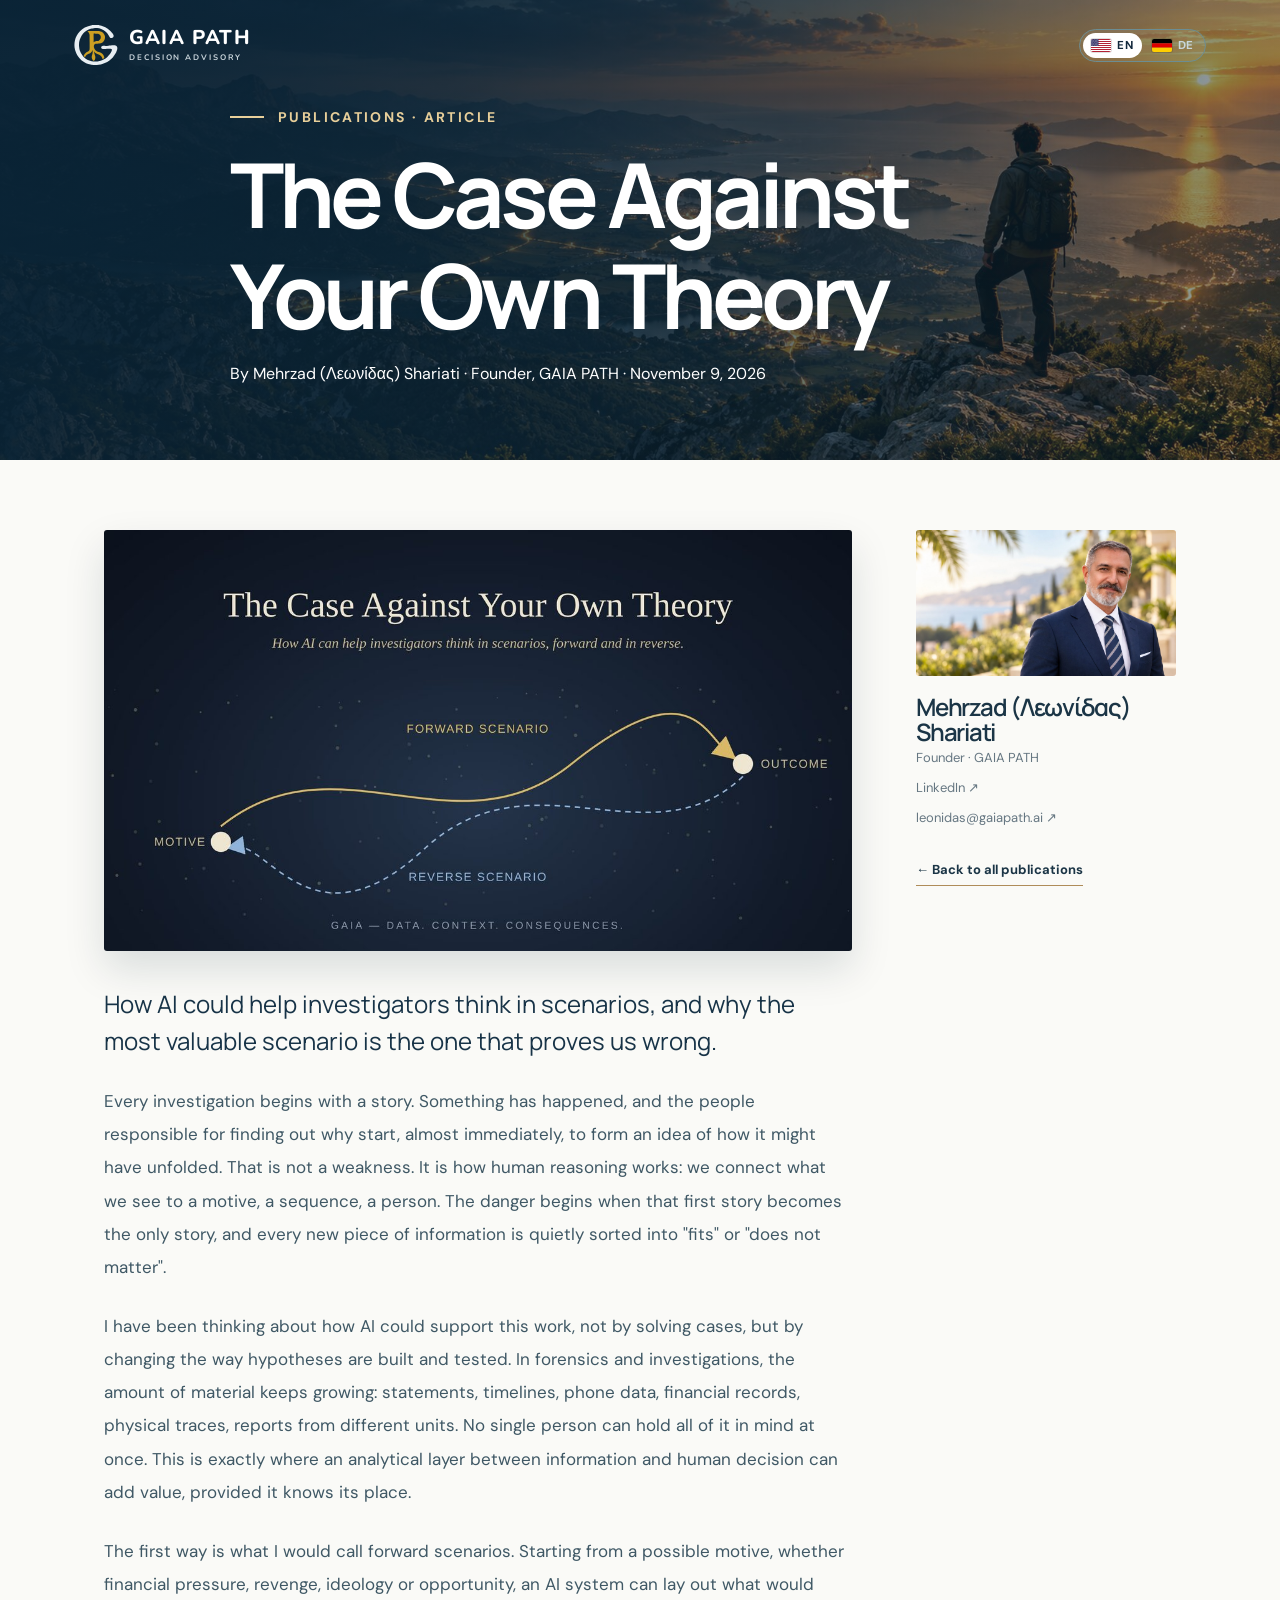
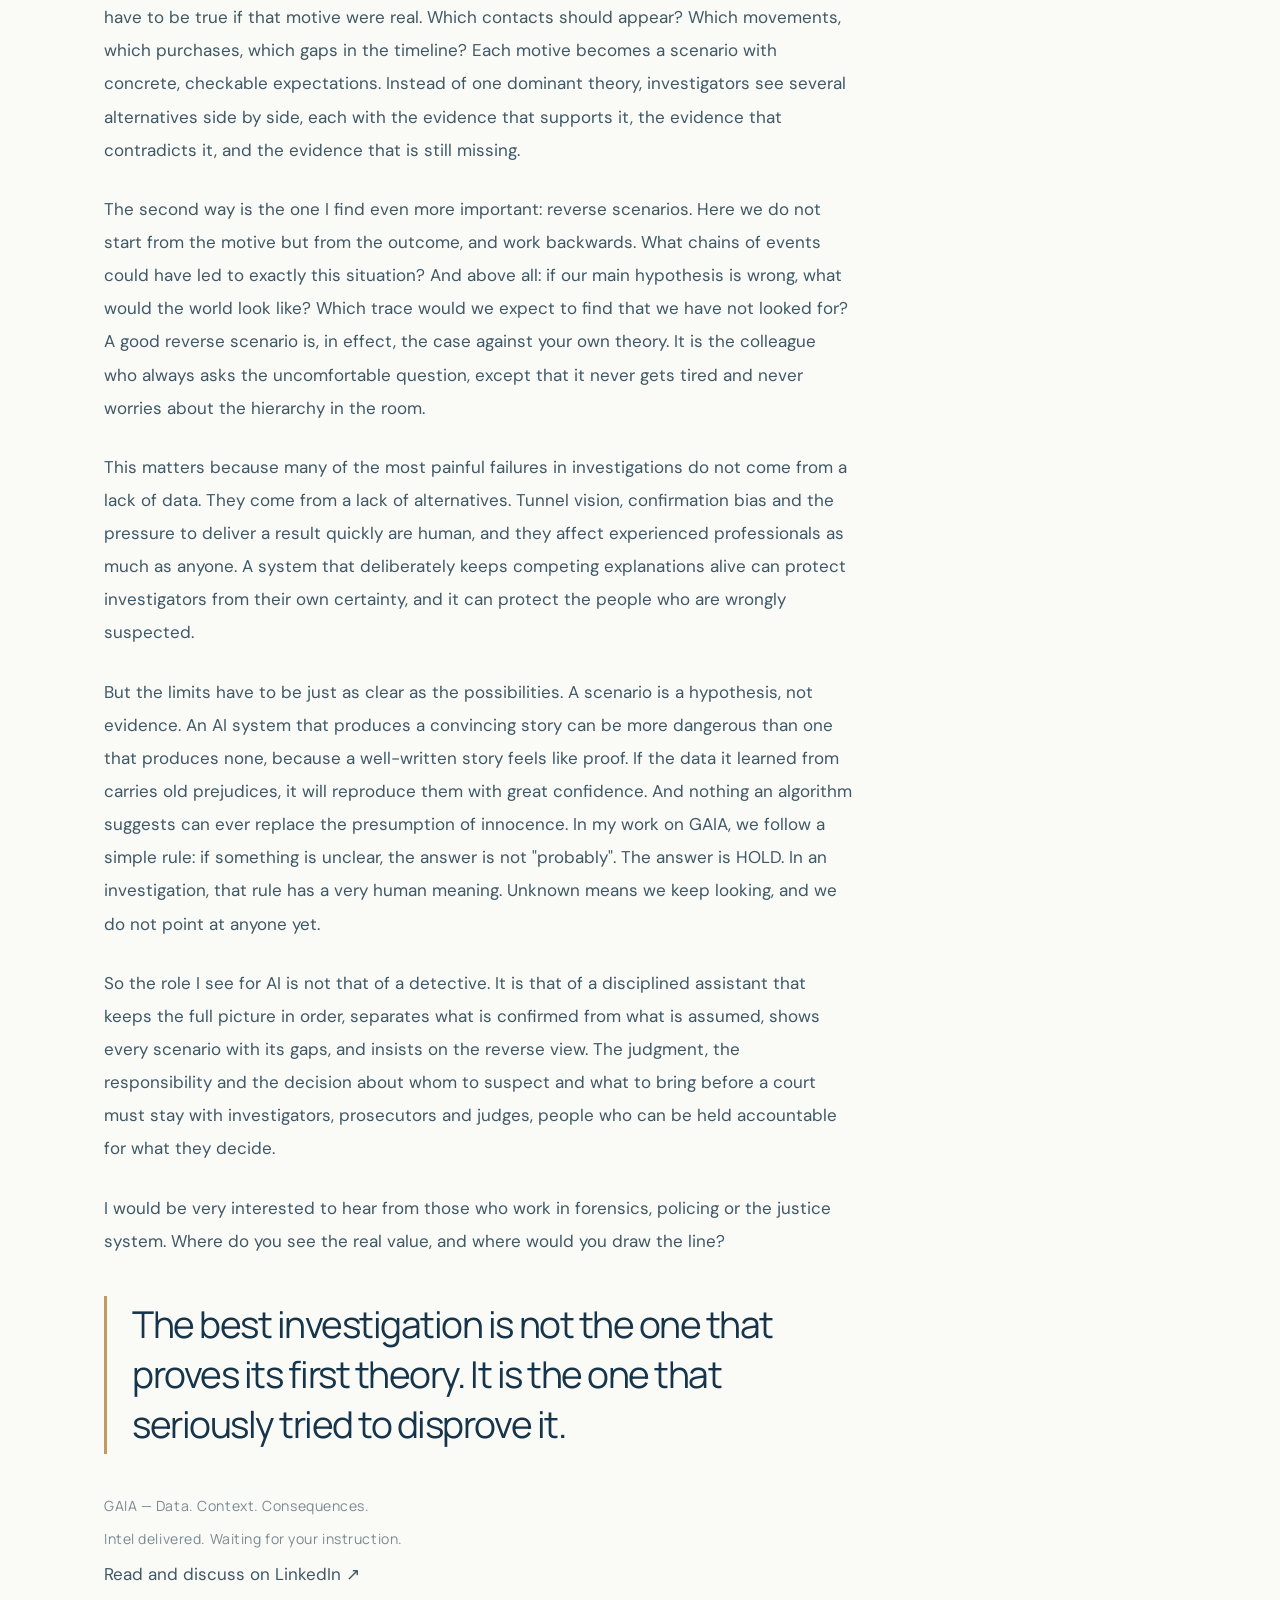
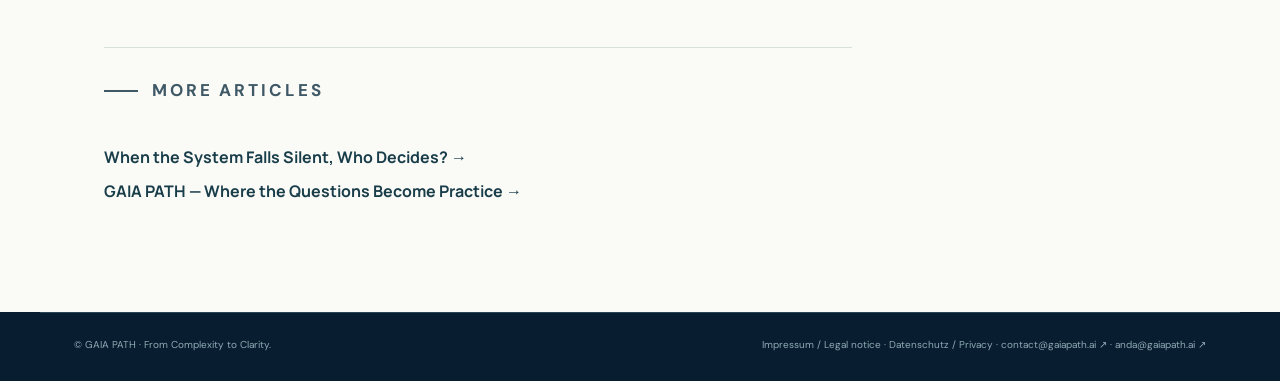
==== commit e495b415: "Founder-Teil wieder auf die Website (macht PR #8 rückgängig, Mail leonidas@gaiapath.ai) Co-Authored-" ====
--- a/article.html
+++ b/article.html
@@ -1 +1 @@
-<!doctype html><html lang="en"><head><meta charset="UTF-8"><meta name="viewport" content="width=device-width,initial-scale=1"><meta name="description" content="Articles by Mehrzad (Λεωνίδας) Shariati on AI, decisions and leadership."><title>Article – GAIA PATH</title><link rel="icon" href="assets/logo.svg" type="image/svg+xml"><link rel="icon" href="assets/favicon-32.png" sizes="32x32" type="image/png"><link rel="apple-touch-icon" href="assets/apple-touch-icon.png"><link rel="stylesheet" href="styles.css?v=34"></head><body class="editorial-page"><main><section class="editorial-hero"><div class="editorial-head"><a class="lockup" href="index.html#publications"><img src="assets/logo-light.svg" alt="" width="40" height="40"><span>GAIA PATH<small>DECISION ADVISORY</small></span></a><div class="editorial-language lang-switch" id="edLang" role="group" aria-label="Language"><button type="button" data-lang="en" aria-pressed="true"><svg class="flag" viewBox="0 0 190 100" preserveAspectRatio="xMidYMid slice" aria-hidden="true"><rect width="190" height="100" fill="#fff"/><rect y="0.00" width="190" height="7.69" fill="#B22234"/><rect y="15.38" width="190" height="7.69" fill="#B22234"/><rect y="30.77" width="190" height="7.69" fill="#B22234"/><rect y="46.15" width="190" height="7.69" fill="#B22234"/><rect y="61.54" width="190" height="7.69" fill="#B22234"/><rect y="76.92" width="190" height="7.69" fill="#B22234"/><rect y="92.31" width="190" height="7.69" fill="#B22234"/><rect width="76" height="53.85" fill="#3C3B6E"/><g fill="#fff"><circle cx="6.3" cy="5.4" r="1.9"/><circle cx="19.0" cy="5.4" r="1.9"/><circle cx="31.7" cy="5.4" r="1.9"/><circle cx="44.3" cy="5.4" r="1.9"/><circle cx="57.0" cy="5.4" r="1.9"/><circle cx="69.7" cy="5.4" r="1.9"/><circle cx="12.7" cy="10.8" r="1.9"/><circle cx="25.3" cy="10.8" r="1.9"/><circle cx="38.0" cy="10.8" r="1.9"/><circle cx="50.7" cy="10.8" r="1.9"/><circle cx="63.3" cy="10.8" r="1.9"/><circle cx="6.3" cy="16.1" r="1.9"/><circle cx="19.0" cy="16.1" r="1.9"/><circle cx="31.7" cy="16.1" r="1.9"/><circle cx="44.3" cy="16.1" r="1.9"/><circle cx="57.0" cy="16.1" r="1.9"/><circle cx="69.7" cy="16.1" r="1.9"/><circle cx="12.7" cy="21.5" r="1.9"/><circle cx="25.3" cy="21.5" r="1.9"/><circle cx="38.0" cy="21.5" r="1.9"/><circle cx="50.7" cy="21.5" r="1.9"/><circle cx="63.3" cy="21.5" r="1.9"/><circle cx="6.3" cy="26.9" r="1.9"/><circle cx="19.0" cy="26.9" r="1.9"/><circle cx="31.7" cy="26.9" r="1.9"/><circle cx="44.3" cy="26.9" r="1.9"/><circle cx="57.0" cy="26.9" r="1.9"/><circle cx="69.7" cy="26.9" r="1.9"/><circle cx="12.7" cy="32.3" r="1.9"/><circle cx="25.3" cy="32.3" r="1.9"/><circle cx="38.0" cy="32.3" r="1.9"/><circle cx="50.7" cy="32.3" r="1.9"/><circle cx="63.3" cy="32.3" r="1.9"/><circle cx="6.3" cy="37.7" r="1.9"/><circle cx="19.0" cy="37.7" r="1.9"/><circle cx="31.7" cy="37.7" r="1.9"/><circle cx="44.3" cy="37.7" r="1.9"/><circle cx="57.0" cy="37.7" r="1.9"/><circle cx="69.7" cy="37.7" r="1.9"/><circle cx="12.7" cy="43.0" r="1.9"/><circle cx="25.3" cy="43.0" r="1.9"/><circle cx="38.0" cy="43.0" r="1.9"/><circle cx="50.7" cy="43.0" r="1.9"/><circle cx="63.3" cy="43.0" r="1.9"/><circle cx="6.3" cy="48.4" r="1.9"/><circle cx="19.0" cy="48.4" r="1.9"/><circle cx="31.7" cy="48.4" r="1.9"/><circle cx="44.3" cy="48.4" r="1.9"/><circle cx="57.0" cy="48.4" r="1.9"/><circle cx="69.7" cy="48.4" r="1.9"/></g></svg><span>EN</span></button><button type="button" data-lang="de" aria-pressed="false"><svg class="flag" viewBox="0 0 5 3" preserveAspectRatio="none" aria-hidden="true"><rect width="5" height="1" fill="#000"/><rect y="1" width="5" height="1" fill="#DD0000"/><rect y="2" width="5" height="1" fill="#FFCE00"/></svg><span>DE</span></button></div></div><div class="container"><p class="eyebrow light" id="edKicker">PUBLICATIONS · ARTICLE</p><h1 id="edTitle">Article</h1><p id="edByline">By Mehrzad (Λεωνίδας) Shariati</p></div></section><section class="editorial-story article-story"><article class="editorial-prose" id="edBody"></article><aside class="editorial-profile"><img src="assets/founder.jpg" alt="Mehrzad (Λεωνίδας) Shariati in a Mediterranean landscape"><h2>Mehrzad (Λεωνίδας) Shariati</h2><p><a href="https://www.linkedin.com/in/leonidas-shariati" target="_blank" rel="noopener">LinkedIn ↗</a></p><p><a href="mailto:leonidas@gaiapath.ai">leonidas@gaiapath.ai ↗</a></p><a class="editorial-back" href="index.html#publications" id="edBack">← Back</a></aside></section></main><footer><div class="container footer-bottom"><span>© GAIA PATH · From Complexity to Clarity.</span><span><a href="impressum.html">Impressum / Legal notice</a> · <a href="datenschutz.html">Datenschutz / Privacy</a> · <a href="mailto:contact@gaiapath.ai">contact@gaiapath.ai ↗</a> · <a href="mailto:anda@gaiapath.ai">anda@gaiapath.ai ↗</a></span></div></footer><script src="article.js?v=5"></script></body></html>+<!doctype html><html lang="en"><head><meta charset="UTF-8"><meta name="viewport" content="width=device-width,initial-scale=1"><meta name="description" content="Articles by Mehrzad (Λεωνίδας) Shariati on AI, decisions and leadership."><title>Article – GAIA PATH</title><link rel="icon" href="assets/logo.svg" type="image/svg+xml"><link rel="icon" href="assets/favicon-32.png" sizes="32x32" type="image/png"><link rel="apple-touch-icon" href="assets/apple-touch-icon.png"><link rel="stylesheet" href="styles.css?v=34"></head><body class="editorial-page"><main><section class="editorial-hero"><div class="editorial-head"><a class="lockup" href="index.html#publications"><img src="assets/logo-light.svg" alt="" width="40" height="40"><span>GAIA PATH<small>DECISION ADVISORY</small></span></a><div class="editorial-language lang-switch" id="edLang" role="group" aria-label="Language"><button type="button" data-lang="en" aria-pressed="true"><svg class="flag" viewBox="0 0 190 100" preserveAspectRatio="xMidYMid slice" aria-hidden="true"><rect width="190" height="100" fill="#fff"/><rect y="0.00" width="190" height="7.69" fill="#B22234"/><rect y="15.38" width="190" height="7.69" fill="#B22234"/><rect y="30.77" width="190" height="7.69" fill="#B22234"/><rect y="46.15" width="190" height="7.69" fill="#B22234"/><rect y="61.54" width="190" height="7.69" fill="#B22234"/><rect y="76.92" width="190" height="7.69" fill="#B22234"/><rect y="92.31" width="190" height="7.69" fill="#B22234"/><rect width="76" height="53.85" fill="#3C3B6E"/><g fill="#fff"><circle cx="6.3" cy="5.4" r="1.9"/><circle cx="19.0" cy="5.4" r="1.9"/><circle cx="31.7" cy="5.4" r="1.9"/><circle cx="44.3" cy="5.4" r="1.9"/><circle cx="57.0" cy="5.4" r="1.9"/><circle cx="69.7" cy="5.4" r="1.9"/><circle cx="12.7" cy="10.8" r="1.9"/><circle cx="25.3" cy="10.8" r="1.9"/><circle cx="38.0" cy="10.8" r="1.9"/><circle cx="50.7" cy="10.8" r="1.9"/><circle cx="63.3" cy="10.8" r="1.9"/><circle cx="6.3" cy="16.1" r="1.9"/><circle cx="19.0" cy="16.1" r="1.9"/><circle cx="31.7" cy="16.1" r="1.9"/><circle cx="44.3" cy="16.1" r="1.9"/><circle cx="57.0" cy="16.1" r="1.9"/><circle cx="69.7" cy="16.1" r="1.9"/><circle cx="12.7" cy="21.5" r="1.9"/><circle cx="25.3" cy="21.5" r="1.9"/><circle cx="38.0" cy="21.5" r="1.9"/><circle cx="50.7" cy="21.5" r="1.9"/><circle cx="63.3" cy="21.5" r="1.9"/><circle cx="6.3" cy="26.9" r="1.9"/><circle cx="19.0" cy="26.9" r="1.9"/><circle cx="31.7" cy="26.9" r="1.9"/><circle cx="44.3" cy="26.9" r="1.9"/><circle cx="57.0" cy="26.9" r="1.9"/><circle cx="69.7" cy="26.9" r="1.9"/><circle cx="12.7" cy="32.3" r="1.9"/><circle cx="25.3" cy="32.3" r="1.9"/><circle cx="38.0" cy="32.3" r="1.9"/><circle cx="50.7" cy="32.3" r="1.9"/><circle cx="63.3" cy="32.3" r="1.9"/><circle cx="6.3" cy="37.7" r="1.9"/><circle cx="19.0" cy="37.7" r="1.9"/><circle cx="31.7" cy="37.7" r="1.9"/><circle cx="44.3" cy="37.7" r="1.9"/><circle cx="57.0" cy="37.7" r="1.9"/><circle cx="69.7" cy="37.7" r="1.9"/><circle cx="12.7" cy="43.0" r="1.9"/><circle cx="25.3" cy="43.0" r="1.9"/><circle cx="38.0" cy="43.0" r="1.9"/><circle cx="50.7" cy="43.0" r="1.9"/><circle cx="63.3" cy="43.0" r="1.9"/><circle cx="6.3" cy="48.4" r="1.9"/><circle cx="19.0" cy="48.4" r="1.9"/><circle cx="31.7" cy="48.4" r="1.9"/><circle cx="44.3" cy="48.4" r="1.9"/><circle cx="57.0" cy="48.4" r="1.9"/><circle cx="69.7" cy="48.4" r="1.9"/></g></svg><span>EN</span></button><button type="button" data-lang="de" aria-pressed="false"><svg class="flag" viewBox="0 0 5 3" preserveAspectRatio="none" aria-hidden="true"><rect width="5" height="1" fill="#000"/><rect y="1" width="5" height="1" fill="#DD0000"/><rect y="2" width="5" height="1" fill="#FFCE00"/></svg><span>DE</span></button></div></div><div class="container"><p class="eyebrow light" id="edKicker">A WORD FROM OUR FOUNDER</p><h1 id="edTitle">What the Mountains Taught Me About Business</h1><p id="edByline">By Mehrzad (Λεωνίδας) Shariati · Founder & Principal Advisor</p></div></section><section class="editorial-story article-story"><article class="editorial-prose" id="edBody"></article><aside class="editorial-profile"><img src="assets/founder.jpg" alt="Mehrzad (Λεωνίδας) Shariati in a Mediterranean landscape"><h2>Mehrzad (Λεωνίδας) Shariati</h2><p>Founder · GAIA PATH</p><p><a href="https://www.linkedin.com/in/leonidas-shariati" target="_blank" rel="noopener">LinkedIn ↗</a></p><p><a href="mailto:leonidas@gaiapath.ai">leonidas@gaiapath.ai ↗</a></p><a class="editorial-back" href="index.html#publications" id="edBack">← Back</a></aside></section></main><footer><div class="container footer-bottom"><span>© GAIA PATH · From Complexity to Clarity.</span><span><a href="impressum.html">Impressum / Legal notice</a> · <a href="datenschutz.html">Datenschutz / Privacy</a> · <a href="mailto:contact@gaiapath.ai">contact@gaiapath.ai ↗</a> · <a href="mailto:anda@gaiapath.ai">anda@gaiapath.ai ↗</a></span></div></footer><script src="article.js?v=6"></script></body></html>
